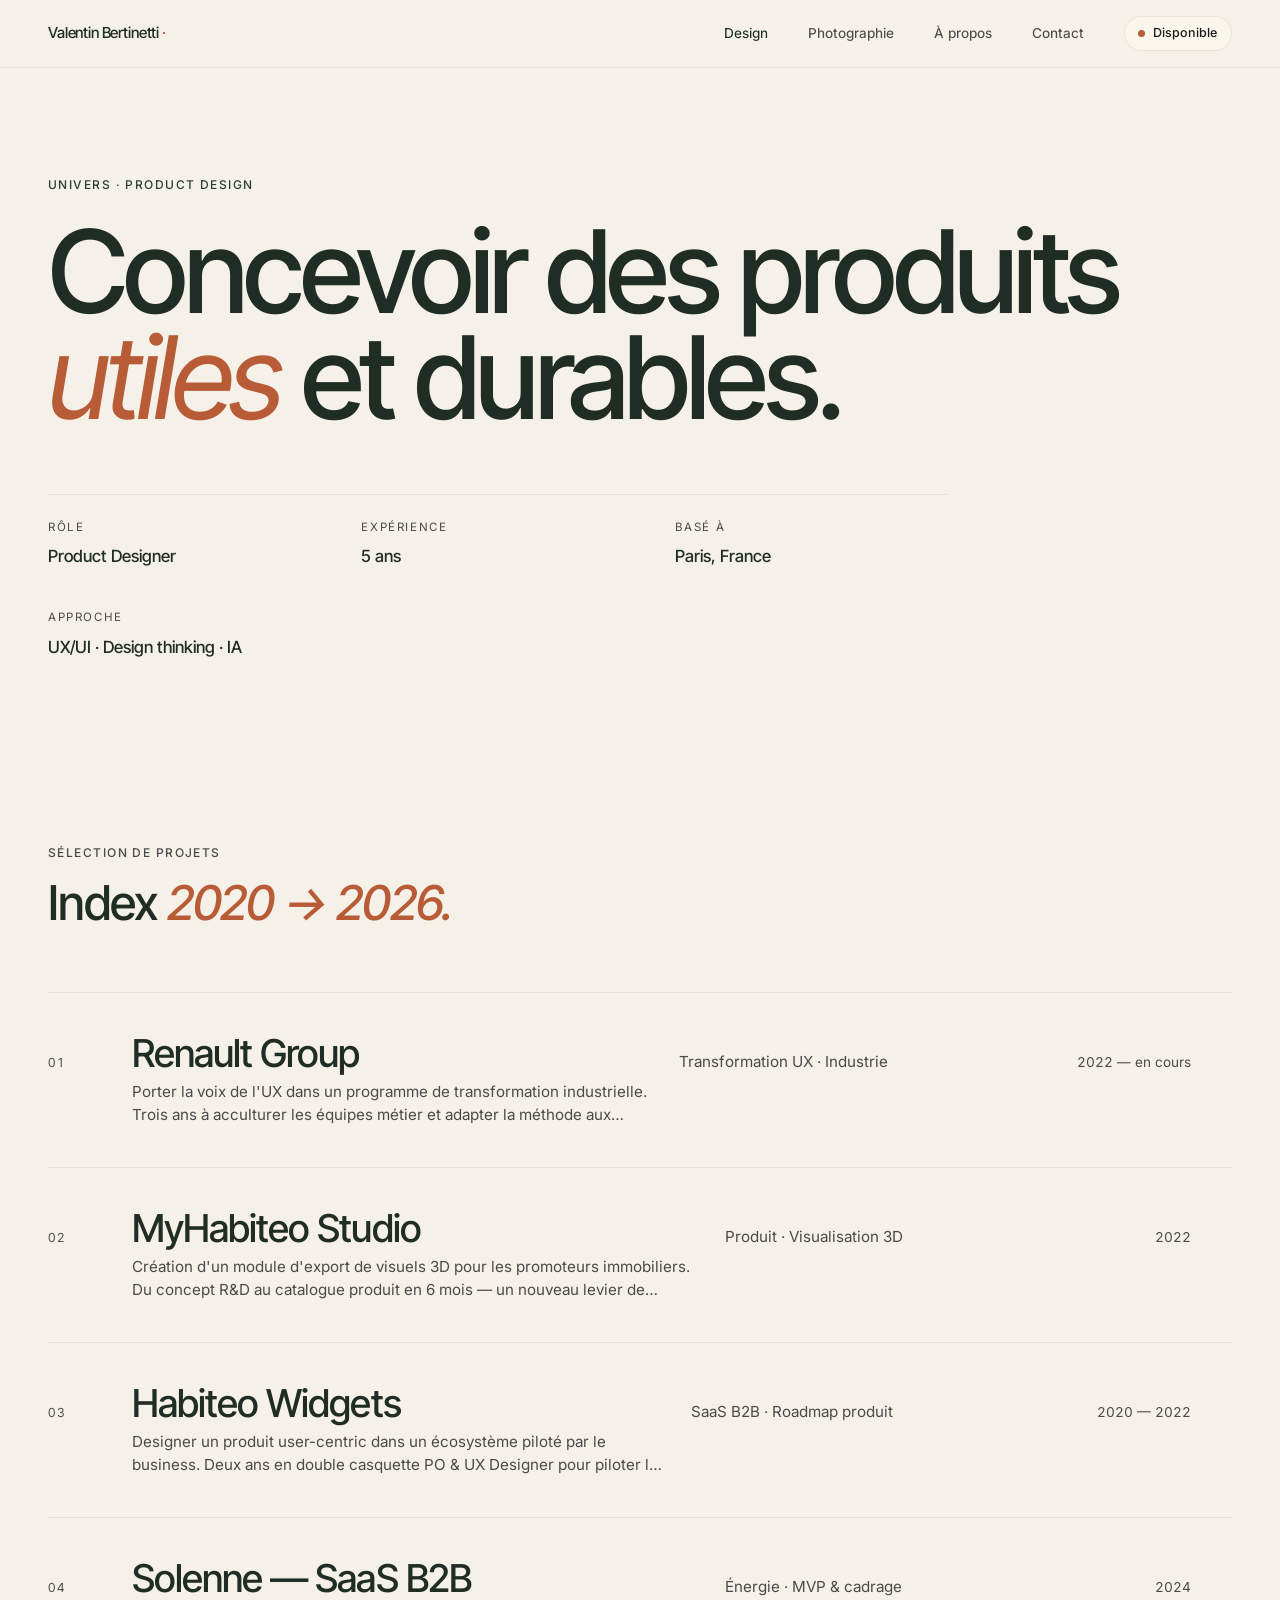
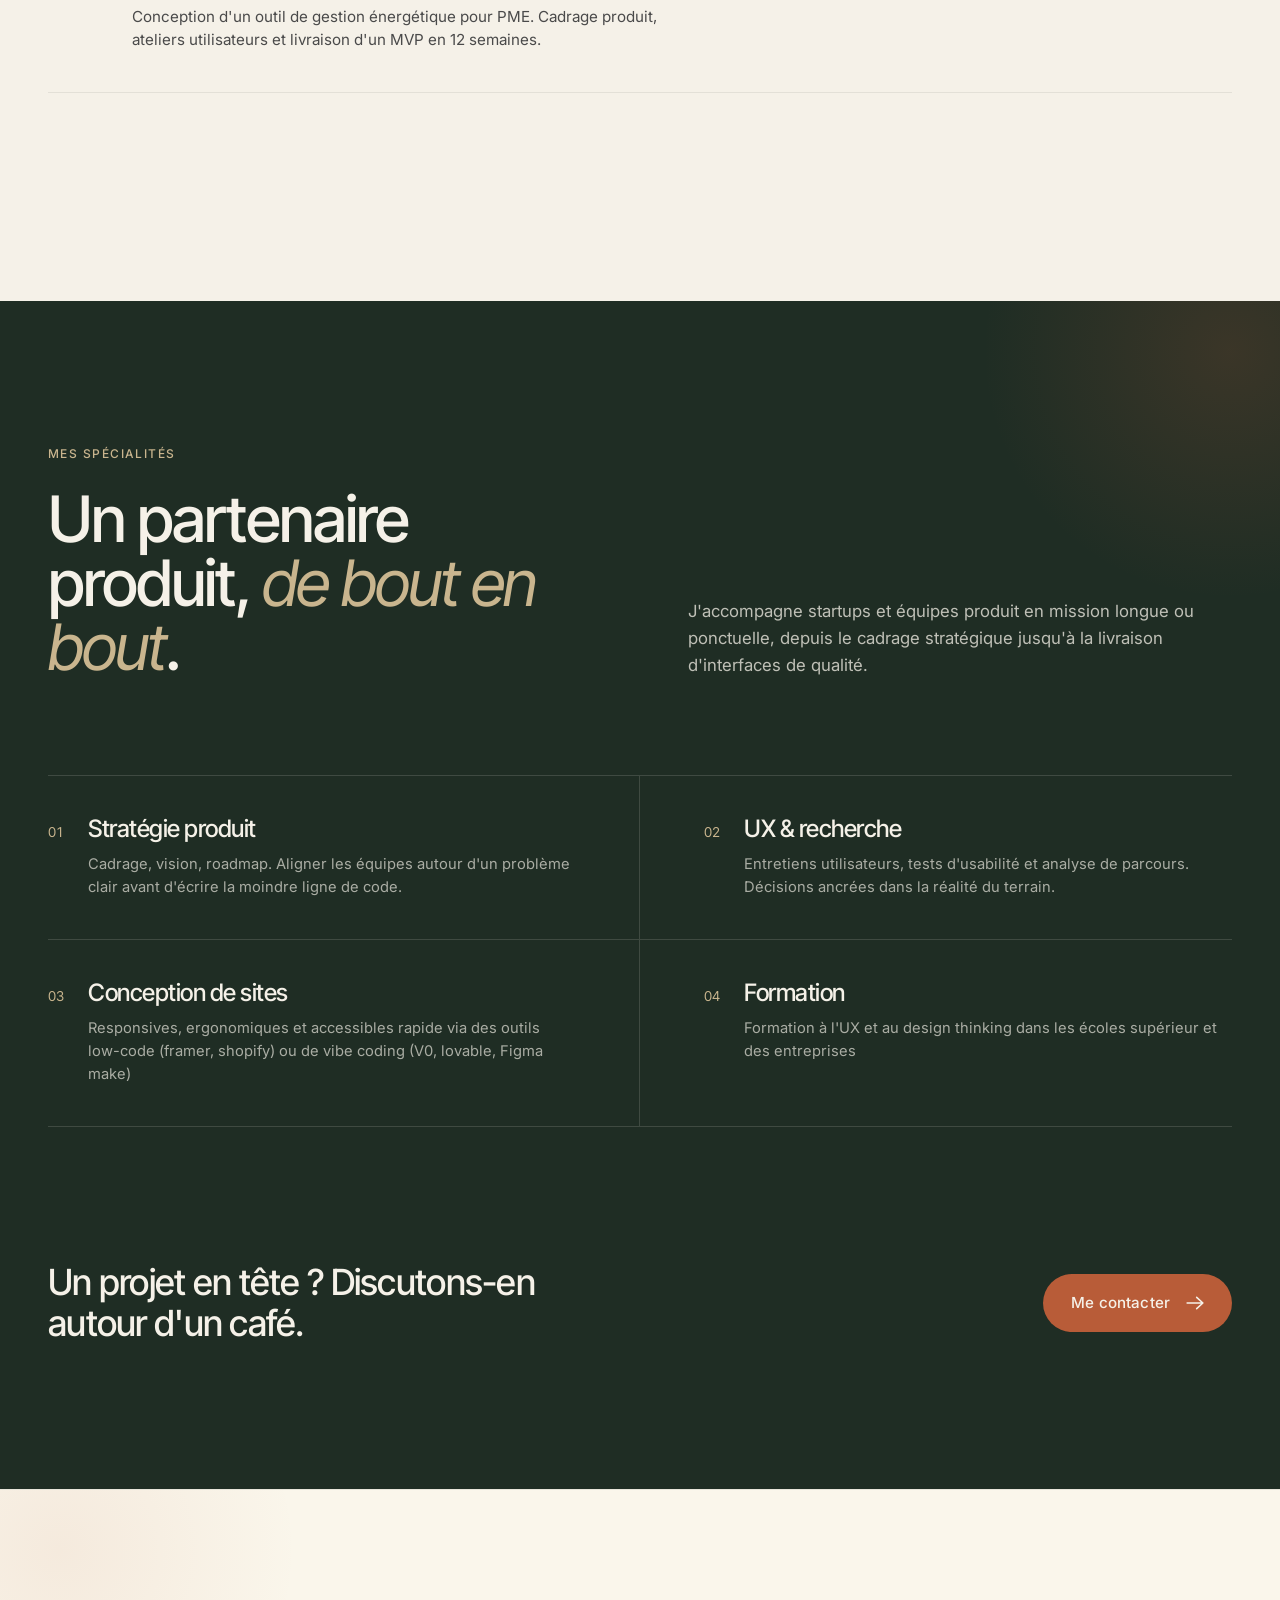
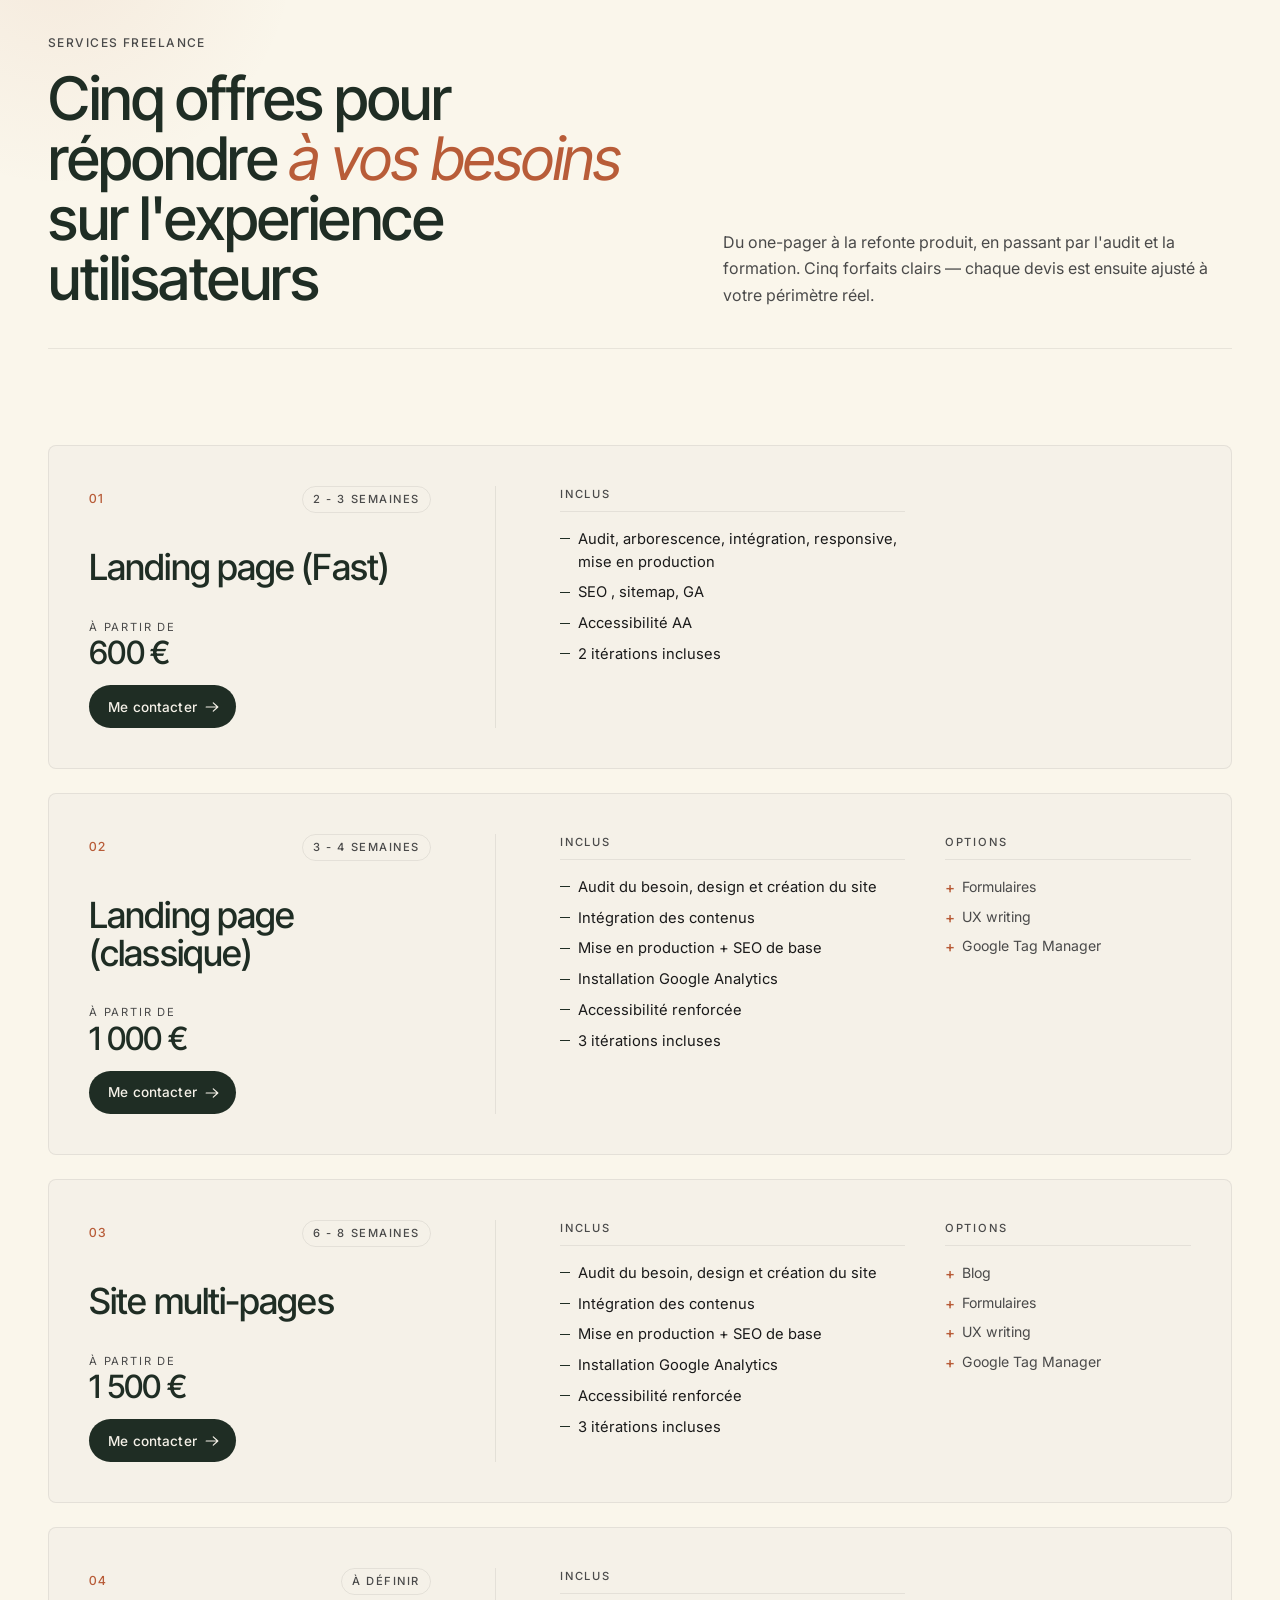
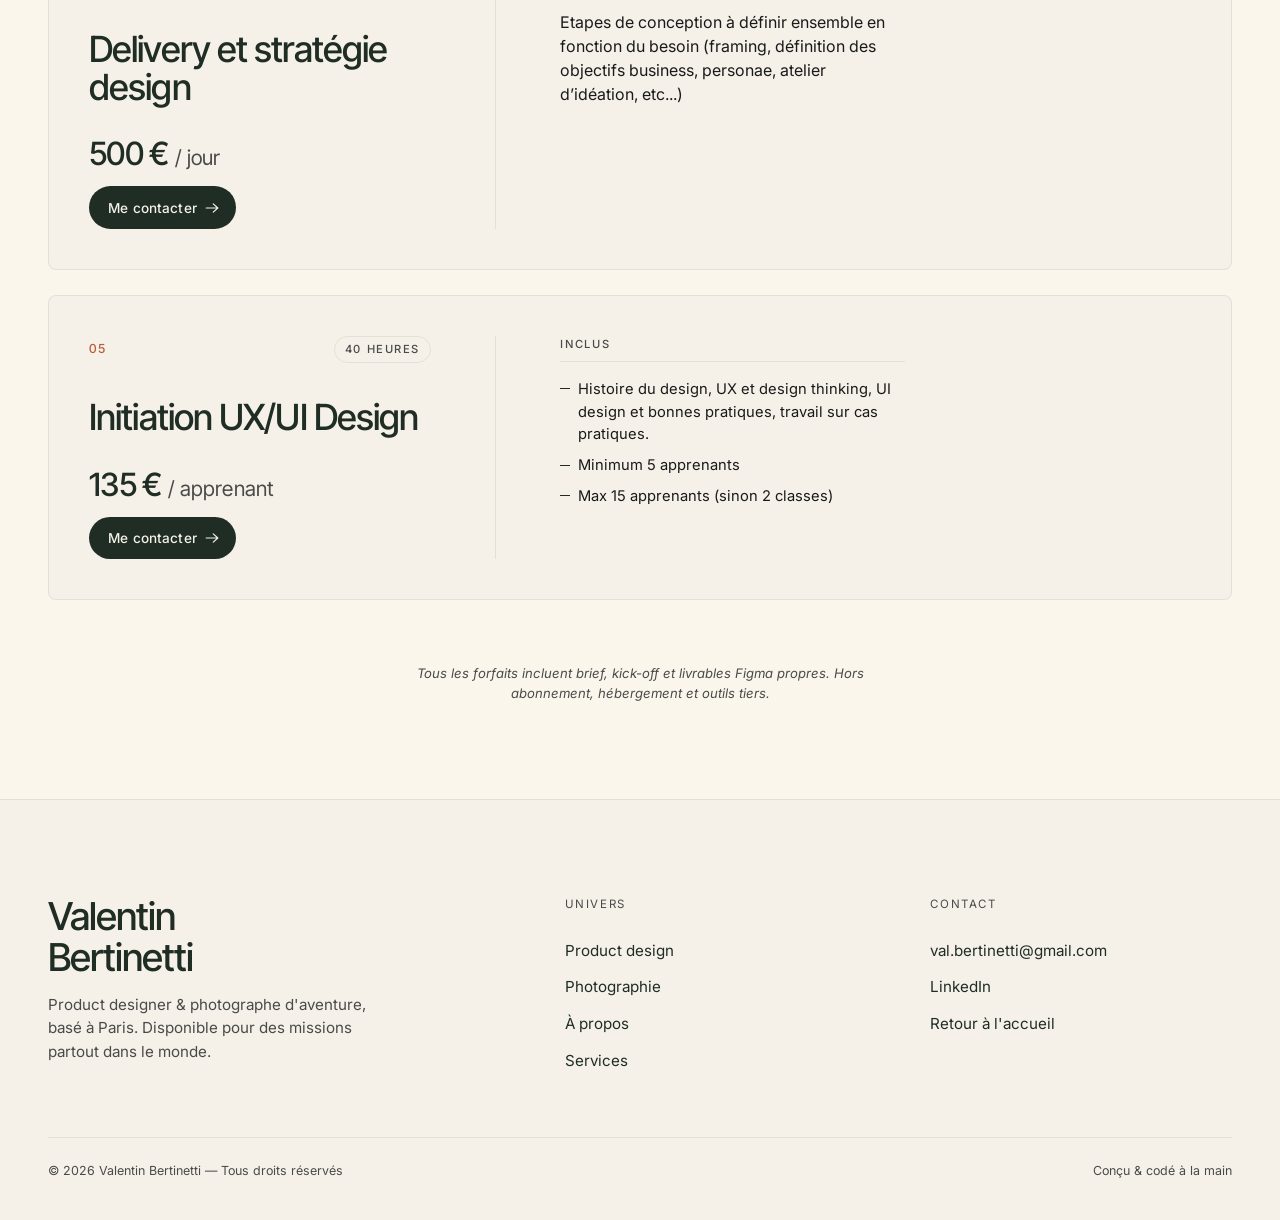
==== design.html @ d08aafba "V1" ====
<!DOCTYPE html>
<html lang="fr">
<head>
    <meta name="robots" content="noindex">
    <meta charset="UTF-8">
    <meta name="viewport" content="width=device-width, initial-scale=1.0">
    <title>Valentin Bertinetti - Product Design</title>
    <meta name="description" content="Univers product design de Valentin Bertinetti. Projets, services freelance et approche.">

    <link rel="preconnect" href="https://fonts.googleapis.com">
    <link rel="preconnect" href="https://fonts.gstatic.com" crossorigin>
    <link href="https://fonts.googleapis.com/css2?family=Inter+Tight:ital,wght@0,400;0,500;0,600;1,400&family=Inter:wght@400;450;500&display=swap" rel="stylesheet">

    <link rel="stylesheet" href="assets/css/styles.css">
</head>
<body class="page">

    <header class="site-header">
        <div class="site-header__inner">
            <a href="index.html" class="site-header__brand">
                Valentin Bertinetti<span class="site-header__brand-mark"> ·</span>
            </a>
            <nav class="site-header__nav" aria-label="Navigation principale">
                <a href="design.html" class="site-header__link is-active">Design</a>
                <a href="photography.html" class="site-header__link site-header__link--secondary">Photographie</a>
                <a href="a-propos.html" class="site-header__link site-header__link--secondary">À propos</a>
                <a href="#contact" class="site-header__link site-header__link--secondary">Contact</a>
                <a href="#contact" class="site-header__status">
                    <span class="site-header__status-dot"></span>
                    <span>Disponible</span>
                </a>
                <button class="site-header__burger" aria-label="Ouvrir le menu" aria-expanded="false" aria-controls="site-nav-overlay" type="button">
                    <span class="site-header__burger-line"></span>
                    <span class="site-header__burger-line"></span>
                </button>
            </nav>
        </div>

        <!-- Overlay menu mobile -->
        <div class="site-header__overlay" id="site-nav-overlay" aria-hidden="true">
            <nav class="site-header__overlay-nav" aria-label="Menu mobile">
                <ul class="site-header__overlay-list">
                    <li><a href="design.html" class="site-header__overlay-link is-active"><span class="site-header__overlay-list-num">01</span>Design</a></li>
                    <li><a href="photography.html" class="site-header__overlay-link "><span class="site-header__overlay-list-num">02</span>Photographie</a></li>
                    <li><a href="a-propos.html" class="site-header__overlay-link "><span class="site-header__overlay-list-num">03</span>À propos</a></li>
                    <li><a href="#contact" class="site-header__overlay-link"><span class="site-header__overlay-list-num">04</span>Contact</a></li>
                </ul>
            </nav>
            <div class="site-header__overlay-footer">
                <a href="mailto:val.bertinetti@gmail.com">val.bertinetti@gmail.com</a>
                <a href="https://www.linkedin.com/in/valentin-bertinetti/" target="_blank" rel="noopener noreferrer">LinkedIn</a>
            </div>
        </div>
    </header>

    <main>

        <!-- Hero -->
        <section class="design-hero">
            <div class="design-hero__eyebrow eyebrow reveal">Univers · Product Design</div>
            <h1 class="design-hero__title reveal reveal-delay-1">
                Concevoir des produits <em>utiles</em> et durables.
            </h1>

            <div class="design-hero__meta reveal reveal-delay-2">
                <div class="design-hero__meta-item">
                    <span class="design-hero__meta-label">Rôle</span>
                    <span class="design-hero__meta-value">Product Designer</span>
                </div>
                <div class="design-hero__meta-item">
                    <span class="design-hero__meta-label">Expérience</span>
                    <span class="design-hero__meta-value">5 ans </span>
                </div>
                <div class="design-hero__meta-item">
                    <span class="design-hero__meta-label">Basé à</span>
                    <span class="design-hero__meta-value">Paris, France</span>
                </div>
                <div class="design-hero__meta-item">
                    <span class="design-hero__meta-label">Approche</span>
                    <span class="design-hero__meta-value">UX/UI · Design thinking · IA</span>
                </div>
            </div>
        </section>

        <!-- Projets — Index éditorial -->
        <section class="projects-alt projects-alt--index" id="projects">
            <header class="palt-header reveal">
                <span class="eyebrow">Sélection de projets</span>
                <h2 class="palt-header__title">Index <em>2020 → 2026.</em></h2>
            </header>

            <ul class="pindex__list">

                <li class="pindex__item reveal">
                    <a href="projects/renault-group.html" class="pindex__link">
                        <span class="pindex__num">01</span>
                        <div class="pindex__main">
                            <span class="pindex__title">Renault Group</span>
                            <p class="pindex__desc">Porter la voix de l'UX dans un programme de transformation industrielle. Trois ans à acculturer les équipes métier et adapter la méthode aux contraintes du terrain.</p>
                        </div>
                        <span class="pindex__cat">Transformation UX · Industrie</span>
                        <span class="pindex__year">2022 — en cours</span>
                        <span class="pindex__arrow">→</span>
                    </a>
                    <div class="pindex__preview" aria-hidden="true">
                        <img src="/Users/bertinettivalentin/Portefolio/assets/images/RG.jpg" alt="" loading="lazy" />
                    </div>
                </li>

                <li class="pindex__item reveal">
                    <a href="projects/myhabiteo-studio.html" class="pindex__link">
                        <span class="pindex__num">02</span>
                        <div class="pindex__main">
                            <span class="pindex__title">MyHabiteo Studio</span>
                            <p class="pindex__desc">Création d'un module d'export de visuels 3D pour les promoteurs immobiliers. Du concept R&amp;D au catalogue produit en 6 mois — un nouveau levier de revenus récurrents pour Habiteo.</p>
                        </div>
                        <span class="pindex__cat">Produit · Visualisation 3D</span>
                        <span class="pindex__year">2022</span>
                        <span class="pindex__arrow">→</span>
                    </a>
                    <div class="pindex__preview" aria-hidden="true">
                        <img src="/Users/bertinettivalentin/Portefolio/assets/images/studio-steps.png" alt="" loading="lazy" />
                    </div>
                </li>

                <li class="pindex__item reveal">
                    <a href="projects/habiteo-widgets.html" class="pindex__link">
                        <span class="pindex__num">03</span>
                        <div class="pindex__main">
                            <span class="pindex__title">Habiteo Widgets</span>
                            <p class="pindex__desc">Designer un produit user-centric dans un écosystème piloté par le business. Deux ans en double casquette PO &amp; UX Designer pour piloter la roadmap des widgets 3D.</p>
                        </div>
                        <span class="pindex__cat">SaaS B2B · Roadmap produit</span>
                        <span class="pindex__year">2020 — 2022</span>
                        <span class="pindex__arrow">→</span>
                    </a>
                    <div class="pindex__preview" aria-hidden="true">
                        <img src="/Users/bertinettivalentin/Portefolio/assets/images/studio-maquettes3.png" alt="" loading="lazy" />
                    </div>
                </li>

                <li class="pindex__item reveal">
                    <a href="#" class="pindex__link">
                        <span class="pindex__num">04</span>
                        <div class="pindex__main">
                            <span class="pindex__title">Solenne — SaaS B2B</span>
                            <p class="pindex__desc">Conception d'un outil de gestion énergétique pour PME. Cadrage produit, ateliers utilisateurs et livraison d'un MVP en 12 semaines.</p>
                        </div>
                        <span class="pindex__cat">Énergie · MVP &amp; cadrage</span>
                        <span class="pindex__year">2024</span>
                        <span class="pindex__arrow">→</span>
                    </a>
                    <div class="pindex__preview" aria-hidden="true">
                        <img src="https://picsum.photos/seed/solenne-saas-teaser/800/600" alt="" loading="lazy" />
                    </div>
                </li>

            </ul>
        </section>

        <!-- Services freelance -->
        <section class="services" id="services">
            <div class="services__inner">

                <div class="services__header reveal">
                    <div>
                        <div class="eyebrow services__eyebrow">Mes spécialités</div>
                        <h2 class="services__title">Un partenaire produit, <em>de bout en bout</em>.</h2>
                    </div>
                    <p class="services__intro">
                        J'accompagne startups et équipes produit en mission longue ou ponctuelle, depuis le cadrage stratégique jusqu'à la livraison d'interfaces de qualité.
                    </p>
                </div>

                <div class="services__list">

                    <div class="services__item reveal">
                        <span class="services__num">01</span>
                        <div>
                            <h3 class="services__name">Stratégie produit</h3>
                            <p class="services__desc">Cadrage, vision, roadmap. Aligner les équipes autour d'un problème clair avant d'écrire la moindre ligne de code.</p>
                        </div>
                    </div>

                    <div class="services__item reveal">
                        <span class="services__num">02</span>
                        <div>
                            <h3 class="services__name">UX & recherche</h3>
                            <p class="services__desc">Entretiens utilisateurs, tests d'usabilité et analyse de parcours. Décisions ancrées dans la réalité du terrain.</p>
                        </div>
                    </div>

                    <div class="services__item reveal">
                        <span class="services__num">03</span>
                        <div>
                            <h3 class="services__name">Conception de sites</h3>
                            <p class="services__desc">Responsives, ergonomiques et accessibles rapide via des outils low-code (framer, shopify) ou de vibe coding (V0, lovable, Figma make)</p>
                        </div>
                    </div>

                    <div class="services__item reveal">
                        <span class="services__num">04</span>
                        <div>
                            <h3 class="services__name">Formation</h3>
                            <p class="services__desc">Formation à l'UX et au design thinking dans les écoles supérieur et des entreprises</p>
                        </div>
                    </div>

                </div>

                <div class="services__cta-block reveal" id="contact">
                    <p class="services__cta-text">
                        Un projet en tête ? Discutons-en autour d'un café.
                    </p>
                    <a href="mailto:val.bertinetti@gmail.com" class="cta-button">
                        Me contacter
                        <svg class="cta-button__arrow" width="18" height="14" viewBox="0 0 16 12" fill="none" xmlns="http://www.w3.org/2000/svg" aria-hidden="true">
                            <path d="M9.5 1L15 6M15 6L9.5 11M15 6H1" stroke="currentColor" stroke-width="1.4" stroke-linecap="round" stroke-linejoin="round"/>
                        </svg>
                    </a>
                </div>

            </div>
        </section>

        <!-- Services freelance — Forfaits -->
        <section class="offers" id="forfaits">
            <div class="offers__inner">

                <div class="offers__header reveal">
                    <div>
                        <div class="eyebrow offers__eyebrow">Services freelance</div>
                        <h2 class="offers__title">Cinq offres pour répondre <em>à vos besoins</em> sur l'experience utilisateurs</h2>
                    </div>
                    <p class="offers__intro">
                        Du one-pager à la refonte produit, en passant par l'audit et la formation. Cinq forfaits clairs — chaque devis est ensuite ajusté à votre périmètre réel.
                    </p>
                </div>

                <ol class="offers__list">

                    <!-- 01 — landing page (fast) -->
                    <li class="offer reveal">
                        <div class="offer__head">
                            <div class="offer__head-top">
                                <span class="offer__num">01</span>
                                <span class="offer__duration">2 - 3 semaines</span>
                            </div>
                            <h3 class="offer__name">Landing page (Fast)</h3>
                            <div class="offer__price">
                                <span class="offer__price-label">À partir de</span>
                                <span class="offer__price-value">600 €</span>
                            </div>
                            <a href="mailto:val.bertinetti@gmail.com?subject=Projet%20%E2%80%94%20Site%20vitrine" class="offer__cta">
                                Me contacter
                                <svg class="offer__cta-arrow" width="14" height="10" viewBox="0 0 16 12" fill="none" xmlns="http://www.w3.org/2000/svg" aria-hidden="true">
                                    <path d="M9.5 1L15 6M15 6L9.5 11M15 6H1" stroke="currentColor" stroke-width="1.4" stroke-linecap="round" stroke-linejoin="round"/>
                                </svg>
                            </a>
                        </div>
                        <div class="offer__body">
                            <div class="offer__block">
                                <span class="offer__block-label">Inclus</span>
                                <ul class="offer__includes">
                                    <li>Audit, arborescence, intégration, responsive, mise en production</li>
                                    <!-- <li>Audit rapide  + génération du site + intégration des contenus + responsive + mise en production du site </li> -->
                                    <!-- <li>CMS léger pour édition autonome</li> -->
                                    <li>SEO , sitemap, GA</li>
                                    <li>Accessibilité AA</li>
                                    <li>2 itérations incluses</li>
                                </ul>
                            </div>
                            <!-- <div class="offer__block">
                                <span class="offer__block-label">Options</span>
                                <ul class="offer__options">
                                    <li>Blog éditorial</li>
                                    <li>Versions multilingues</li>
                                    <li>Intégrations tierces (CRM, Calendly…)</li>
                                </ul>
                            </div> -->
                        </div>
                    </li>

                    <!-- 02 — Landing page -->
                    <li class="offer reveal">
                        <div class="offer__head">
                            <div class="offer__head-top">
                                <span class="offer__num">02</span>
                                <span class="offer__duration">3 - 4 semaines</span>
                            </div>
                            <h3 class="offer__name">Landing page (classique)</h3>
                            <div class="offer__price">
                                <span class="offer__price-label">À partir de</span>
                                <span class="offer__price-value">1 000 €</span>
                            </div>
                            <a href="mailto:val.bertinetti@gmail.com?subject=Projet%20%E2%80%94%20Landing%20page" class="offer__cta">
                                Me contacter
                                <svg class="offer__cta-arrow" width="14" height="10" viewBox="0 0 16 12" fill="none" xmlns="http://www.w3.org/2000/svg" aria-hidden="true">
                                    <path d="M9.5 1L15 6M15 6L9.5 11M15 6H1" stroke="currentColor" stroke-width="1.4" stroke-linecap="round" stroke-linejoin="round"/>
                                </svg>
                            </a>
                        </div>
                        <div class="offer__body">
                            <div class="offer__block">
                                <span class="offer__block-label">Inclus</span>
                                <ul class="offer__includes">
                                    <li>Audit du besoin, design et création du site</li>
                                    <li>Intégration des contenus</li>
                                    <li>Mise en production + SEO de base</li>
                                    <li>Installation Google Analytics</li>
                                    <li>Accessibilité renforcée</li>
                                    <li>3 itérations incluses</li>
                                </ul>
                            </div>
                            <div class="offer__block">
                                <span class="offer__block-label">Options</span>
                                <ul class="offer__options">
                                    <li>Formulaires</li>
                                    <li>UX writing</li>
                                    <li>Google Tag Manager</li>
                                </ul>
                            </div>
                        </div>
                    </li>

                    <!-- 03 — Audit UX express -->
                    <li class="offer reveal">
                        <div class="offer__head">
                            <div class="offer__head-top">
                                <span class="offer__num">03</span>
                                <span class="offer__duration">6 - 8 semaines</span>
                            </div>
                            <h3 class="offer__name">Site multi-pages</h3>
                            <div class="offer__price">
                                <span class="offer__price-label">À partir de</span>
                                <span class="offer__price-value">1 500 €</span>
                            </div>
                            <a href="mailto:val.bertinetti@gmail.com?subject=Projet%20%E2%80%94%20Audit%20UX" class="offer__cta">
                                Me contacter
                                <svg class="offer__cta-arrow" width="14" height="10" viewBox="0 0 16 12" fill="none" xmlns="http://www.w3.org/2000/svg" aria-hidden="true">
                                    <path d="M9.5 1L15 6M15 6L9.5 11M15 6H1" stroke="currentColor" stroke-width="1.4" stroke-linecap="round" stroke-linejoin="round"/>
                                </svg>
                            </a>
                        </div>
                        <div class="offer__body">
                            <div class="offer__block">
                                <span class="offer__block-label">Inclus</span>
                                <ul class="offer__includes">
                                    <li>Audit du besoin, design et création du site</li>
                                    <li>Intégration des contenus</li>
                                    <li>Mise en production + SEO de base</li>
                                    <li>Installation Google Analytics</li>
                                    <li>Accessibilité renforcée</li>
                                    <li>3 itérations incluses</li>
                                </ul>
                            </div>
                            <div class="offer__block">
                                <span class="offer__block-label">Options</span>
                                <ul class="offer__options">
                                    <li>Blog</li>
                                    <li>Formulaires</li>
                                    <li>UX writing</li>
                                    <li>Google Tag Manager</li>
                                </ul>
                            </div>
                        </div>
                    </li>

                    <!-- 04 — Refonte produit / SaaS -->
                    <li class="offer reveal">
                        <div class="offer__head">
                            <div class="offer__head-top">
                                <span class="offer__num">04</span>
                                <span class="offer__duration">À définir</span>
                            </div>
                            <h3 class="offer__name">Delivery et stratégie design</h3>
                            <div class="offer__price">
                                <!-- <span class="offer__price-label">/ jour</span> -->
                                <span class="offer__price-value">500 € <span class="offer__price-unit">/ jour</span></span>
                            </div>
                            <a href="mailto:val.bertinetti@gmail.com?subject=Projet%20%E2%80%94%20Refonte%20produit" class="offer__cta">
                                Me contacter
                                <svg class="offer__cta-arrow" width="14" height="10" viewBox="0 0 16 12" fill="none" xmlns="http://www.w3.org/2000/svg" aria-hidden="true">
                                    <path d="M9.5 1L15 6M15 6L9.5 11M15 6H1" stroke="currentColor" stroke-width="1.4" stroke-linecap="round" stroke-linejoin="round"/>
                                </svg>
                            </a>
                        </div>
                        <div class="offer__body">
                            <div class="offer__block">
                                <span class="offer__block-label">Inclus</span>
                                <p>Etapes de conception à définir ensemble en fonction du besoin (framing, définition des objectifs business, personae, atelier d’idéation, etc...)</p>
                                <!-- <ul class="offer__includes">
                                    <li>Etapes de conception à définir ensemble en fonction du besoin (framing, définition des objectifs business, personae, atelier d’idéation, etc...)</li>
                                    <li>Refonte des parcours clés</li>
                                    <li>Design system documenté (Figma)</li>
                                    <li>Spécifications dev &amp; accompagnement sprints</li>
                                    <li>Tracking et KPIs UX</li>
                                </ul>
                            </div>
                            <div class="offer__block">
                                <span class="offer__block-label">Options</span>
                                <ul class="offer__options">
                                    <li>Prototype haute-fidélité testable</li>
                                    <li>Tests utilisateurs sur prototype</li>
                                    <li>Suivi post-livraison (3 mois)</li>
                                </ul>
                            </div> -->
                        </div>
                    </li>

                    <!-- 05 — Workshop & formation -->
                    <li class="offer reveal">
                        <div class="offer__head">
                            <div class="offer__head-top">
                                <span class="offer__num">05</span>
                                <span class="offer__duration">40 heures</span>
                            </div>
                            <h3 class="offer__name">Initiation UX/UI Design</h3>
                            <div class="offer__price">
                                <!-- <span class="offer__price-label">/ apprenant</span> -->
                                <span class="offer__price-value">135 € <span class="offer__price-unit">/ apprenant</span></span>
                            </div>
                            <a href="mailto:val.bertinetti@gmail.com?subject=Projet%20%E2%80%94%20Workshop%20%2F%20Formation" class="offer__cta">
                                Me contacter
                                <svg class="offer__cta-arrow" width="14" height="10" viewBox="0 0 16 12" fill="none" xmlns="http://www.w3.org/2000/svg" aria-hidden="true">
                                    <path d="M9.5 1L15 6M15 6L9.5 11M15 6H1" stroke="currentColor" stroke-width="1.4" stroke-linecap="round" stroke-linejoin="round"/>
                                </svg>
                            </a>
                        </div>
                        <div class="offer__body">
                            <div class="offer__block">
                                <span class="offer__block-label">Inclus</span>
                                <ul class="offer__includes">
                                    <li>Histoire du design, UX et design thinking, UI design et bonnes pratiques, travail sur cas pratiques.</li>
                                    <li>Minimum 5 apprenants</li>
                                    <li>Max 15 apprenants (sinon 2 classes)</li>
                                    <!-- <li>Supports et ressources fournis</li> -->
                                </ul>
                            </div>
                            <!-- <div class="offer__block">
                                <span class="offer__block-label">Options</span>
                                <ul class="offer__options">
                                    <li>Programme étalé sur plusieurs sessions</li>
                                    <li>Suivi post-formation (Q&amp;R sur un mois)</li>
                                    <li>Atelier sur projet réel</li>
                                </ul>
                            </div> -->
                        </div>
                    </li>

                </ol>

                <p class="offers__note reveal">
                    Tous les forfaits incluent brief, kick-off et livrables Figma propres. Hors abonnement, hébergement et outils tiers.
                </p>

            </div>
        </section>

    </main>

    <footer class="site-footer">
        <div class="site-footer__inner">
            <div>
                <div class="site-footer__brand-name">Valentin<br>Bertinetti</div>
                <p class="site-footer__tagline">Product designer & photographe d'aventure, basé à Paris. Disponible pour des missions partout dans le monde.</p>
            </div>
            <div>
                <div class="site-footer__col-title">Univers</div>
                <ul class="site-footer__list">
                    <li><a href="design.html">Product design</a></li>
                    <li><a href="photography.html">Photographie</a></li>
                    <li><a href="a-propos.html">À propos</a></li>
                    <li><a href="#contact">Services</a></li>
                </ul>
            </div>
            <div>
                <div class="site-footer__col-title">Contact</div>
                <ul class="site-footer__list">
                    <li><a href="mailto:val.bertinetti@gmail.com">val.bertinetti@gmail.com</a></li>
                    <li><a href="https://www.linkedin.com/in/valentin-bertinetti/" target="_blank" rel="noopener noreferrer">LinkedIn</a></li>
                    <li><a href="index.html">Retour à l'accueil</a></li>
                </ul>
            </div>
        </div>
        <div class="site-footer__bottom">
            <span>© 2026 Valentin Bertinetti — Tous droits réservés</span>
            <span>Conçu &amp; codé à la main</span>
        </div>
    </footer>

    <script src="assets/js/main.js" defer></script>
</body>
</html>
---- assets/css/styles.css ----
/* ============================================
   Valentin Bertinetti — Portfolio
   Design tokens & shared styles
   ============================================ */

:root {
    /* Couleurs */
    --color-ivory: #F5F1E8;
    --color-ivory-soft: #FAF6EB;
    --color-forest: #2D3F32;
    --color-forest-deep: #1F2D24;
    --color-sand: #C9B58E;
    --color-sand-soft: #E3D6B5;
    --color-ink: #1A1A1A;
    --color-ink-soft: #4A4A4A;
    --color-ember: #B85C38;
    --color-line: rgba(26, 26, 26, 0.08);

    /* Typographie */
    --font-display: 'Inter Tight', -apple-system, BlinkMacSystemFont, system-ui, sans-serif;
    --font-body: 'Inter', -apple-system, BlinkMacSystemFont, system-ui, sans-serif;

    /* Espacements */
    --space-3xs: 0.25rem;
    --space-2xs: 0.5rem;
    --space-xs: 0.75rem;
    --space-sm: 1rem;
    --space-md: 1.5rem;
    --space-lg: 2.5rem;
    --space-xl: 4rem;
    --space-2xl: 6rem;
    --space-3xl: 9rem;

    /* Layout */
    --max-width: 1440px;
    --gutter: clamp(1.25rem, 4vw, 3rem);
    --radius-sm: 4px;
    --radius-md: 8px;
    --radius-lg: 16px;

    /* Animations */
    --ease-out: cubic-bezier(0.22, 1, 0.36, 1);
    --ease-in-out: cubic-bezier(0.65, 0, 0.35, 1);
    --duration-fast: 200ms;
    --duration-base: 400ms;
    --duration-slow: 800ms;
}

/* ============================================
   Reset & base
   ============================================ */
*,
*::before,
*::after {
    margin: 0;
    padding: 0;
    box-sizing: border-box;
}

html {
    scroll-behavior: smooth;
    -webkit-font-smoothing: antialiased;
    -moz-osx-font-smoothing: grayscale;
    text-rendering: optimizeLegibility;
}

body {
    font-family: var(--font-body);
    font-size: 16px;
    line-height: 1.5;
    color: var(--color-ink);
    background: var(--color-ivory);
    overflow-x: hidden;
}

img {
    max-width: 100%;
    display: block;
}

a {
    color: inherit;
    text-decoration: none;
}

button {
    font-family: inherit;
    cursor: pointer;
    border: none;
    background: none;
    color: inherit;
}

::selection {
    background: var(--color-forest);
    color: var(--color-ivory);
}

/* ============================================
   Typographie
   ============================================ */
h1, h2, h3, h4, h5 {
    font-family: var(--font-display);
    font-weight: 500;
    letter-spacing: -0.02em;
    line-height: 1.05;
    color: var(--color-forest-deep);
}

.eyebrow {
    font-size: 0.75rem;
    font-weight: 500;
    letter-spacing: 0.12em;
    text-transform: uppercase;
    color: var(--color-ink-soft);
}

/* ============================================
   Layout helpers
   ============================================ */
.container {
    max-width: var(--max-width);
    margin: 0 auto;
    padding: 0 var(--gutter);
}

/* ============================================
   HOMEPAGE — Split 50/50
   ============================================ */
.home {
    height: 100vh;
    height: 100dvh;
    overflow: hidden;
    position: relative;
}

.home__brand {
    position: fixed;
    top: var(--space-md);
    left: var(--gutter);
    z-index: 10;
    font-family: var(--font-display);
    font-weight: 500;
    font-size: 0.95rem;
    letter-spacing: -0.01em;
    color: var(--color-ivory);
    mix-blend-mode: difference;
}

.home__status {
    position: fixed;
    top: var(--space-md);
    right: var(--gutter);
    z-index: 10;
    display: flex;
    align-items: center;
    gap: var(--space-2xs);
    padding: 0.5rem 0.85rem;
    background: var(--color-ivory);
    border: 1px solid var(--color-line);
    border-radius: 100px;
    font-size: 0.78rem;
    font-weight: 500;
    color: var(--color-ink);
    transition: transform var(--duration-base) var(--ease-out);
}

.home__status:hover {
    transform: translateY(-2px);
}

.home__status-dot {
    width: 7px;
    height: 7px;
    background: var(--color-ember);
    border-radius: 50%;
    box-shadow: 0 0 0 0 rgba(184, 92, 56, 0.6);
    animation: pulse 2.4s var(--ease-out) infinite;
}

@keyframes pulse {
    0%, 100% { box-shadow: 0 0 0 0 rgba(184, 92, 56, 0.6); }
    50% { box-shadow: 0 0 0 6px rgba(184, 92, 56, 0); }
}

.split {
    display: flex;
    height: 100vh;
    height: 100dvh;
    width: 100%;
    position: relative;
}

.split__half {
    flex: 1;
    position: relative;
    overflow: hidden;
    display: flex;
    align-items: flex-end;
    transition: flex var(--duration-slow) var(--ease-out);
    cursor: pointer;
}

.split__half::before {
    content: '';
    position: absolute;
    inset: 0;
    background: linear-gradient(180deg, rgba(31, 45, 36, 0.25) 0%, rgba(31, 45, 36, 0.85) 100%);
    z-index: 2;
    transition: background var(--duration-base) var(--ease-out);
}

.split__media {
    position: absolute;
    inset: 0;
    z-index: 1;
    background-size: cover;
    background-position: center;
    transition: transform var(--duration-slow) var(--ease-out);
    will-change: transform;
}

.split__half--design .split__media {
    background-image: linear-gradient(135deg, #2D3F32 0%, #4A6B52 100%),
                      url("/Users/bertinettivalentin/Portefolio/assets/images/threepercent.png");
    background-blend-mode: multiply;
    background-image: url("/Users/bertinettivalentin/Portefolio/assets/images/threepercent.png");
}

.split__half--photo .split__media {
    background-image: url('/Users/bertinettivalentin/Portefolio/assets/images/salkantay.jpg');
}

.split__half:hover {
    flex: 1.4;
}

.split__half:hover .split__media {
    transform: scale(1.04);
}

.split__half:hover::before {
    background: linear-gradient(180deg, rgba(31, 45, 36, 0.15) 0%, rgba(31, 45, 36, 0.7) 100%);
}

.split__content {
    position: relative;
    z-index: 3;
    padding: var(--gutter);
    padding-bottom: var(--space-xl);
    width: 100%;
    color: var(--color-ivory);
}

.split__eyebrow {
    font-size: 0.72rem;
    font-weight: 500;
    letter-spacing: 0.16em;
    text-transform: uppercase;
    color: var(--color-sand-soft);
    margin-bottom: var(--space-sm);
    opacity: 0.85;
}

.split__title {
    font-family: var(--font-display);
    font-weight: 500;
    font-size: clamp(2.5rem, 6vw, 5rem);
    letter-spacing: -0.025em;
    line-height: 0.95;
    color: var(--color-ivory);
    margin-bottom: var(--space-md);
    transition: transform var(--duration-base) var(--ease-out);
}

.split__half:hover .split__title {
    transform: translateY(-4px);
}

.split__desc {
    max-width: 32ch;
    font-size: 0.95rem;
    line-height: 1.55;
    color: rgba(245, 241, 232, 0.78);
    margin-bottom: var(--space-md);
}

.split__cta {
    display: inline-flex;
    align-items: center;
    gap: var(--space-2xs);
    font-size: 0.85rem;
    font-weight: 500;
    letter-spacing: 0.04em;
    color: var(--color-ivory);
    border-bottom: 1px solid rgba(245, 241, 232, 0.4);
    padding-bottom: 4px;
    transition: border-color var(--duration-base) var(--ease-out),
                gap var(--duration-base) var(--ease-out);
}

.split__half:hover .split__cta {
    border-color: var(--color-ivory);
    gap: var(--space-sm);
}

.split__divider {
    position: absolute;
    top: 0;
    left: 50%;
    transform: translateX(-50%);
    width: 1px;
    height: 100%;
    background: rgba(245, 241, 232, 0.15);
    z-index: 4;
    pointer-events: none;
    transition: opacity var(--duration-base) var(--ease-out);
}

.split:hover .split__divider {
    opacity: 0;
}

.home__intro {
    position: fixed;
    top: 50%;
    left: 50%;
    transform: translate(-50%, -50%);
    z-index: 5;
    text-align: center;
    pointer-events: none;
    color: var(--color-ivory);
    mix-blend-mode: difference;
    transition: opacity var(--duration-base) var(--ease-out);
}

.home__intro-name {
    font-family: var(--font-display);
    font-size: clamp(1rem, 1.4vw, 1.15rem);
    font-weight: 500;
    letter-spacing: 0.02em;
    margin-bottom: 0.4rem;
}

.home__intro-tagline {
    font-size: 0.78rem;
    letter-spacing: 0.14em;
    text-transform: uppercase;
    opacity: 0.7;
}

.split:hover ~ .home__intro {
    opacity: 0;
}

.home__footer {
    position: fixed;
    bottom: var(--space-md);
    left: 0;
    right: 0;
    z-index: 6;
    display: flex;
    justify-content: space-between;
    align-items: center;
    padding: 0 var(--gutter);
    color: var(--color-ivory);
    mix-blend-mode: difference;
    font-size: 0.78rem;
    pointer-events: none;
}

.home__footer a {
    pointer-events: auto;
    border-bottom: 1px solid transparent;
    padding-bottom: 2px;
    transition: border-color var(--duration-base) var(--ease-out);
}

.home__footer a:hover {
    border-color: currentColor;
}

.home__footer-left,
.home__footer-right {
    display: flex;
    gap: var(--space-md);
}

/* ============================================
   PAGE — Product Design
   ============================================ */
.page {
    min-height: 100vh;
    background: var(--color-ivory);
}

/* Header */
.site-header {
    position: fixed;
    top: 0;
    left: 0;
    right: 0;
    z-index: 50;
    padding: var(--space-sm) var(--gutter);
    background: rgba(245, 241, 232, 0.85);
    backdrop-filter: blur(12px);
    -webkit-backdrop-filter: blur(12px);
    border-bottom: 1px solid var(--color-line);
    transition: transform var(--duration-base) var(--ease-out);
}

.site-header__inner {
    display: flex;
    justify-content: space-between;
    align-items: center;
    max-width: var(--max-width);
    margin: 0 auto;
}

.site-header__brand {
    font-family: var(--font-display);
    font-weight: 500;
    font-size: 0.95rem;
    letter-spacing: -0.01em;
    color: var(--color-forest-deep);
}

.site-header__brand-mark {
    color: var(--color-ember);
}

.site-header__nav {
    display: flex;
    gap: var(--space-lg);
    align-items: center;
}

.site-header__link {
    font-size: 0.85rem;
    font-weight: 450;
    color: var(--color-ink-soft);
    transition: color var(--duration-fast) var(--ease-out);
}

.site-header__link:hover,
.site-header__link.is-active {
    color: var(--color-forest-deep);
}

.site-header__status {
    display: inline-flex;
    align-items: center;
    gap: var(--space-2xs);
    padding: 0.45rem 0.85rem;
    border: 1px solid var(--color-line);
    border-radius: 100px;
    font-size: 0.78rem;
    font-weight: 500;
    color: var(--color-ink);
    background: var(--color-ivory-soft);
    transition: transform var(--duration-base) var(--ease-out),
                border-color var(--duration-base) var(--ease-out);
}

.site-header__status:hover {
    transform: translateY(-1px);
    border-color: var(--color-forest);
}

.site-header__status-dot {
    width: 7px;
    height: 7px;
    background: var(--color-ember);
    border-radius: 50%;
    box-shadow: 0 0 0 0 rgba(184, 92, 56, 0.6);
    animation: pulse 2.4s var(--ease-out) infinite;
}

/* Hero design */
.design-hero {
    padding: calc(var(--space-3xl) + 2rem) var(--gutter) var(--space-3xl);
    max-width: var(--max-width);
    margin: 0 auto;
    position: relative;
}

.design-hero__eyebrow {
    margin-bottom: var(--space-md);
    color: var(--color-forest);
}

.design-hero__title {
    font-size: clamp(3rem, 9vw, 8.5rem);
    font-weight: 500;
    line-height: 0.92;
    letter-spacing: -0.04em;
    color: var(--color-forest-deep);
    max-width: 18ch;
    margin-bottom: var(--space-xl);
}

.design-hero__title em {
    font-style: italic;
    font-weight: 400;
    color: var(--color-ember);
}

.design-hero__meta {
    display: grid;
    grid-template-columns: repeat(auto-fit, minmax(200px, 1fr));
    gap: var(--space-lg);
    padding-top: var(--space-md);
    border-top: 1px solid var(--color-line);
    max-width: 900px;
}

.design-hero__meta-item {
    display: flex;
    flex-direction: column;
    gap: var(--space-2xs);
}

.design-hero__meta-label {
    font-size: 0.72rem;
    letter-spacing: 0.14em;
    text-transform: uppercase;
    color: var(--color-ink-soft);
}

.design-hero__meta-value {
    font-family: var(--font-display);
    font-size: 1.05rem;
    font-weight: 500;
    color: var(--color-forest-deep);
}

/* Section header */
.section-header {
    display: flex;
    justify-content: space-between;
    align-items: end;
    gap: var(--space-lg);
    padding: 0 var(--gutter);
    max-width: var(--max-width);
    margin: 0 auto var(--space-xl);
    flex-wrap: wrap;
}

.section-header__title {
    font-size: clamp(1.75rem, 3.5vw, 2.75rem);
    font-weight: 500;
    letter-spacing: -0.025em;
    color: var(--color-forest-deep);
}

.section-header__count {
    font-family: var(--font-display);
    font-size: 0.85rem;
    color: var(--color-ink-soft);
    letter-spacing: 0.04em;
}

/* Projects grid — asymmetric editorial */
.projects {
    padding: var(--space-2xl) 0;
}

.projects__grid {
    display: grid;
    grid-template-columns: repeat(12, 1fr);
    gap: var(--space-2xl) var(--space-md);
    padding: 0 var(--gutter);
    max-width: var(--max-width);
    margin: 0 auto;
}

.project {
    display: flex;
    flex-direction: column;
    gap: var(--space-md);
    cursor: pointer;
    text-decoration: none;
    color: inherit;
}

.project:nth-child(1) {
    grid-column: 1 / span 7;
}

.project:nth-child(2) {
    grid-column: 9 / span 4;
    margin-top: var(--space-2xl);
}

.project:nth-child(3) {
    grid-column: 1 / span 5;
}

.project:nth-child(4) {
    grid-column: 7 / span 6;
    margin-top: var(--space-xl);
}

.project__media {
    position: relative;
    aspect-ratio: 4 / 3;
    overflow: hidden;
    border-radius: var(--radius-md);
    background: var(--color-sand-soft);
}

.project:nth-child(2) .project__media,
.project:nth-child(3) .project__media {
    aspect-ratio: 3 / 4;
}

.project__image {
    position: absolute;
    inset: 0;
    width: 100%;
    height: 100%;
    object-fit: cover;
    transition: transform var(--duration-slow) var(--ease-out);
    will-change: transform;
}

.project:hover .project__image {
    transform: scale(1.04);
}

.project__media::after {
    content: '';
    position: absolute;
    inset: 0;
    background: linear-gradient(180deg, transparent 50%, rgba(26, 26, 26, 0.18) 100%);
    opacity: 0;
    transition: opacity var(--duration-base) var(--ease-out);
}

.project:hover .project__media::after {
    opacity: 1;
}

/* Variantes de placeholders colorés intentionnels */
.project__placeholder {
    position: absolute;
    inset: 0;
    display: flex;
    align-items: center;
    justify-content: center;
    font-family: var(--font-display);
    font-size: 4rem;
    font-weight: 500;
    color: var(--color-ivory);
    letter-spacing: -0.04em;
}

.project--green .project__placeholder { background: linear-gradient(135deg, #2D3F32 0%, #4A6B52 100%); }
.project--sand .project__placeholder { background: linear-gradient(135deg, #C9B58E 0%, #B89F70 100%); color: var(--color-forest-deep); }
.project--ember .project__placeholder { background: linear-gradient(135deg, #B85C38 0%, #8A4426 100%); }
.project--ink .project__placeholder { background: linear-gradient(135deg, #2A2A2A 0%, #4A4A4A 100%); }

.project__meta {
    display: flex;
    justify-content: space-between;
    align-items: baseline;
    gap: var(--space-md);
}

.project__title {
    font-family: var(--font-display);
    font-size: clamp(1.25rem, 2vw, 1.6rem);
    font-weight: 500;
    letter-spacing: -0.02em;
    color: var(--color-forest-deep);
}

.project__year {
    font-size: 0.85rem;
    color: var(--color-ink-soft);
    font-feature-settings: "tnum";
}

.project__context {
    font-size: 0.95rem;
    line-height: 1.55;
    color: var(--color-ink-soft);
    max-width: 52ch;
}

/* ============================================================
   Index éditorial — section projets (page design)
   ============================================================ */
.palt-header {
    padding: 0 var(--gutter);
    max-width: var(--max-width);
    margin: 0 auto var(--space-xl);
}
.palt-header .eyebrow {
    display: block;
    margin-bottom: var(--space-sm);
}
.palt-header__title {
    font-family: var(--font-display);
    font-size: clamp(1.8rem, 4vw, 3rem);
    font-weight: 500;
    letter-spacing: -0.025em;
    color: var(--color-forest-deep);
    line-height: 1.05;
    max-width: 22ch;
}
.palt-header__title em {
    font-style: italic;
    font-weight: 500;
    color: var(--color-ember);
}

.projects-alt {
    padding: var(--space-2xl) 0;
}

.projects-alt--index {
    background: var(--color-ivory);
    padding: var(--space-lg) 0 var(--space-xl);
}
.pindex__list {
    list-style: none;
    padding: 0 var(--gutter);
    margin: 0 auto;
    max-width: var(--max-width);
}
.pindex__item {
    position: relative;
    border-top: 1px solid var(--color-line);
}
.pindex__item:last-child {
    border-bottom: 1px solid var(--color-line);
}
.pindex__link {
    display: grid;
    grid-template-columns: 60px 1.4fr 1fr auto auto;
    align-items: baseline;
    gap: var(--space-md);
    padding: var(--space-lg) 0;
    text-decoration: none;
    color: var(--color-forest-deep);
    transition: padding var(--duration-base) var(--ease-out), color var(--duration-base) var(--ease-out);
}
.pindex__item:hover .pindex__link {
    padding-left: var(--space-md);
    color: var(--color-ember);
}
.pindex__num {
    font-family: var(--font-display);
    font-size: 0.78rem;
    letter-spacing: 0.18em;
    color: var(--color-ink-soft);
    text-transform: uppercase;
    font-feature-settings: "tnum";
}
.pindex__main {
    display: flex;
    flex-direction: column;
    gap: var(--space-2xs);
    min-width: 0;
}
.pindex__title {
    font-family: var(--font-display);
    font-size: clamp(1.5rem, 3vw, 2.4rem);
    font-weight: 500;
    letter-spacing: -0.025em;
    line-height: 1.05;
}
.pindex__desc {
    font-size: 0.95rem;
    line-height: 1.5;
    color: var(--color-ink-soft);
    max-width: 56ch;
    margin: 0;
    display: -webkit-box;
    -webkit-line-clamp: 2;
    -webkit-box-orient: vertical;
    overflow: hidden;
    text-overflow: ellipsis;
}
.pindex__cat {
    font-size: 0.95rem;
    color: var(--color-ink-soft);
}
.pindex__year {
    font-size: 0.85rem;
    color: var(--color-ink-soft);
    font-feature-settings: "tnum";
    white-space: nowrap;
}
.pindex__arrow {
    font-family: var(--font-display);
    font-size: 1.2rem;
    opacity: 0;
    transform: translateX(-10px);
    transition: opacity var(--duration-base) var(--ease-out), transform var(--duration-base) var(--ease-out);
}
.pindex__item:hover .pindex__arrow {
    opacity: 1;
    transform: translateX(0);
}
.pindex__preview {
    position: absolute;
    top: 50%;
    right: var(--gutter);
    width: 260px;
    aspect-ratio: 4 / 3;
    transform: translate(20px, -50%) scale(0.92);
    opacity: 0;
    pointer-events: none;
    border-radius: var(--radius-md);
    overflow: hidden;
    transition: opacity var(--duration-base) var(--ease-out), transform var(--duration-base) var(--ease-out);
    z-index: 2;
    box-shadow: 0 24px 60px rgba(26, 26, 26, 0.18);
    background: var(--color-sand-soft);
}
.pindex__preview img {
    width: 100%;
    height: 100%;
    object-fit: cover;
}
.pindex__item:hover .pindex__preview {
    opacity: 1;
    transform: translate(0, -50%) scale(1);
}
@media (max-width: 900px) {
    .pindex__link {
        grid-template-columns: 40px 1fr auto;
        grid-template-rows: auto auto;
        align-items: start;
        gap: var(--space-2xs) var(--space-md);
        padding: var(--space-md) 0;
    }
    .pindex__num {
        grid-column: 1;
        grid-row: 1;
        padding-top: 0.4rem;
    }
    .pindex__main {
        grid-column: 2;
        grid-row: 1;
    }
    .pindex__year {
        grid-column: 3;
        grid-row: 1;
        padding-top: 0.4rem;
    }
    .pindex__cat {
        grid-column: 2 / -1;
        grid-row: 2;
    }
    .pindex__arrow { display: none; }
    .pindex__desc {
        -webkit-line-clamp: unset;
        display: block;
        overflow: visible;
        max-width: none;
    }
    .pindex__preview {
        position: static;
        opacity: 1;
        transform: none;
        width: 100%;
        aspect-ratio: 16 / 10;
        margin: 0 0 var(--space-md);
        box-shadow: none;
    }
}

/* Services */
.services {
    background: var(--color-forest-deep);
    color: var(--color-ivory);
    padding: var(--space-3xl) var(--gutter);
    margin-top: var(--space-3xl);
    position: relative;
    overflow: hidden;
}

.services::before {
    content: '';
    position: absolute;
    top: -200px;
    right: -200px;
    width: 500px;
    height: 500px;
    background: radial-gradient(circle, rgba(184, 92, 56, 0.18) 0%, transparent 70%);
    pointer-events: none;
}

.services__inner {
    max-width: var(--max-width);
    margin: 0 auto;
    position: relative;
    z-index: 1;
}

.services__header {
    display: grid;
    grid-template-columns: 1fr 1fr;
    gap: var(--space-2xl);
    margin-bottom: var(--space-2xl);
    align-items: end;
}

.services__eyebrow {
    color: var(--color-sand);
    margin-bottom: var(--space-md);
}

.services__title {
    font-size: clamp(2.25rem, 5vw, 4rem);
    font-weight: 500;
    line-height: 1;
    letter-spacing: -0.03em;
    color: var(--color-ivory);
}

.services__title em {
    font-style: italic;
    font-weight: 400;
    color: var(--color-sand);
}

.services__intro {
    font-size: 1.05rem;
    line-height: 1.6;
    color: rgba(245, 241, 232, 0.75);
    max-width: 50ch;
}

.services__list {
    display: grid;
    grid-template-columns: repeat(2, 1fr);
    gap: 0;
    border-top: 1px solid rgba(245, 241, 232, 0.15);
    margin-bottom: var(--space-2xl);
}

.services__item {
    padding: var(--space-lg) 0;
    border-bottom: 1px solid rgba(245, 241, 232, 0.15);
    display: flex;
    gap: var(--space-md);
    align-items: baseline;
}

.services__item:nth-child(odd) {
    padding-right: var(--space-xl);
    border-right: 1px solid rgba(245, 241, 232, 0.15);
}

.services__item:nth-child(even) {
    padding-left: var(--space-xl);
}

.services__num {
    font-family: var(--font-display);
    font-size: 0.85rem;
    color: var(--color-sand);
    font-feature-settings: "tnum";
    flex-shrink: 0;
}

.services__name {
    font-family: var(--font-display);
    font-size: clamp(1.25rem, 2vw, 1.5rem);
    font-weight: 500;
    letter-spacing: -0.02em;
    color: var(--color-ivory);
    margin-bottom: var(--space-xs);
}

.services__desc {
    font-size: 0.92rem;
    line-height: 1.55;
    color: rgba(245, 241, 232, 0.65);
}

.services__cta-block {
    display: flex;
    justify-content: space-between;
    align-items: center;
    gap: var(--space-lg);
    padding-top: var(--space-lg);
    flex-wrap: wrap;
}

.services__cta-text {
    font-family: var(--font-display);
    font-size: clamp(1.5rem, 3vw, 2.25rem);
    font-weight: 500;
    line-height: 1.15;
    letter-spacing: -0.02em;
    color: var(--color-ivory);
    max-width: 24ch;
}

.cta-button {
    display: inline-flex;
    align-items: center;
    gap: var(--space-sm);
    padding: 1.1rem 1.75rem;
    background: var(--color-ember);
    color: var(--color-ivory);
    border-radius: 100px;
    font-size: 0.95rem;
    font-weight: 500;
    letter-spacing: 0.01em;
    transition: transform var(--duration-base) var(--ease-out),
                background var(--duration-base) var(--ease-out);
}

.cta-button:hover {
    transform: translateY(-2px);
    background: #CF6A40;
}

.cta-button__arrow {
    transition: transform var(--duration-base) var(--ease-out);
}

.cta-button:hover .cta-button__arrow {
    transform: translateX(4px);
}

/* Footer */
.site-footer {
    padding: var(--space-2xl) var(--gutter) var(--space-lg);
    background: var(--color-ivory);
    border-top: 1px solid var(--color-line);
}

.site-footer__inner {
    max-width: var(--max-width);
    margin: 0 auto;
    display: grid;
    grid-template-columns: 1.5fr 1fr 1fr;
    gap: var(--space-xl);
    margin-bottom: var(--space-xl);
}

.site-footer__brand-name {
    font-family: var(--font-display);
    font-size: clamp(1.75rem, 3vw, 2.5rem);
    font-weight: 500;
    letter-spacing: -0.025em;
    color: var(--color-forest-deep);
    line-height: 1.05;
    margin-bottom: var(--space-sm);
}

.site-footer__tagline {
    font-size: 0.95rem;
    color: var(--color-ink-soft);
    max-width: 32ch;
    line-height: 1.55;
}

.site-footer__col-title {
    font-size: 0.72rem;
    letter-spacing: 0.14em;
    text-transform: uppercase;
    color: var(--color-ink-soft);
    margin-bottom: var(--space-md);
}

.site-footer__list {
    list-style: none;
    display: flex;
    flex-direction: column;
    gap: var(--space-xs);
}

.site-footer__list a {
    font-size: 0.95rem;
    color: var(--color-forest-deep);
    border-bottom: 1px solid transparent;
    padding-bottom: 2px;
    transition: border-color var(--duration-fast) var(--ease-out);
}

.site-footer__list a:hover {
    border-color: var(--color-forest-deep);
}

.site-footer__bottom {
    max-width: var(--max-width);
    margin: 0 auto;
    padding-top: var(--space-md);
    border-top: 1px solid var(--color-line);
    display: flex;
    justify-content: space-between;
    align-items: center;
    flex-wrap: wrap;
    gap: var(--space-sm);
    font-size: 0.78rem;
    color: var(--color-ink-soft);
}

/* ============================================
   Animations au scroll
   ============================================ */
.reveal {
    opacity: 0;
    transform: translateY(24px);
    transition: opacity 1s var(--ease-out),
                transform 1s var(--ease-out);
    will-change: opacity, transform;
}

.reveal.is-visible {
    opacity: 1;
    transform: translateY(0);
}

.reveal-delay-1 { transition-delay: 80ms; }
.reveal-delay-2 { transition-delay: 160ms; }
.reveal-delay-3 { transition-delay: 240ms; }

@media (prefers-reduced-motion: reduce) {
    .reveal,
    .split__half,
    .split__media,
    .project__image,
    .home__status-dot,
    .site-header__status-dot {
        transition: none !important;
        animation: none !important;
        opacity: 1 !important;
        transform: none !important;
    }
}

/* ============================================
   Responsive
   ============================================ */
@media (max-width: 960px) {
    .design-hero__title {
        font-size: clamp(2.5rem, 11vw, 5rem);
    }

    .projects__grid {
        gap: var(--space-xl) var(--space-md);
    }

    .project:nth-child(1),
    .project:nth-child(2),
    .project:nth-child(3),
    .project:nth-child(4) {
        grid-column: 1 / -1;
        margin-top: 0;
    }

    .services__header {
        grid-template-columns: 1fr;
        gap: var(--space-md);
    }

    .services__list {
        grid-template-columns: 1fr;
    }

    .services__item:nth-child(odd) {
        padding-right: 0;
        border-right: none;
    }

    .services__item:nth-child(even) {
        padding-left: 0;
    }

    .site-footer__inner {
        grid-template-columns: 1fr 1fr;
    }
}

@media (max-width: 720px) {
    .split {
        flex-direction: column;
    }

    .split__half {
        height: 50vh;
    }

    .split__half:hover {
        flex: 1;
    }

    .split__divider {
        width: 100%;
        height: 1px;
        top: 50%;
        left: 0;
        transform: none;
    }

    .home__intro {
        top: 50%;
    }

    .site-header__nav {
        gap: var(--space-md);
    }

    .site-header__link--secondary {
        display: none;
    }

    .site-footer__inner {
        grid-template-columns: 1fr;
        gap: var(--space-lg);
    }
}

@media (max-width: 480px) {
    .home__brand,
    .home__status,
    .home__footer {
        font-size: 0.72rem;
    }

    .home__footer-left,
    .home__footer-right {
        gap: var(--space-sm);
    }
}

/* ============================================
   CASE STUDY — Page projet
   ============================================ */
.case {
    background: var(--color-ivory);
    overflow-x: hidden;
}

/* Hero text-first */
.case-hero {
    padding: calc(var(--space-3xl) + 1rem) var(--gutter) var(--space-xl);
    max-width: var(--max-width);
    margin: 0 auto;
}

.case-hero__back {
    display: inline-flex;
    align-items: center;
    gap: var(--space-2xs);
    font-size: 0.85rem;
    color: var(--color-ink-soft);
    margin-bottom: var(--space-xl);
    transition: color var(--duration-fast) var(--ease-out),
                gap var(--duration-base) var(--ease-out);
}

.case-hero__back:hover {
    color: var(--color-forest);
    gap: var(--space-xs);
}

.case-hero__back svg {
    transform: rotate(180deg);
}

.case-hero__eyebrow {
    margin-bottom: var(--space-md);
    color: var(--color-forest);
}

.case-hero__title {
    font-size: clamp(2.75rem, 8vw, 6.5rem);
    font-weight: 500;
    line-height: 0.95;
    letter-spacing: -0.04em;
    color: var(--color-forest-deep);
    margin-bottom: var(--space-md);
    max-width: 16ch;
}

.case-hero__subtitle {
    font-family: var(--font-display);
    font-size: clamp(1.25rem, 2.4vw, 1.85rem);
    font-weight: 400;
    line-height: 1.25;
    letter-spacing: -0.015em;
    color: var(--color-ink-soft);
    max-width: 38ch;
    margin-bottom: var(--space-xl);
}

.case-hero__meta {
    display: grid;
    grid-template-columns: repeat(auto-fit, minmax(160px, 1fr));
    gap: var(--space-md) var(--space-lg);
    padding-top: var(--space-md);
    border-top: 1px solid var(--color-line);
}

.case-hero__meta-item {
    display: flex;
    flex-direction: column;
    gap: 4px;
}

.case-hero__meta-label {
    font-size: 0.72rem;
    letter-spacing: 0.14em;
    text-transform: uppercase;
    color: var(--color-ink-soft);
}

.case-hero__meta-value {
    font-family: var(--font-display);
    font-size: 1rem;
    font-weight: 500;
    color: var(--color-forest-deep);
}

/* Cover image */
.case-cover {
    width: 100%;
    aspect-ratio: 16 / 9;
    overflow: hidden;
    position: relative;
    background: linear-gradient(135deg, #2D3F32 0%, #4A6B52 60%, #5A7E64 100%);
    margin-bottom: var(--space-xl);
}

.case-cover__image {
    width: 100%;
    height: 100%;
    object-fit: cover;
    display: block;
    position: relative;
    z-index: 1;
}

.case-cover__placeholder {
    position: absolute;
    inset: 0;
    display: flex;
    align-items: flex-end;
    justify-content: space-between;
    padding: clamp(1.25rem, 3vw, 2.5rem);
    color: var(--color-ivory);
}

.case-cover__placeholder::before {
    content: '';
    position: absolute;
    top: 50%;
    left: 50%;
    transform: translate(-50%, -50%);
    width: 60%;
    height: 60%;
    border: 1px solid rgba(245, 241, 232, 0.18);
    border-radius: var(--radius-md);
}

.case-cover__placeholder::after {
    content: '';
    position: absolute;
    top: 50%;
    left: 50%;
    transform: translate(-50%, -50%);
    width: 35%;
    height: 35%;
    background: rgba(245, 241, 232, 0.05);
    border: 1px solid rgba(245, 241, 232, 0.25);
    border-radius: var(--radius-sm);
}

.case-cover__tag {
    font-size: 0.72rem;
    letter-spacing: 0.16em;
    text-transform: uppercase;
    opacity: 0.75;
    position: relative;
    z-index: 1;
}

.case-cover__caption {
    font-family: var(--font-display);
    font-size: 0.95rem;
    letter-spacing: -0.01em;
    opacity: 0.85;
    position: relative;
    z-index: 1;
    text-align: right;
}

/* TOC compact */
.case-toc {
    position: sticky;
    top: 64px;
    z-index: 20;
    background: rgba(245, 241, 232, 0.92);
    backdrop-filter: blur(10px);
    -webkit-backdrop-filter: blur(10px);
    border-bottom: 1px solid var(--color-line);
    padding: var(--space-sm) var(--gutter);
    margin-bottom: var(--space-xl);
    transition: top var(--duration-base) var(--ease-out);
}

body.header-hidden .case-toc {
    top: 0;
}

.case-toc__inner {
    max-width: var(--max-width);
    margin: 0 auto;
    display: flex;
    align-items: center;
    gap: var(--space-md);
    overflow-x: auto;
    scrollbar-width: none;
}

.case-toc__inner::-webkit-scrollbar { display: none; }

.case-toc__label {
    font-size: 0.72rem;
    letter-spacing: 0.14em;
    text-transform: uppercase;
    color: var(--color-ink-soft);
    white-space: nowrap;
    flex-shrink: 0;
}

.case-toc__list {
    display: flex;
    gap: var(--space-md);
    list-style: none;
}

.case-toc__link {
    font-size: 0.85rem;
    color: var(--color-ink-soft);
    white-space: nowrap;
    border-bottom: 1px solid transparent;
    padding-bottom: 2px;
    transition: color var(--duration-fast) var(--ease-out),
                border-color var(--duration-fast) var(--ease-out);
}

.case-toc__link:hover,
.case-toc__link.is-active {
    color: var(--color-forest-deep);
    border-color: var(--color-forest-deep);
}

/* Sections */
.case-section {
    padding: var(--space-xl) var(--gutter);
    max-width: var(--max-width);
    margin: 0 auto;
}

.case-section__num {
    font-family: var(--font-display);
    font-size: 0.85rem;
    color: var(--color-ember);
    letter-spacing: 0.04em;
    margin-bottom: var(--space-sm);
    font-feature-settings: "tnum";
}

.case-section__title {
    font-size: clamp(2rem, 4vw, 3rem);
    font-weight: 500;
    line-height: 1.05;
    letter-spacing: -0.03em;
    color: var(--color-forest-deep);
    margin-bottom: var(--space-lg);
    max-width: 22ch;
}

/* Long-form prose */
.case-prose {
    max-width: 65ch;
    margin: 0 auto 0 0;
    font-size: clamp(1rem, 1.05vw, 1.0625rem);
    line-height: 1.7;
    color: var(--color-ink);
}

.case-prose p {
    margin-bottom: var(--space-md);
}

.case-prose p:last-child {
    margin-bottom: 0;
}

.case-prose strong {
    font-weight: 500;
    color: var(--color-forest-deep);
}

.case-prose em {
    font-style: italic;
    color: var(--color-forest-deep);
}

.case-prose h3 {
    font-family: var(--font-display);
    font-size: clamp(1.25rem, 1.8vw, 1.5rem);
    font-weight: 500;
    letter-spacing: -0.02em;
    color: var(--color-forest-deep);
    margin-top: var(--space-lg);
    margin-bottom: var(--space-2xs);
}

.case-prose h3:first-child {
    margin-top: 0;
}

/* Pull quote */
.case-quote {
    padding: var(--space-xl) var(--gutter);
    max-width: var(--max-width);
    margin: 0 auto;
}

.case-quote__text {
    font-family: var(--font-display);
    font-size: clamp(1.75rem, 4vw, 3rem);
    font-weight: 400;
    font-style: italic;
    line-height: 1.15;
    letter-spacing: -0.03em;
    color: var(--color-forest-deep);
    max-width: 24ch;
    position: relative;
    padding-left: clamp(1rem, 2vw, var(--space-lg));
}

.case-quote__text::before {
    content: '';
    position: absolute;
    top: 0.35em;
    left: 0;
    width: 3px;
    height: 1.2em;
    background: var(--color-ember);
}

/* Callout (À retenir, Réponse à…) — plus discret que le pull quote */
.case-callout {
    padding: 0 var(--gutter);
    max-width: var(--max-width);
    margin: var(--space-xl) auto;
}

.case-callout__inner {
    background: var(--color-sand-soft);
    border-left: 3px solid var(--color-ember);
    padding: var(--space-lg) var(--space-lg) var(--space-lg) calc(var(--space-lg) + 6px);
    border-radius: 0 var(--radius-md) var(--radius-md) 0;
    max-width: 70ch;
}

.case-callout__label {
    font-size: 0.72rem;
    letter-spacing: 0.14em;
    text-transform: uppercase;
    color: var(--color-ember);
    margin-bottom: var(--space-2xs);
    font-weight: 500;
}

.case-callout__text {
    font-family: var(--font-display);
    font-size: clamp(1.05rem, 1.4vw, 1.2rem);
    font-weight: 400;
    line-height: 1.5;
    color: var(--color-forest-deep);
    letter-spacing: -0.005em;
}

.case-callout__text strong {
    font-weight: 500;
}

.case-callout__text em {
    font-style: italic;
}

/* Stats */
.case-stats {
    background: var(--color-forest-deep);
    color: var(--color-ivory);
    padding: var(--space-2xl) var(--gutter);
    margin: var(--space-xl) 0;
    position: relative;
    overflow: hidden;
}

.case-stats::before {
    content: '';
    position: absolute;
    top: -150px;
    right: -150px;
    width: 400px;
    height: 400px;
    background: radial-gradient(circle, rgba(184, 92, 56, 0.18) 0%, transparent 70%);
    pointer-events: none;
}

.case-stats__inner {
    max-width: var(--max-width);
    margin: 0 auto;
    position: relative;
    z-index: 1;
}

.case-stats__header {
    margin-bottom: var(--space-lg);
}

.case-stats__eyebrow {
    color: var(--color-sand);
    margin-bottom: var(--space-sm);
}

.case-stats__title {
    font-size: clamp(1.75rem, 3vw, 2.5rem);
    font-weight: 500;
    letter-spacing: -0.025em;
    color: var(--color-ivory);
    max-width: 22ch;
    line-height: 1.05;
}

.case-stats__grid {
    display: grid;
    grid-template-columns: repeat(3, 1fr);
    gap: var(--space-lg);
    border-top: 1px solid rgba(245, 241, 232, 0.15);
    padding-top: var(--space-lg);
}

.case-stat {
    display: flex;
    flex-direction: column;
}

.case-stat__num {
    font-family: var(--font-display);
    font-size: clamp(3.25rem, 6vw, 5.5rem);
    font-weight: 400;
    line-height: 1;
    letter-spacing: -0.04em;
    color: var(--color-sand);
    margin-bottom: var(--space-sm);
    font-feature-settings: "tnum";
}

.case-stat__label {
    font-size: 0.72rem;
    letter-spacing: 0.14em;
    text-transform: uppercase;
    color: var(--color-ivory);
    margin-bottom: var(--space-xs);
}

.case-stat__desc {
    font-size: 0.92rem;
    line-height: 1.55;
    color: rgba(245, 241, 232, 0.65);
}

.case-stats__footer {
    margin-top: var(--space-lg);
    padding-top: var(--space-md);
    border-top: 1px solid rgba(245, 241, 232, 0.15);
    display: grid;
    grid-template-columns: 1fr 2fr;
    gap: var(--space-lg);
}

.case-stats__footer-label {
    font-size: 0.72rem;
    letter-spacing: 0.14em;
    text-transform: uppercase;
    color: var(--color-sand);
}

.case-stats__footer-text {
    font-size: 1rem;
    line-height: 1.65;
    color: rgba(245, 241, 232, 0.78);
    max-width: 60ch;
}

.case-stats__footer-text p {
    margin-bottom: var(--space-sm);
}

.case-stats__footer-text p:last-child {
    margin-bottom: 0;
}

.case-stats__footer-text strong {
    color: var(--color-ivory);
    font-weight: 500;
}

/* Image figures */
.case-figure {
    margin: var(--space-xl) auto;
    cursor: zoom-in;
}

.case-figure__image {
    width: 100%;
    height: 100%;
    object-fit: cover;
    display: block;
    position: relative;
    z-index: 1;
    transition: transform var(--duration-slow) var(--ease-out);
}

.case-figure:hover .case-figure__image {
    transform: scale(1.02);
}

.case-figure--full {
    max-width: 100%;
    padding: 0;
}

.case-figure--wide {
    max-width: var(--max-width);
    margin-left: auto;
    margin-right: auto;
    padding: 0 var(--gutter);
}

.case-figure__media {
    aspect-ratio: 16 / 10;
    background: var(--color-sand-soft);
    border-radius: var(--radius-md);
    overflow: hidden;
    position: relative;
    display: flex;
    align-items: center;
    justify-content: center;
}

.case-figure--full .case-figure__media {
    border-radius: 0;
}

.case-figure--portrait .case-figure__media {
    aspect-ratio: 4 / 5;
}

.case-figure--square .case-figure__media {
    aspect-ratio: 1 / 1;
}

.case-figure__placeholder {
    font-family: var(--font-display);
    font-size: clamp(1rem, 1.5vw, 1.25rem);
    font-weight: 500;
    color: var(--color-ivory);
    text-align: center;
    padding: var(--space-md);
    letter-spacing: -0.01em;
    position: relative;
    z-index: 1;
}

.case-figure__media::before {
    content: '';
    position: absolute;
    top: 50%;
    left: 50%;
    transform: translate(-50%, -50%);
    width: 50%;
    height: 50%;
    border: 1px solid rgba(245, 241, 232, 0.2);
    border-radius: var(--radius-sm);
}

.case-figure--green .case-figure__media { background: linear-gradient(135deg, #2D3F32 0%, #4A6B52 100%); }
.case-figure--sand .case-figure__media { background: linear-gradient(135deg, #C9B58E 0%, #B89F70 100%); }
.case-figure--sand .case-figure__placeholder { color: var(--color-forest-deep); }
.case-figure--sand .case-figure__media::before { border-color: rgba(45, 63, 50, 0.25); }
.case-figure--ember .case-figure__media { background: linear-gradient(135deg, #B85C38 0%, #8A4426 100%); }
.case-figure--ink .case-figure__media { background: linear-gradient(135deg, #2A2A2A 0%, #4A4A4A 100%); }
.case-figure--ivory .case-figure__media { background: linear-gradient(135deg, #FAF6EB 0%, #E3D6B5 100%); }
.case-figure--ivory .case-figure__placeholder { color: var(--color-forest-deep); }
.case-figure--ivory .case-figure__media::before { border-color: rgba(45, 63, 50, 0.18); }

.case-figure__caption {
    font-size: 0.85rem;
    color: var(--color-ink-soft);
    margin-top: var(--space-sm);
    line-height: 1.5;
    max-width: 56ch;
    padding: 0 var(--gutter);
}

.case-figure--full .case-figure__caption {
    padding: 0 var(--gutter);
    max-width: var(--max-width);
    margin-left: auto;
    margin-right: auto;
}

/* Image grid (2 col) */
.case-grid {
    display: grid;
    grid-template-columns: 1fr 1fr;
    gap: var(--space-md);
    max-width: var(--max-width);
    margin: var(--space-xl) auto;
    padding: 0 var(--gutter);
}

.case-grid .case-figure {
    margin: 0;
}

.case-grid .case-figure__media {
    aspect-ratio: 4 / 5;
}

/* Skills tags */
.case-skills {
    padding: var(--space-xl) var(--gutter);
    max-width: var(--max-width);
    margin: 0 auto;
    border-top: 1px solid var(--color-line);
}

.case-skills__label {
    font-size: 0.72rem;
    letter-spacing: 0.14em;
    text-transform: uppercase;
    color: var(--color-ink-soft);
    margin-bottom: var(--space-md);
}

.case-skills__list {
    display: flex;
    flex-wrap: wrap;
    gap: var(--space-2xs);
    list-style: none;
}

.case-skills__tag {
    padding: 0.55rem 0.95rem;
    border: 1px solid var(--color-line);
    border-radius: 100px;
    font-size: 0.85rem;
    color: var(--color-forest-deep);
    background: var(--color-ivory-soft);
    transition: border-color var(--duration-fast) var(--ease-out),
                transform var(--duration-base) var(--ease-out);
}

.case-skills__tag:hover {
    border-color: var(--color-forest);
    transform: translateY(-1px);
}

/* Next project CTA */
.case-next {
    background: var(--color-forest-deep);
    color: var(--color-ivory);
    padding: var(--space-2xl) var(--gutter);
    position: relative;
    overflow: hidden;
}

.case-next__inner {
    max-width: var(--max-width);
    margin: 0 auto;
    display: grid;
    grid-template-columns: 1fr auto;
    gap: var(--space-xl);
    align-items: center;
}

.case-next__label {
    font-size: 0.72rem;
    letter-spacing: 0.14em;
    text-transform: uppercase;
    color: var(--color-sand);
    margin-bottom: var(--space-md);
}

.case-next__link {
    display: block;
    color: inherit;
}

.case-next__title {
    font-family: var(--font-display);
    font-size: clamp(2rem, 5vw, 4.25rem);
    font-weight: 500;
    line-height: 1;
    letter-spacing: -0.03em;
    color: var(--color-ivory);
    margin-bottom: var(--space-xs);
    transition: color var(--duration-base) var(--ease-out);
}

.case-next__link:hover .case-next__title {
    color: var(--color-sand);
}

.case-next__subtitle {
    font-size: 0.95rem;
    color: rgba(245, 241, 232, 0.65);
    max-width: 40ch;
    margin-bottom: var(--space-md);
}

.case-next__arrow {
    display: inline-flex;
    align-items: center;
    gap: var(--space-2xs);
    font-size: 0.9rem;
    color: var(--color-sand);
    border-bottom: 1px solid rgba(201, 181, 142, 0.3);
    padding-bottom: 2px;
    transition: gap var(--duration-base) var(--ease-out),
                border-color var(--duration-base) var(--ease-out);
}

.case-next__link:hover .case-next__arrow {
    gap: var(--space-sm);
    border-color: var(--color-sand);
}

.case-next__preview {
    width: clamp(180px, 22vw, 280px);
    aspect-ratio: 4 / 5;
    border-radius: var(--radius-md);
    overflow: hidden;
    position: relative;
    transition: transform var(--duration-slow) var(--ease-out);
    background: linear-gradient(135deg, #C9B58E 0%, #B89F70 100%);
}

.case-next__preview-img {
    width: 100%;
    height: 100%;
    object-fit: cover;
    display: block;
}

.case-next__preview-label {
    position: absolute;
    bottom: var(--space-md);
    left: var(--space-md);
    z-index: 1;
    color: var(--color-ivory);
    font-family: var(--font-display);
    font-size: 0.85rem;
    font-weight: 500;
    letter-spacing: -0.01em;
    text-shadow: 0 1px 8px rgba(0, 0, 0, 0.4);
}

.case-next__link:hover .case-next__preview {
    transform: scale(1.04);
}

/* Lightbox */
.lightbox {
    position: fixed;
    inset: 0;
    background: rgba(26, 26, 26, 0.92);
    backdrop-filter: blur(16px);
    -webkit-backdrop-filter: blur(16px);
    z-index: 100;
    display: flex;
    align-items: center;
    justify-content: center;
    padding: var(--space-lg);
    opacity: 0;
    pointer-events: none;
    transition: opacity 300ms var(--ease-out);
}

.lightbox.is-open {
    opacity: 1;
    pointer-events: auto;
}

.lightbox__figure {
    display: flex;
    flex-direction: column;
    align-items: center;
    gap: var(--space-md);
    max-width: min(1200px, 100%);
    max-height: 100%;
}

.lightbox__image {
    max-width: 100%;
    max-height: 85vh;
    object-fit: contain;
    border-radius: var(--radius-md);
    transform: scale(0.96);
    opacity: 0;
    transition: transform 400ms var(--ease-out),
                opacity 300ms var(--ease-out);
    box-shadow: 0 24px 60px rgba(0, 0, 0, 0.4);
}

.lightbox.is-open .lightbox__image {
    transform: scale(1);
    opacity: 1;
    transition-delay: 80ms;
}

.lightbox__caption {
    font-size: 0.85rem;
    color: rgba(245, 241, 232, 0.7);
    text-align: center;
    max-width: 56ch;
    line-height: 1.5;
}

.lightbox__caption:empty {
    display: none;
}

.lightbox__close {
    position: absolute;
    top: var(--space-md);
    right: var(--space-md);
    width: 44px;
    height: 44px;
    border-radius: 50%;
    background: rgba(245, 241, 232, 0.08);
    border: 1px solid rgba(245, 241, 232, 0.2);
    color: var(--color-ivory);
    display: flex;
    align-items: center;
    justify-content: center;
    cursor: pointer;
    transition: background var(--duration-fast) var(--ease-out),
                transform var(--duration-base) var(--ease-out),
                border-color var(--duration-fast) var(--ease-out);
}

.lightbox__close:hover {
    background: rgba(245, 241, 232, 0.18);
    border-color: rgba(245, 241, 232, 0.4);
    transform: scale(1.05);
}

.lightbox__hint {
    position: absolute;
    bottom: var(--space-md);
    left: 50%;
    transform: translateX(-50%);
    font-size: 0.72rem;
    letter-spacing: 0.14em;
    text-transform: uppercase;
    color: rgba(245, 241, 232, 0.45);
}

/* Responsive case study */
@media (max-width: 960px) {
    .case-stats__grid {
        grid-template-columns: 1fr;
        gap: var(--space-xl);
    }

    .case-stats__footer {
        grid-template-columns: 1fr;
        gap: var(--space-sm);
    }

    .case-grid {
        grid-template-columns: 1fr;
    }

    .case-next__inner {
        grid-template-columns: 1fr;
    }

    .case-next__preview {
        width: 100%;
        aspect-ratio: 16 / 9;
    }
}

@media (max-width: 720px) {
    .case-toc {
        top: 60px;
    }

    body.header-hidden .case-toc {
        top: 0;
    }

    .case-cover {
        aspect-ratio: 4 / 5;
    }
}

/* ============================================
   PAGE — Photographie
   ============================================ */

/* Hero plein écran image-first */
.photo-hero {
    position: relative;
    height: 100vh;
    height: 100dvh;
    min-height: 640px;
    width: 100%;
    overflow: hidden;
    color: var(--color-ivory);
}

.photo-hero__media {
    position: absolute;
    inset: 0;
    z-index: 0;
}

.photo-hero__image {
    width: 100%;
    height: 100%;
    object-fit: cover;
    display: block;
    transform: scale(1.02);
    animation: photoHeroZoom 18s var(--ease-out) forwards;
}

@keyframes photoHeroZoom {
    from { transform: scale(1.02); }
    to { transform: scale(1.08); }
}

.photo-hero__overlay {
    position: absolute;
    inset: 0;
    background:
        linear-gradient(180deg, rgba(31, 45, 36, 0.45) 0%, rgba(31, 45, 36, 0.05) 35%, rgba(31, 45, 36, 0.85) 100%);
    z-index: 1;
}

.photo-hero__content {
    position: absolute;
    left: 0;
    right: 0;
    bottom: 0;
    z-index: 2;
    padding: var(--space-2xl) var(--gutter) var(--space-xl);
    max-width: var(--max-width);
    margin: 0 auto;
}

.photo-hero__eyebrow {
    color: rgba(245, 241, 232, 0.85);
    margin-bottom: var(--space-md);
}

.photo-hero__title {
    font-family: var(--font-display);
    font-size: clamp(2.25rem, 6vw, 5.25rem);
    font-weight: 500;
    line-height: 1;
    letter-spacing: -0.035em;
    color: var(--color-ivory);
    max-width: 22ch;
    margin-bottom: var(--space-xl);
}

.photo-hero__title em {
    font-style: italic;
    font-weight: 400;
    color: var(--color-sand);
}

.photo-hero__meta {
    display: grid;
    grid-template-columns: repeat(auto-fit, minmax(180px, 1fr));
    gap: var(--space-lg);
    padding-top: var(--space-md);
    border-top: 1px solid rgba(245, 241, 232, 0.22);
    max-width: 960px;
}

.photo-hero__meta-item {
    display: flex;
    flex-direction: column;
    gap: var(--space-2xs);
}

.photo-hero__meta-label {
    font-size: 0.72rem;
    letter-spacing: 0.14em;
    text-transform: uppercase;
    color: rgba(245, 241, 232, 0.6);
}

.photo-hero__meta-value {
    font-family: var(--font-display);
    font-size: 1.05rem;
    font-weight: 500;
    color: var(--color-ivory);
}

/* À propos */
.photo-about {
    padding: var(--space-2xl) var(--gutter);
    background: var(--color-ivory-soft);
    border-top: 1px solid var(--color-line);
    border-bottom: 1px solid var(--color-line);
}

.photo-about__inner {
    max-width: var(--max-width);
    margin: 0 auto;
    display: grid;
    grid-template-columns: 5fr 6fr;
    gap: var(--space-2xl);
    align-items: start;
}

.photo-about__portrait {
    border-radius: var(--radius-md);
    overflow: hidden;
    aspect-ratio: 4 / 5;
    background: var(--color-sand-soft);
}

.photo-about__portrait img {
    width: 100%;
    height: 100%;
    object-fit: cover;
    display: block;
}

.photo-about__text {
    padding-top: var(--space-md);
}

.photo-about__eyebrow {
    color: var(--color-forest);
    margin-bottom: var(--space-md);
}

.photo-about__title {
    font-size: clamp(2rem, 4.5vw, 3.5rem);
    font-weight: 500;
    line-height: 1;
    letter-spacing: -0.035em;
    color: var(--color-forest-deep);
    margin-bottom: var(--space-lg);
    max-width: 18ch;
}

.photo-about__title em {
    font-style: italic;
    font-weight: 400;
    color: var(--color-ember);
}

.photo-about__lead {
    font-family: var(--font-display);
    font-size: clamp(1.1rem, 1.6vw, 1.3rem);
    font-weight: 400;
    line-height: 1.45;
    letter-spacing: -0.01em;
    color: var(--color-forest-deep);
    margin-bottom: var(--space-md);
    max-width: 42ch;
}

.photo-about__body {
    font-size: 1rem;
    line-height: 1.65;
    color: var(--color-ink-soft);
    max-width: 52ch;
}

.photo-about__stats {
    grid-column: 1 / -1;
    display: grid;
    grid-template-columns: repeat(4, 1fr);
    gap: var(--space-md);
    padding-top: var(--space-xl);
    margin-top: var(--space-xl);
    border-top: 1px solid var(--color-line);
}

.photo-stat {
    display: flex;
    flex-direction: column;
    gap: var(--space-2xs);
}

.photo-stat__num {
    font-family: var(--font-display);
    font-size: clamp(2.5rem, 5vw, 4rem);
    font-weight: 400;
    line-height: 1;
    letter-spacing: -0.04em;
    color: var(--color-forest-deep);
    font-feature-settings: "tnum";
}

.photo-stat__label {
    font-size: 0.78rem;
    letter-spacing: 0.1em;
    text-transform: uppercase;
    color: var(--color-ink-soft);
}

/* Matériel */
.photo-gear {
    padding: var(--space-2xl) var(--gutter);
}

.photo-gear__inner {
    max-width: var(--max-width);
    margin: 0 auto;
}

.photo-gear__header {
    display: grid;
    grid-template-columns: 1fr 1fr;
    gap: var(--space-2xl);
    margin-bottom: var(--space-xl);
    align-items: end;
}

.photo-gear__eyebrow {
    color: var(--color-forest);
    margin-bottom: var(--space-md);
}

.photo-gear__title {
    font-size: clamp(1.85rem, 4vw, 3rem);
    font-weight: 500;
    line-height: 1.05;
    letter-spacing: -0.03em;
    color: var(--color-forest-deep);
}

.photo-gear__title em {
    font-style: italic;
    font-weight: 400;
    color: var(--color-ember);
}

.photo-gear__intro {
    font-size: 1rem;
    line-height: 1.6;
    color: var(--color-ink-soft);
    max-width: 44ch;
}

.photo-gear__list {
    display: grid;
    grid-template-columns: repeat(3, 1fr);
    gap: 0;
    border-top: 1px solid var(--color-line);
}

.photo-gear__item {
    padding: var(--space-lg) var(--space-md) var(--space-lg) 0;
    border-bottom: 1px solid var(--color-line);
    display: flex;
    gap: var(--space-md);
    align-items: baseline;
}

.photo-gear__item:not(:last-child) {
    border-right: 1px solid var(--color-line);
    padding-right: var(--space-lg);
}

.photo-gear__item:nth-child(n+2) {
    padding-left: var(--space-lg);
}

.photo-gear__num {
    font-family: var(--font-display);
    font-size: 0.85rem;
    color: var(--color-ember);
    font-feature-settings: "tnum";
    flex-shrink: 0;
}

.photo-gear__name {
    font-family: var(--font-display);
    font-size: clamp(1.1rem, 1.6vw, 1.3rem);
    font-weight: 500;
    letter-spacing: -0.02em;
    color: var(--color-forest-deep);
    margin-bottom: var(--space-xs);
}

.photo-gear__sep {
    color: var(--color-sand);
    margin: 0 0.15em;
    font-weight: 400;
}

.photo-gear__desc {
    font-size: 0.9rem;
    line-height: 1.55;
    color: var(--color-ink-soft);
}

/* Services teaser — pointe vers une future page */
.photo-services-teaser {
    background: var(--color-forest-deep);
    color: var(--color-ivory);
    padding: var(--space-2xl) var(--gutter);
    position: relative;
    overflow: hidden;
}

.photo-services-teaser::before {
    content: '';
    position: absolute;
    top: -200px;
    left: -200px;
    width: 500px;
    height: 500px;
    background: radial-gradient(circle, rgba(184, 92, 56, 0.18) 0%, transparent 70%);
    pointer-events: none;
}

.photo-services-teaser__inner {
    max-width: var(--max-width);
    margin: 0 auto;
    display: grid;
    grid-template-columns: 1.4fr 1fr;
    gap: var(--space-2xl);
    align-items: center;
    position: relative;
    z-index: 1;
}

.photo-services-teaser__eyebrow {
    color: var(--color-sand);
    margin-bottom: var(--space-md);
}

.photo-services-teaser__title {
    font-size: clamp(1.85rem, 4vw, 3rem);
    font-weight: 500;
    line-height: 1.05;
    letter-spacing: -0.03em;
    color: var(--color-ivory);
    margin-bottom: var(--space-md);
    max-width: 22ch;
}

.photo-services-teaser__title em {
    font-style: italic;
    font-weight: 400;
    color: var(--color-sand);
}

.photo-services-teaser__desc {
    font-size: 1rem;
    line-height: 1.65;
    color: rgba(245, 241, 232, 0.75);
    max-width: 52ch;
}

.photo-services-teaser__cta {
    display: flex;
    align-items: center;
    gap: var(--space-md);
    padding: var(--space-md) var(--space-lg);
    border: 1px solid rgba(245, 241, 232, 0.2);
    border-radius: var(--radius-md);
    color: var(--color-ivory);
    transition: border-color var(--duration-base) var(--ease-out),
                background var(--duration-base) var(--ease-out),
                transform var(--duration-base) var(--ease-out);
    justify-self: end;
}

.photo-services-teaser__cta:hover {
    border-color: var(--color-sand);
    background: rgba(245, 241, 232, 0.04);
    transform: translateY(-2px);
}

.photo-services-teaser__cta-label {
    font-family: var(--font-display);
    font-size: 0.7rem;
    letter-spacing: 0.16em;
    text-transform: uppercase;
    color: var(--color-sand);
    padding: 0.3rem 0.6rem;
    border: 1px solid var(--color-sand);
    border-radius: 100px;
}

.photo-services-teaser__cta-text {
    font-family: var(--font-display);
    font-size: 1rem;
    font-weight: 500;
    letter-spacing: -0.01em;
    flex: 1;
}

.photo-services-teaser__cta-arrow {
    transition: transform var(--duration-base) var(--ease-out);
    flex-shrink: 0;
}

.photo-services-teaser__cta:hover .photo-services-teaser__cta-arrow {
    transform: translateX(4px);
}

/* Contact final */
.photo-contact {
    padding: var(--space-2xl) var(--gutter);
}

.photo-contact__inner {
    max-width: var(--max-width);
    margin: 0 auto;
    display: flex;
    justify-content: space-between;
    align-items: center;
    gap: var(--space-lg);
    padding-top: var(--space-lg);
    border-top: 1px solid var(--color-line);
    flex-wrap: wrap;
}

.photo-contact__text {
    font-family: var(--font-display);
    font-size: clamp(1.5rem, 3vw, 2.25rem);
    font-weight: 500;
    line-height: 1.15;
    letter-spacing: -0.02em;
    color: var(--color-forest-deep);
    max-width: 24ch;
}

/* Responsive — Photographie */
@media (max-width: 960px) {
    .photo-hero {
        min-height: 560px;
    }

    .photo-hero__content {
        padding: var(--space-xl) var(--gutter) var(--space-xl);
    }

    .photo-about__inner {
        grid-template-columns: 1fr;
        gap: var(--space-xl);
    }

    .photo-about__portrait {
        max-width: 420px;
        aspect-ratio: 4 / 5;
    }

    .photo-about__stats {
        grid-template-columns: repeat(2, 1fr);
        gap: var(--space-lg);
    }

    .photo-gear__header {
        grid-template-columns: 1fr;
        gap: var(--space-md);
    }

    .photo-gear__list {
        grid-template-columns: 1fr;
    }

    .photo-gear__item:not(:last-child) {
        border-right: none;
        padding-right: 0;
    }

    .photo-gear__item:nth-child(n+2) {
        padding-left: 0;
    }

    .photo-services-teaser__inner {
        grid-template-columns: 1fr;
        gap: var(--space-lg);
    }

    .photo-services-teaser__cta {
        justify-self: stretch;
    }
}

@media (max-width: 720px) {
    .photo-hero__title {
        font-size: clamp(2rem, 9vw, 3.25rem);
    }

    .photo-about__stats {
        grid-template-columns: 1fr 1fr;
    }

    .photo-contact__inner {
        flex-direction: column;
        align-items: flex-start;
    }
}

/* ============================================
   Case study — Variante carnet de voyage
   (carte itinéraire, chapitres, galerie mosaïque)
   ============================================ */

/* --- Section carte (Leaflet) --- */
.case-map {
    max-width: var(--max-width);
    margin: 0 auto;
    padding: var(--space-3xl) var(--gutter) var(--space-2xl);
}

.case-map__frame {
    margin-top: var(--space-xl);
    display: grid;
    grid-template-columns: minmax(0, 1fr) 320px;
    gap: var(--space-lg);
    align-items: stretch;
}

.case-map__canvas {
    height: clamp(440px, 60vh, 640px);
    border-radius: var(--radius-md);
    border: 1px solid var(--color-line);
    background: var(--color-ivory-soft);
    overflow: hidden;
    position: relative;
}

.case-map__canvas .leaflet-container {
    font-family: var(--font-body);
    background: var(--color-ivory-soft);
}

.case-map__canvas .leaflet-control-attribution {
    background: rgba(245, 241, 232, 0.85);
    font-size: 11px;
    color: var(--color-ink-soft);
}

.case-map__canvas .leaflet-control-attribution a {
    color: var(--color-forest-deep);
}

.case-map__canvas .leaflet-bar {
    border: 1px solid var(--color-line);
    box-shadow: 0 2px 8px rgba(0, 0, 0, 0.06);
}

.case-map__canvas .leaflet-bar a {
    background: var(--color-ivory-soft);
    color: var(--color-forest-deep);
    border-bottom-color: var(--color-line);
    transition: background var(--duration-fast) var(--ease-out);
}

.case-map__canvas .leaflet-bar a:hover {
    background: var(--color-ivory);
}

.case-map__canvas .leaflet-popup-content-wrapper {
    background: var(--color-forest-deep);
    color: var(--color-ivory);
    border-radius: var(--radius-sm);
    box-shadow: 0 4px 16px rgba(0, 0, 0, 0.18);
}

.case-map__canvas .leaflet-popup-content {
    margin: 8px 14px;
    font-family: var(--font-display);
    font-size: 13px;
    letter-spacing: -0.01em;
}

.case-map__canvas .leaflet-popup-tip {
    background: var(--color-forest-deep);
}

/* Marqueur custom (utilisé via L.divIcon) */
.case-map__marker-wrap {
    background: transparent;
    border: none;
}

.case-map__marker {
    width: 32px;
    height: 32px;
    background: var(--color-forest);
    color: var(--color-ivory);
    border-radius: 50%;
    display: flex;
    align-items: center;
    justify-content: center;
    font-family: var(--font-display);
    font-weight: 600;
    font-size: 12px;
    border: 2px solid var(--color-ivory);
    box-shadow: 0 2px 8px rgba(0, 0, 0, 0.22);
    letter-spacing: 0;
}

/* Légende des étapes */
.case-map__legend {
    list-style: none;
    border: 1px solid var(--color-line);
    border-radius: var(--radius-md);
    padding: var(--space-md);
    background: var(--color-ivory-soft);
    display: flex;
    flex-direction: column;
    gap: var(--space-md);
    align-self: stretch;
}

.case-map__legend li {
    display: flex;
    gap: var(--space-sm);
    align-items: flex-start;
}

.case-map__bullet {
    width: 28px;
    height: 28px;
    border-radius: 50%;
    background: var(--color-forest);
    color: var(--color-ivory);
    display: flex;
    align-items: center;
    justify-content: center;
    font-family: var(--font-display);
    font-size: 11px;
    font-weight: 600;
    flex-shrink: 0;
    margin-top: 2px;
}

.case-map__legend strong {
    display: block;
    font-family: var(--font-display);
    color: var(--color-forest-deep);
    font-weight: 500;
    font-size: 0.95rem;
    letter-spacing: -0.01em;
    margin-bottom: 2px;
}

.case-map__legend span {
    display: block;
    font-size: 0.82rem;
    color: var(--color-ink-soft);
    line-height: 1.4;
}

.case-map__hint {
    margin-top: var(--space-sm);
    font-size: 0.78rem;
    color: var(--color-ink-soft);
    letter-spacing: 0.04em;
    font-style: italic;
}

/* --- Récit en chapitres --- */
.case-chapters {
    max-width: var(--max-width);
    margin: 0 auto;
    padding: var(--space-3xl) var(--gutter) var(--space-2xl);
}

.case-chapters__list {
    display: flex;
    flex-direction: column;
    gap: var(--space-3xl);
    margin-top: var(--space-xl);
}

.case-chapter {
    display: grid;
    grid-template-columns: minmax(0, 1fr) minmax(0, 1.05fr);
    gap: var(--space-xl);
    align-items: center;
}

.case-chapter:nth-child(even) {
    grid-template-columns: minmax(0, 1.05fr) minmax(0, 1fr);
}

.case-chapter:nth-child(even) .case-chapter__col {
    order: 2;
}

.case-chapter__col {
    display: flex;
    flex-direction: column;
    gap: var(--space-md);
}

.case-chapter__head {
    display: flex;
    flex-direction: column;
    gap: var(--space-2xs);
}

.case-chapter__step {
    font-family: var(--font-display);
    font-size: 0.72rem;
    text-transform: uppercase;
    letter-spacing: 0.18em;
    color: var(--color-ember);
    font-weight: 500;
}

.case-chapter__title {
    font-family: var(--font-display);
    font-size: clamp(1.6rem, 3.4vw, 2.25rem);
    font-weight: 500;
    color: var(--color-forest-deep);
    letter-spacing: -0.025em;
    line-height: 1.1;
    margin-top: var(--space-2xs);
}

.case-chapter__loc {
    font-size: 0.88rem;
    color: var(--color-ink-soft);
    font-style: italic;
    margin-top: var(--space-2xs);
}

.case-chapter__text {
    font-size: 1rem;
    line-height: 1.7;
    color: var(--color-ink);
    max-width: 56ch;
}

.case-chapter__text p {
    margin-bottom: 1em;
}

.case-chapter__text p:last-child {
    margin-bottom: 0;
}

.case-chapter__text strong {
    color: var(--color-forest-deep);
    font-weight: 500;
}

.case-chapter__text em {
    font-style: italic;
    color: var(--color-forest-deep);
}

.case-chapter__photo {
    margin: 0;
    cursor: zoom-in;
    overflow: hidden;
}

.case-chapter__photo img {
    width: 100%;
    height: auto;
    aspect-ratio: 4 / 5;
    object-fit: cover;
    border-radius: var(--radius-sm);
    transition: transform 700ms var(--ease-out);
}

.case-chapter__photo:hover img {
    transform: scale(1.015);
}

.case-chapter__photo figcaption {
    margin-top: var(--space-sm);
    font-size: 0.82rem;
    color: var(--color-ink-soft);
    line-height: 1.5;
    font-style: italic;
}

/* --- Galerie mosaïque --- */
.case-gallery {
    max-width: var(--max-width);
    margin: 0 auto;
    padding: var(--space-3xl) var(--gutter) var(--space-2xl);
}

.case-gallery__grid {
    margin-top: var(--space-xl);
    display: grid;
    grid-template-columns: repeat(12, 1fr);
    gap: var(--space-sm);
}

.case-gallery__item {
    position: relative;
    overflow: hidden;
    border-radius: var(--radius-sm);
    cursor: zoom-in;
    margin: 0;
    background: var(--color-ivory-soft);
}

.case-gallery__item img {
    width: 100%;
    height: 100%;
    object-fit: cover;
    transition: transform 800ms var(--ease-out);
}

.case-gallery__item::after {
    content: '';
    position: absolute;
    inset: 0;
    background: linear-gradient(180deg, transparent 60%, rgba(26, 26, 26, 0.18) 100%);
    opacity: 0;
    transition: opacity var(--duration-base) var(--ease-out);
    pointer-events: none;
}

.case-gallery__item:hover img {
    transform: scale(1.03);
}

.case-gallery__item:hover::after {
    opacity: 1;
}

.case-gallery__item--a { grid-column: span 7; aspect-ratio: 16 / 10; }
.case-gallery__item--b { grid-column: span 5; aspect-ratio: 4 / 5; }
.case-gallery__item--c { grid-column: span 4; aspect-ratio: 4 / 5; }
.case-gallery__item--d { grid-column: span 8; aspect-ratio: 16 / 10; }
.case-gallery__item--e { grid-column: span 5; aspect-ratio: 1 / 1; }
.case-gallery__item--f { grid-column: span 7; aspect-ratio: 16 / 9; }

/* Responsive — variantes carnet */
@media (max-width: 960px) {
    .case-map__frame {
        grid-template-columns: 1fr;
    }

    .case-map__canvas {
        height: clamp(360px, 55vh, 520px);
    }

    .case-chapter,
    .case-chapter:nth-child(even) {
        grid-template-columns: 1fr;
        gap: var(--space-lg);
    }

    .case-chapter:nth-child(even) .case-chapter__col {
        order: 0;
    }

    .case-chapter__photo img {
        aspect-ratio: 4 / 3;
    }

    .case-gallery__grid {
        grid-template-columns: repeat(6, 1fr);
    }

    .case-gallery__item--a,
    .case-gallery__item--d,
    .case-gallery__item--f {
        grid-column: span 6;
        aspect-ratio: 16 / 10;
    }

    .case-gallery__item--b,
    .case-gallery__item--c,
    .case-gallery__item--e {
        grid-column: span 3;
        aspect-ratio: 4 / 5;
    }
}

@media (max-width: 600px) {
    .case-gallery__grid {
        grid-template-columns: 1fr;
        gap: var(--space-xs);
    }

    .case-gallery__item--a,
    .case-gallery__item--b,
    .case-gallery__item--c,
    .case-gallery__item--d,
    .case-gallery__item--e,
    .case-gallery__item--f {
        grid-column: span 1;
        aspect-ratio: 4 / 3;
    }
}

/* ============================================
   Design — Section Forfaits (services freelance)
   ============================================ */
.offers {
    background: var(--color-ivory-soft);
    border-top: 1px solid var(--color-line);
    padding: var(--space-3xl) 0 var(--space-2xl);
    position: relative;
    overflow: hidden;
}

.offers::before {
    content: '';
    position: absolute;
    top: -180px;
    left: -180px;
    width: 480px;
    height: 480px;
    background: radial-gradient(circle, rgba(184, 92, 56, 0.08) 0%, transparent 70%);
    pointer-events: none;
}

.offers__inner {
    max-width: var(--max-width);
    margin: 0 auto;
    padding: 0 var(--gutter);
    position: relative;
    z-index: 1;
}

.offers__header {
    display: grid;
    grid-template-columns: minmax(0, 1.2fr) minmax(0, 1fr);
    gap: var(--space-xl);
    align-items: end;
    margin-bottom: var(--space-2xl);
    padding-bottom: var(--space-lg);
    border-bottom: 1px solid var(--color-line);
}

.offers__eyebrow {
    margin-bottom: var(--space-sm);
}

.offers__title {
    font-family: var(--font-display);
    font-size: clamp(2.25rem, 5vw, 3.75rem);
    font-weight: 500;
    letter-spacing: -0.025em;
    line-height: 1;
    color: var(--color-forest-deep);
    max-width: 18ch;
}

.offers__title em {
    font-style: italic;
    color: var(--color-ember);
    font-weight: 400;
}

.offers__intro {
    font-size: 1rem;
    line-height: 1.65;
    color: var(--color-ink-soft);
    max-width: 50ch;
}

.offers__list {
    list-style: none;
    padding: 0;
    margin: 0;
    display: flex;
    flex-direction: column;
    gap: var(--space-md);
}

/* --- Offre individuelle --- */
.offer {
    background: var(--color-ivory);
    border: 1px solid var(--color-line);
    border-radius: var(--radius-md);
    padding: var(--space-lg);
    display: grid;
    grid-template-columns: minmax(0, 1fr) minmax(0, 1.55fr);
    gap: var(--space-xl);
    align-items: stretch;
    transition: border-color var(--duration-base) var(--ease-out),
                transform var(--duration-base) var(--ease-out),
                box-shadow var(--duration-base) var(--ease-out);
}

.offer:hover {
    border-color: var(--color-forest-deep);
    transform: translateY(-2px);
    box-shadow: 0 12px 32px rgba(31, 45, 36, 0.06);
}

.offer__head {
    display: flex;
    flex-direction: column;
    gap: var(--space-sm);
    border-right: 1px solid var(--color-line);
    padding-right: var(--space-xl);
}

.offer__head-top {
    display: flex;
    align-items: center;
    justify-content: space-between;
    gap: var(--space-sm);
    margin-bottom: var(--space-xs);
}

.offer__num {
    font-family: var(--font-display);
    font-size: 0.78rem;
    font-weight: 500;
    color: var(--color-ember);
    letter-spacing: 0.06em;
}

.offer__duration {
    font-size: 0.7rem;
    text-transform: uppercase;
    letter-spacing: 0.14em;
    color: var(--color-ink-soft);
    padding: 4px 10px;
    border: 1px solid var(--color-line);
    border-radius: 100px;
    font-weight: 500;
}

.offer__name {
    font-family: var(--font-display);
    font-size: clamp(1.6rem, 3vw, 2.25rem);
    font-weight: 500;
    color: var(--color-forest-deep);
    letter-spacing: -0.025em;
    line-height: 1.05;
    margin-top: var(--space-2xs);
}

.offer__price {
    display: flex;
    flex-direction: column;
    gap: 2px;
    margin-top: var(--space-sm);
}

.offer__price-label {
    font-size: 0.7rem;
    text-transform: uppercase;
    letter-spacing: 0.16em;
    color: var(--color-ink-soft);
}

.offer__price-value {
    font-family: var(--font-display);
    font-size: clamp(1.5rem, 2.8vw, 2rem);
    font-weight: 500;
    color: var(--color-forest-deep);
    letter-spacing: -0.02em;
    line-height: 1;
}

.offer__price-unit {
    font-size: 0.65em;
    color: var(--color-ink-soft);
    font-weight: 400;
    letter-spacing: 0.01em;
}

.offer__cta {
    display: inline-flex;
    align-items: center;
    gap: var(--space-2xs);
    margin-top: auto;
    padding: 0.7rem 1.1rem 0.7rem 1.2rem;
    background: var(--color-forest-deep);
    color: var(--color-ivory);
    font-size: 0.85rem;
    font-weight: 500;
    letter-spacing: 0.01em;
    border-radius: 100px;
    align-self: flex-start;
    transition: background var(--duration-base) var(--ease-out),
                gap var(--duration-base) var(--ease-out),
                transform var(--duration-base) var(--ease-out);
}

.offer__cta:hover {
    background: var(--color-forest);
    gap: var(--space-sm);
    transform: translateY(-1px);
}

.offer__cta-arrow {
    transition: transform var(--duration-base) var(--ease-out);
}

.offer__cta:hover .offer__cta-arrow {
    transform: translateX(2px);
}

.offer__body {
    display: grid;
    grid-template-columns: minmax(0, 1.4fr) minmax(0, 1fr);
    gap: var(--space-lg);
    align-content: start;
}

.offer__block {
    display: flex;
    flex-direction: column;
    gap: var(--space-sm);
}

.offer__block-label {
    font-size: 0.7rem;
    text-transform: uppercase;
    letter-spacing: 0.16em;
    color: var(--color-ink-soft);
    padding-bottom: var(--space-2xs);
    border-bottom: 1px solid var(--color-line);
    font-weight: 500;
}

.offer__includes,
.offer__options {
    list-style: none;
    padding: 0;
    margin: 0;
    display: flex;
    flex-direction: column;
    gap: var(--space-2xs);
}

.offer__includes li,
.offer__options li {
    font-size: 0.92rem;
    line-height: 1.55;
    color: var(--color-ink);
    position: relative;
    padding-left: 1.1rem;
}

.offer__includes li::before {
    content: '';
    position: absolute;
    left: 0;
    top: 0.7em;
    width: 0.6rem;
    height: 1px;
    background: var(--color-forest-deep);
}

.offer__options li {
    color: var(--color-ink-soft);
    font-size: 0.88rem;
}

.offer__options li::before {
    content: '+';
    position: absolute;
    left: 0;
    top: 0;
    color: var(--color-ember);
    font-weight: 500;
    font-size: 0.95rem;
    line-height: 1.6;
}

.offers__note {
    margin-top: var(--space-xl);
    text-align: center;
    font-size: 0.82rem;
    color: var(--color-ink-soft);
    font-style: italic;
    max-width: 60ch;
    margin-left: auto;
    margin-right: auto;
}

/* Responsive — Forfaits */
@media (max-width: 960px) {
    .offers__header {
        grid-template-columns: 1fr;
        align-items: start;
        gap: var(--space-md);
    }

    .offer {
        grid-template-columns: 1fr;
        gap: var(--space-lg);
        padding: var(--space-md);
    }

    .offer__head {
        border-right: none;
        padding-right: 0;
        padding-bottom: var(--space-md);
        border-bottom: 1px solid var(--color-line);
    }

    .offer__cta {
        margin-top: var(--space-sm);
    }
}

@media (max-width: 600px) {
    .offer__body {
        grid-template-columns: 1fr;
        gap: var(--space-md);
    }

    .offer__head-top {
        flex-wrap: wrap;
    }
}

/* ============================================
   ABOUT — Page À propos
   ============================================ */

/* Hero */
.about-hero {
    padding: calc(var(--space-3xl) + 1rem) var(--gutter) var(--space-2xl);
    max-width: var(--max-width);
    margin: 0 auto;
}

.about-hero__inner {
    display: grid;
    grid-template-columns: 1.55fr 1fr;
    gap: var(--space-2xl);
    align-items: end;
}

.about-hero__eyebrow {
    margin-bottom: var(--space-md);
    color: var(--color-forest);
}

.about-hero__title {
    font-size: clamp(2.75rem, 8vw, 7rem);
    font-weight: 500;
    line-height: 0.95;
    letter-spacing: -0.04em;
    color: var(--color-forest-deep);
    margin-bottom: var(--space-lg);
    max-width: 14ch;
}

.about-hero__title em {
    font-style: italic;
    font-weight: 400;
    color: var(--color-ember);
}

.about-hero__lead {
    font-family: var(--font-display);
    font-size: clamp(1.05rem, 1.6vw, 1.3rem);
    font-weight: 400;
    line-height: 1.45;
    letter-spacing: -0.01em;
    color: var(--color-ink-soft);
    max-width: 48ch;
    margin-bottom: var(--space-xl);
}

.about-hero__meta {
    display: grid;
    grid-template-columns: repeat(auto-fit, minmax(160px, 1fr));
    gap: var(--space-md) var(--space-lg);
    padding-top: var(--space-md);
    border-top: 1px solid var(--color-line);
}

.about-hero__meta-item {
    display: flex;
    flex-direction: column;
    gap: 4px;
}

.about-hero__meta-label {
    font-size: 0.72rem;
    letter-spacing: 0.14em;
    text-transform: uppercase;
    color: var(--color-ink-soft);
}

.about-hero__meta-value {
    font-family: var(--font-display);
    font-size: 1rem;
    font-weight: 500;
    color: var(--color-forest-deep);
}

.about-hero__portrait {
    position: relative;
    border-radius: var(--radius-md);
    overflow: hidden;
    aspect-ratio: 4 / 5;
    background: var(--color-sand-soft);
    box-shadow: 0 24px 60px rgba(31, 45, 36, 0.10);
}

.about-hero__portrait img {
    width: 100%;
    height: 100%;
    object-fit: cover;
    display: block;
}

.about-hero__portrait-caption {
    position: absolute;
    left: 0;
    right: 0;
    bottom: 0;
    display: flex;
    justify-content: space-between;
    padding: var(--space-sm) var(--space-md);
    font-family: var(--font-display);
    font-size: 0.72rem;
    letter-spacing: 0.16em;
    text-transform: uppercase;
    color: var(--color-ivory);
    background: linear-gradient(180deg, transparent 0%, rgba(31, 45, 36, 0.55) 100%);
}

/* Le mot — narratif */
.about-word {
    background: var(--color-ivory-soft);
    border-top: 1px solid var(--color-line);
    border-bottom: 1px solid var(--color-line);
    padding: var(--space-3xl) var(--gutter);
}

.about-word__inner {
    max-width: var(--max-width);
    margin: 0 auto;
    display: grid;
    grid-template-columns: 5fr 7fr;
    gap: var(--space-2xl);
    align-items: start;
}

.about-word__col-aside {
    position: sticky;
    top: 110px;
}

.about-word__eyebrow {
    color: var(--color-forest);
    margin-bottom: var(--space-md);
    display: block;
}

.about-word__title {
    font-size: clamp(1.85rem, 4vw, 3rem);
    font-weight: 500;
    line-height: 1.05;
    letter-spacing: -0.03em;
    color: var(--color-forest-deep);
    max-width: 14ch;
}

.about-word__title em {
    font-style: italic;
    font-weight: 400;
    color: var(--color-ember);
}

.about-word__col-main {
    display: flex;
    flex-direction: column;
    gap: var(--space-md);
}

.about-word__lead {
    font-family: var(--font-display);
    font-size: clamp(1.25rem, 1.9vw, 1.55rem);
    font-weight: 400;
    line-height: 1.4;
    letter-spacing: -0.012em;
    color: var(--color-forest-deep);
    max-width: 38ch;
}

.about-word__body {
    font-size: 1.02rem;
    line-height: 1.7;
    color: var(--color-ink-soft);
    max-width: 56ch;
}

/* Parcours — index éditorial (réutilise pindex) */
.about-cv {
    padding: var(--space-3xl) 0 var(--space-2xl);
}

.pindex__link--static {
    cursor: default;
    pointer-events: none;
    grid-template-columns: 60px 1.4fr 1fr auto;
    color: var(--color-forest-deep);
}

.pindex__link--static:hover {
    padding-left: 0;
    color: var(--color-forest-deep);
}

.about-cv .pindex__item:hover .pindex__link--static {
    padding-left: 0;
    color: var(--color-forest-deep);
}

@media (max-width: 900px) {
    .pindex__link--static {
        grid-template-columns: 40px 1fr auto;
    }
}

/* Formation & distinction */
.about-edu {
    background: var(--color-ivory-soft);
    border-top: 1px solid var(--color-line);
    border-bottom: 1px solid var(--color-line);
    padding: var(--space-2xl) var(--gutter);
}

.about-edu__inner {
    max-width: var(--max-width);
    margin: 0 auto;
    display: grid;
    grid-template-columns: 1fr 1fr;
    gap: var(--space-2xl);
}

.about-edu__eyebrow {
    color: var(--color-forest);
    margin-bottom: var(--space-md);
    display: block;
}

.about-edu__row {
    display: grid;
    grid-template-columns: 1fr auto;
    gap: var(--space-md);
    align-items: baseline;
    padding-top: var(--space-md);
    border-top: 1px solid var(--color-line);
}

.about-edu__title {
    font-family: var(--font-display);
    font-size: clamp(1.2rem, 1.9vw, 1.6rem);
    font-weight: 500;
    letter-spacing: -0.02em;
    color: var(--color-forest-deep);
    margin-bottom: var(--space-2xs);
}

.about-edu__desc {
    font-size: 0.95rem;
    line-height: 1.55;
    color: var(--color-ink-soft);
    max-width: 48ch;
}

.about-edu__year {
    font-family: var(--font-display);
    font-size: 0.85rem;
    color: var(--color-ink-soft);
    font-feature-settings: "tnum";
    letter-spacing: 0.04em;
    white-space: nowrap;
}

/* Compétences & langues */
.about-skills {
    padding: var(--space-3xl) var(--gutter);
}

.about-skills__inner {
    max-width: var(--max-width);
    margin: 0 auto;
    display: grid;
    grid-template-columns: 1.7fr 1fr;
    gap: var(--space-2xl);
    align-items: start;
}

.about-skills__col--aside {
    position: sticky;
    top: 110px;
}

.about-skills__eyebrow {
    color: var(--color-forest);
    margin-bottom: var(--space-md);
    display: block;
}

.about-skills__title {
    font-size: clamp(1.85rem, 4vw, 3rem);
    font-weight: 500;
    line-height: 1.05;
    letter-spacing: -0.03em;
    color: var(--color-forest-deep);
    margin-bottom: var(--space-xl);
    max-width: 18ch;
}

.about-skills__title em {
    font-style: italic;
    font-weight: 400;
    color: var(--color-ember);
}

.about-skills__group {
    margin-bottom: var(--space-lg);
    padding-top: var(--space-md);
    border-top: 1px solid var(--color-line);
}

.about-skills__group-label {
    display: block;
    font-size: 0.72rem;
    letter-spacing: 0.14em;
    text-transform: uppercase;
    color: var(--color-ink-soft);
    margin-bottom: var(--space-md);
    font-weight: 500;
}

.about-skills__chips {
    list-style: none;
    padding: 0;
    margin: 0;
    display: flex;
    flex-wrap: wrap;
    gap: var(--space-2xs) var(--space-xs);
}

.about-skills__chips li {
    font-family: var(--font-display);
    font-size: 0.85rem;
    font-weight: 450;
    color: var(--color-forest-deep);
    padding: 0.4rem 0.85rem;
    border: 1px solid var(--color-line);
    border-radius: 100px;
    background: var(--color-ivory-soft);
    transition: border-color var(--duration-base) var(--ease-out),
                color var(--duration-base) var(--ease-out);
}

.about-skills__chips li:hover {
    border-color: var(--color-forest);
    color: var(--color-forest);
}

.about-langs {
    list-style: none;
    padding: 0;
    margin: 0;
    border-top: 1px solid var(--color-line);
}

.about-langs__item {
    display: flex;
    justify-content: space-between;
    align-items: baseline;
    gap: var(--space-md);
    padding: var(--space-md) 0;
    border-bottom: 1px solid var(--color-line);
}

.about-langs__name {
    font-family: var(--font-display);
    font-size: 1.1rem;
    font-weight: 500;
    color: var(--color-forest-deep);
    letter-spacing: -0.01em;
}

.about-langs__level {
    font-size: 0.82rem;
    color: var(--color-ink-soft);
    text-align: right;
}

/* Hors écran */
.about-offscreen {
    background: var(--color-forest-deep);
    color: var(--color-ivory);
    padding: var(--space-3xl) var(--gutter);
    position: relative;
    overflow: hidden;
}

.about-offscreen::before {
    content: '';
    position: absolute;
    bottom: -200px;
    left: -200px;
    width: 540px;
    height: 540px;
    background: radial-gradient(circle, rgba(184, 92, 56, 0.18) 0%, transparent 70%);
    pointer-events: none;
}

.about-offscreen__inner {
    max-width: var(--max-width);
    margin: 0 auto;
    position: relative;
    z-index: 1;
}

.about-offscreen__header {
    max-width: 60ch;
    margin-bottom: var(--space-2xl);
}

.about-offscreen__eyebrow {
    color: var(--color-sand);
    margin-bottom: var(--space-md);
    display: block;
}

.about-offscreen__title {
    font-size: clamp(2rem, 4.5vw, 3.5rem);
    font-weight: 500;
    line-height: 1;
    letter-spacing: -0.035em;
    color: var(--color-ivory);
    margin-bottom: var(--space-md);
}

.about-offscreen__title em {
    font-style: italic;
    font-weight: 400;
    color: var(--color-sand);
}

.about-offscreen__intro {
    font-size: 1.02rem;
    line-height: 1.6;
    color: rgba(245, 241, 232, 0.7);
    max-width: 50ch;
}

.about-offscreen__list {
    list-style: none;
    padding: 0;
    margin: 0 0 var(--space-3xl);
    display: grid;
    grid-template-columns: repeat(6, 1fr);
    gap: var(--space-md);
}

.about-card {
    grid-column: span 2;
    padding: var(--space-lg);
    border: 1px solid rgba(245, 241, 232, 0.12);
    border-radius: var(--radius-md);
    background: rgba(245, 241, 232, 0.03);
    display: flex;
    gap: var(--space-md);
    align-items: flex-start;
    transition: border-color var(--duration-base) var(--ease-out),
                background var(--duration-base) var(--ease-out),
                transform var(--duration-base) var(--ease-out);
}

.about-card--lg {
    grid-column: span 3;
}

.about-card--link:hover {
    border-color: var(--color-sand);
    background: rgba(201, 181, 142, 0.06);
    transform: translateY(-2px);
}

.about-card__link {
    display: flex;
    gap: var(--space-md);
    align-items: flex-start;
    color: inherit;
    width: 100%;
}

.about-card__num {
    font-family: var(--font-display);
    font-size: 0.78rem;
    color: var(--color-sand);
    letter-spacing: 0.16em;
    font-feature-settings: "tnum";
    flex-shrink: 0;
    padding-top: 0.3rem;
}

.about-card__body {
    flex: 1;
    min-width: 0;
}

.about-card__name {
    font-family: var(--font-display);
    font-size: clamp(1.15rem, 1.8vw, 1.4rem);
    font-weight: 500;
    color: var(--color-ivory);
    letter-spacing: -0.02em;
    margin-bottom: var(--space-xs);
}

.about-card__lead {
    font-family: var(--font-display);
    font-size: 0.95rem;
    line-height: 1.45;
    color: var(--color-sand-soft);
    margin-bottom: var(--space-xs);
}

.about-card__lead em {
    font-style: italic;
}

.about-card__desc {
    font-size: 0.88rem;
    line-height: 1.55;
    color: rgba(245, 241, 232, 0.62);
}

.about-card__arrow {
    color: var(--color-sand);
    margin-left: 4px;
    transition: margin var(--duration-base) var(--ease-out);
}

.about-card--link:hover .about-card__arrow {
    margin-left: 8px;
}

@media (max-width: 960px) {
    .about-offscreen__list {
        grid-template-columns: 1fr;
    }
    .about-card,
    .about-card--lg {
        grid-column: span 1;
    }
}

/* Citation signature */
.about-quote {
    margin: 0;
    padding-top: var(--space-2xl);
    border-top: 1px solid rgba(245, 241, 232, 0.15);
    text-align: center;
}

.about-quote__text {
    font-family: var(--font-display);
    font-size: clamp(1.4rem, 3vw, 2.25rem);
    font-style: italic;
    font-weight: 400;
    line-height: 1.25;
    letter-spacing: -0.02em;
    color: var(--color-ivory);
    max-width: 22ch;
    margin: 0 auto var(--space-md);
}

.about-quote__cite {
    font-size: 0.78rem;
    letter-spacing: 0.16em;
    text-transform: uppercase;
    color: var(--color-sand);
}

/* CTA final */
.about-contact {
    padding: var(--space-3xl) var(--gutter);
    text-align: center;
}

.about-contact__inner {
    max-width: 880px;
    margin: 0 auto;
}

.about-contact__text {
    font-family: var(--font-display);
    font-size: clamp(1.85rem, 4vw, 3rem);
    font-weight: 500;
    line-height: 1.05;
    letter-spacing: -0.03em;
    color: var(--color-forest-deep);
    margin-bottom: var(--space-xl);
    max-width: 22ch;
    margin-left: auto;
    margin-right: auto;
}

.about-contact__actions {
    display: inline-flex;
    align-items: center;
    gap: var(--space-md);
    flex-wrap: wrap;
    justify-content: center;
}

.about-contact__secondary {
    display: inline-flex;
    align-items: center;
    gap: var(--space-2xs);
    padding: 1.1rem 1.5rem;
    border: 1px solid var(--color-line);
    border-radius: 100px;
    font-size: 0.92rem;
    font-weight: 500;
    color: var(--color-forest-deep);
    background: var(--color-ivory);
    transition: border-color var(--duration-base) var(--ease-out),
                transform var(--duration-base) var(--ease-out),
                gap var(--duration-base) var(--ease-out);
}

.about-contact__secondary:hover {
    border-color: var(--color-forest);
    transform: translateY(-2px);
    gap: var(--space-xs);
}

/* Responsive — About */
@media (max-width: 960px) {
    .about-hero__inner {
        grid-template-columns: 1fr;
        gap: var(--space-xl);
    }
    .about-hero__portrait {
        max-width: 320px;
        order: -1;
    }
    .about-word__inner {
        grid-template-columns: 1fr;
        gap: var(--space-lg);
    }
    .about-word__col-aside {
        position: static;
    }
    .about-edu__inner {
        grid-template-columns: 1fr;
        gap: var(--space-xl);
    }
    .about-skills__inner {
        grid-template-columns: 1fr;
        gap: var(--space-xl);
    }
    .about-skills__col--aside {
        position: static;
    }
}

@media (max-width: 600px) {
    .about-hero__title {
        font-size: clamp(2.5rem, 11vw, 4.5rem);
    }
    .about-edu__row {
        grid-template-columns: 1fr;
        gap: var(--space-2xs);
    }
    .about-langs__item {
        flex-direction: column;
        align-items: flex-start;
        gap: 4px;
    }
    .about-langs__level {
        text-align: left;
    }
    .about-contact__actions {
        flex-direction: column;
        width: 100%;
    }
    .about-contact__secondary,
    .about-contact .cta-button {
        width: 100%;
        justify-content: center;
    }
}

/* ============================================
   Mobile navigation — burger + overlay éditorial
   ============================================ */

/* Burger button — hidden on desktop */
.site-header__burger {
    display: none;
    width: 40px;
    height: 40px;
    background: var(--color-ivory-soft);
    border: 1px solid var(--color-line);
    border-radius: 50%;
    position: relative;
    cursor: pointer;
    padding: 0;
    flex-shrink: 0;
    transition: border-color var(--duration-base) var(--ease-out),
                transform var(--duration-base) var(--ease-out);
}

.site-header__burger:hover {
    border-color: var(--color-forest);
}

.site-header__burger-line {
    position: absolute;
    left: 50%;
    width: 16px;
    height: 1.5px;
    background: var(--color-forest-deep);
    border-radius: 2px;
    transform: translateX(-50%);
    transition: top var(--duration-base) var(--ease-out),
                transform var(--duration-base) var(--ease-out);
}

.site-header__burger-line:nth-child(1) { top: 16px; }
.site-header__burger-line:nth-child(2) { top: 22px; }

body.menu-open .site-header__burger-line:nth-child(1) {
    top: 19px;
    transform: translateX(-50%) rotate(45deg);
}
body.menu-open .site-header__burger-line:nth-child(2) {
    top: 19px;
    transform: translateX(-50%) rotate(-45deg);
}

/* Overlay — fond ivoire clair, pleine page */
.site-header__overlay {
    position: fixed;
    inset: 0;
    background: var(--color-ivory);
    z-index: 40; /* sous le header (50), donc le burger reste cliquable au-dessus */
    opacity: 0;
    visibility: hidden;
    pointer-events: none;
    transition: opacity 0.4s var(--ease-out),
                visibility 0.4s var(--ease-out);
    display: flex;
    flex-direction: column;
    justify-content: space-between;
    padding: calc(var(--space-3xl) + 1rem) var(--gutter) var(--space-xl);
}

body.menu-open .site-header__overlay {
    opacity: 1;
    visibility: visible;
    pointer-events: auto;
}

body.menu-open {
    overflow: hidden;
}

/* Quand le menu est ouvert, le header reste au-dessus de l'overlay */
body.menu-open .site-header {
    background: transparent;
    backdrop-filter: none;
    -webkit-backdrop-filter: none;
    border-bottom-color: transparent;
}

.site-header__overlay-nav {
    display: flex;
    flex-direction: column;
    flex: 1;
    justify-content: center;
}

.site-header__overlay-list {
    list-style: none;
    padding: 0;
    margin: 0;
    display: flex;
    flex-direction: column;
    gap: var(--space-sm);
}

.site-header__overlay-list li {
    opacity: 0;
    transform: translateY(14px);
    transition: opacity 0.5s var(--ease-out),
                transform 0.5s var(--ease-out);
}

body.menu-open .site-header__overlay-list li {
    opacity: 1;
    transform: translateY(0);
}

body.menu-open .site-header__overlay-list li:nth-child(1) { transition-delay: 120ms; }
body.menu-open .site-header__overlay-list li:nth-child(2) { transition-delay: 180ms; }
body.menu-open .site-header__overlay-list li:nth-child(3) { transition-delay: 240ms; }
body.menu-open .site-header__overlay-list li:nth-child(4) { transition-delay: 300ms; }

.site-header__overlay-link {
    font-family: var(--font-display);
    font-size: clamp(2.5rem, 12vw, 4.5rem);
    font-weight: 500;
    line-height: 1;
    letter-spacing: -0.04em;
    color: var(--color-forest-deep);
    display: inline-flex;
    align-items: center;
    gap: var(--space-sm);
    padding: 0.2em 0;
    transition: color var(--duration-base) var(--ease-out),
                padding-left var(--duration-base) var(--ease-out);
}

.site-header__overlay-link::before {
    content: '';
    width: 0;
    height: 1px;
    background: var(--color-ember);
    transition: width var(--duration-base) var(--ease-out);
}

.site-header__overlay-link:hover {
    color: var(--color-ember);
    padding-left: 0.4em;
}

.site-header__overlay-link:hover::before {
    width: 0.3em;
}

.site-header__overlay-link.is-active {
    color: var(--color-ember);
    font-style: italic;
    font-weight: 400;
}

.site-header__overlay-list-num {
    font-family: var(--font-body);
    font-size: 0.72rem;
    letter-spacing: 0.16em;
    text-transform: uppercase;
    color: var(--color-ink-soft);
    font-feature-settings: "tnum";
    font-style: normal;
    font-weight: 500;
}

.site-header__overlay-footer {
    display: flex;
    justify-content: space-between;
    align-items: center;
    padding-top: var(--space-md);
    border-top: 1px solid var(--color-line);
    font-size: 0.85rem;
    color: var(--color-ink-soft);
    flex-wrap: wrap;
    gap: var(--space-sm);
    opacity: 0;
    transform: translateY(8px);
    transition: opacity 0.5s var(--ease-out) 360ms,
                transform 0.5s var(--ease-out) 360ms;
}

body.menu-open .site-header__overlay-footer {
    opacity: 1;
    transform: translateY(0);
}

.site-header__overlay-footer a {
    color: inherit;
    border-bottom: 1px solid var(--color-line);
    padding-bottom: 2px;
    transition: border-color var(--duration-base) var(--ease-out);
}

.site-header__overlay-footer a:hover {
    border-color: var(--color-forest);
}

/* Mobile : burger visible, liens nav cachés (déplacés dans l'overlay) */
@media (max-width: 720px) {
    .site-header__burger {
        display: inline-flex;
        align-items: center;
        justify-content: center;
    }

    /* Tous les liens texte de la nav sont cachés — y compris l'actif (déplacés vers l'overlay) */
    .site-header__nav .site-header__link {
        display: none;
    }

    .site-header__nav {
        gap: var(--space-xs);
    }
}

@media (prefers-reduced-motion: reduce) {
    .site-header__overlay,
    .site-header__overlay-list li,
    .site-header__overlay-footer,
    .site-header__burger-line {
        transition: none !important;
    }
}
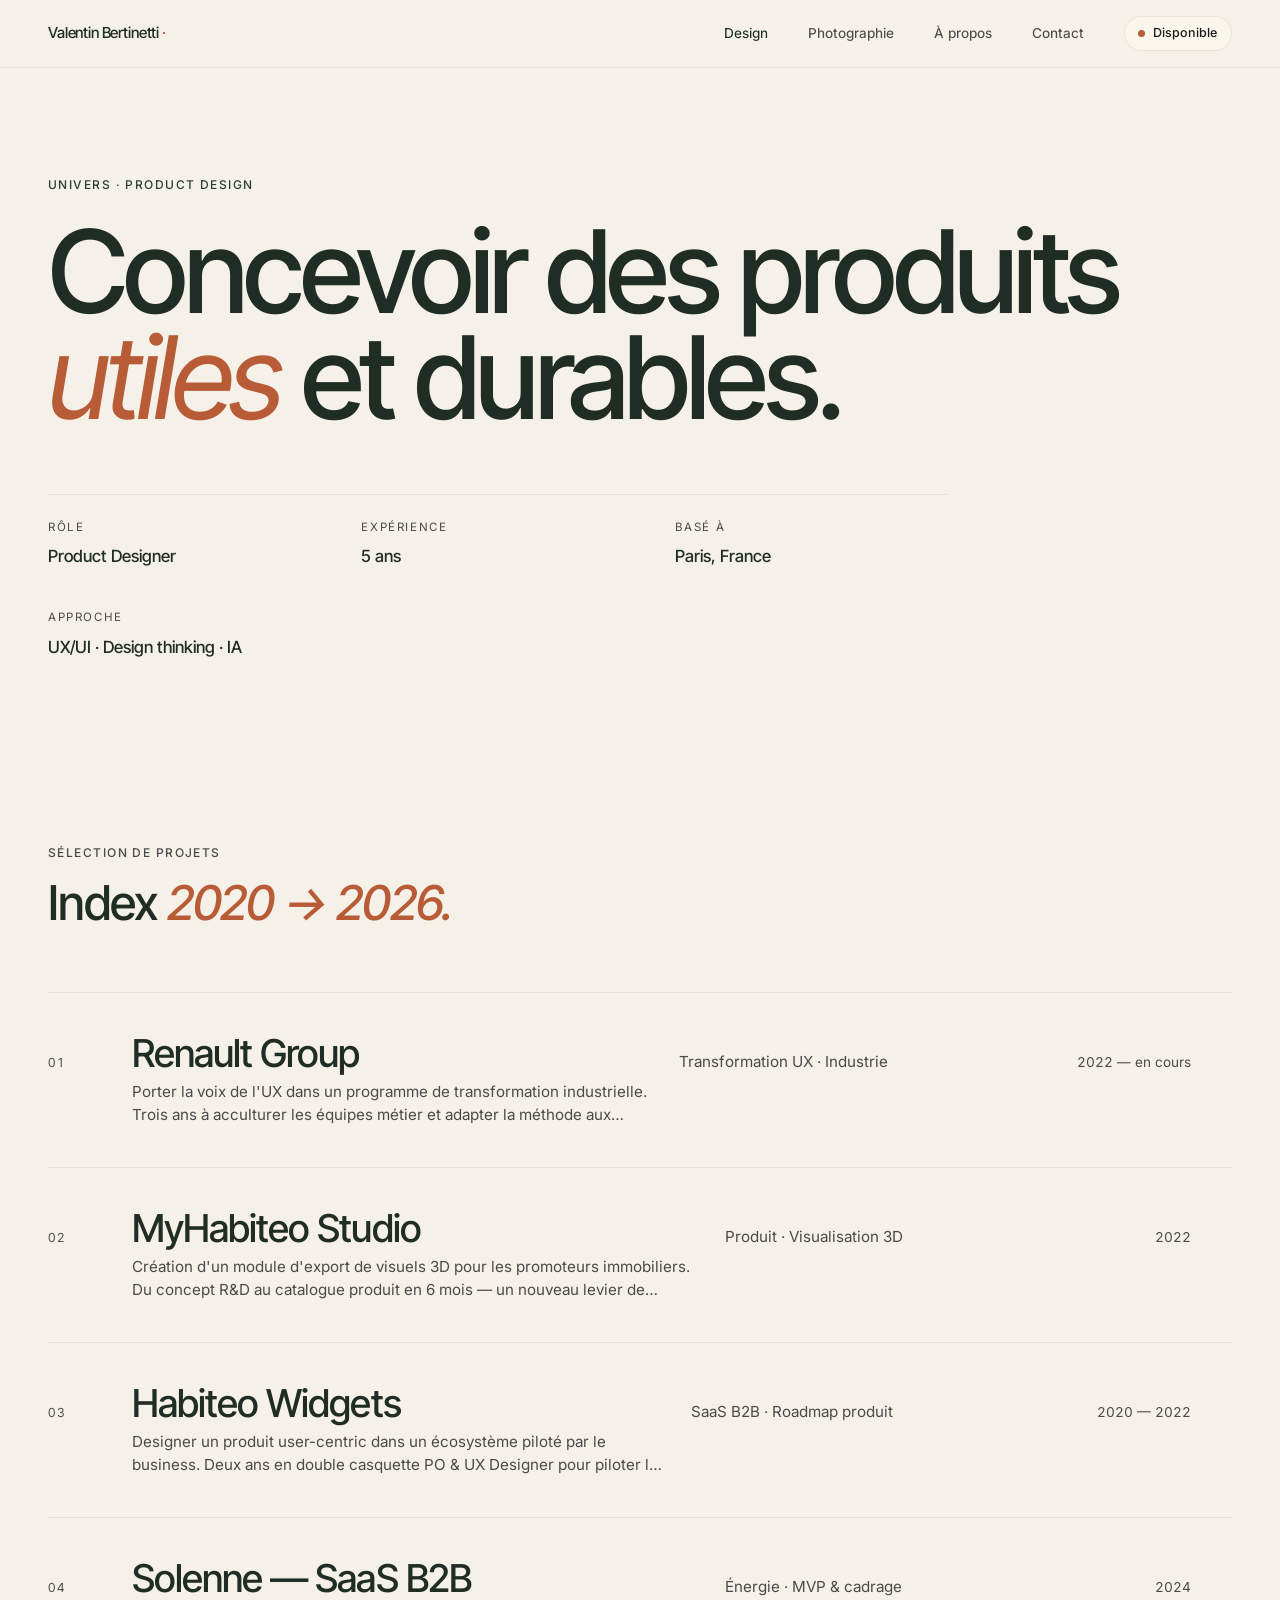
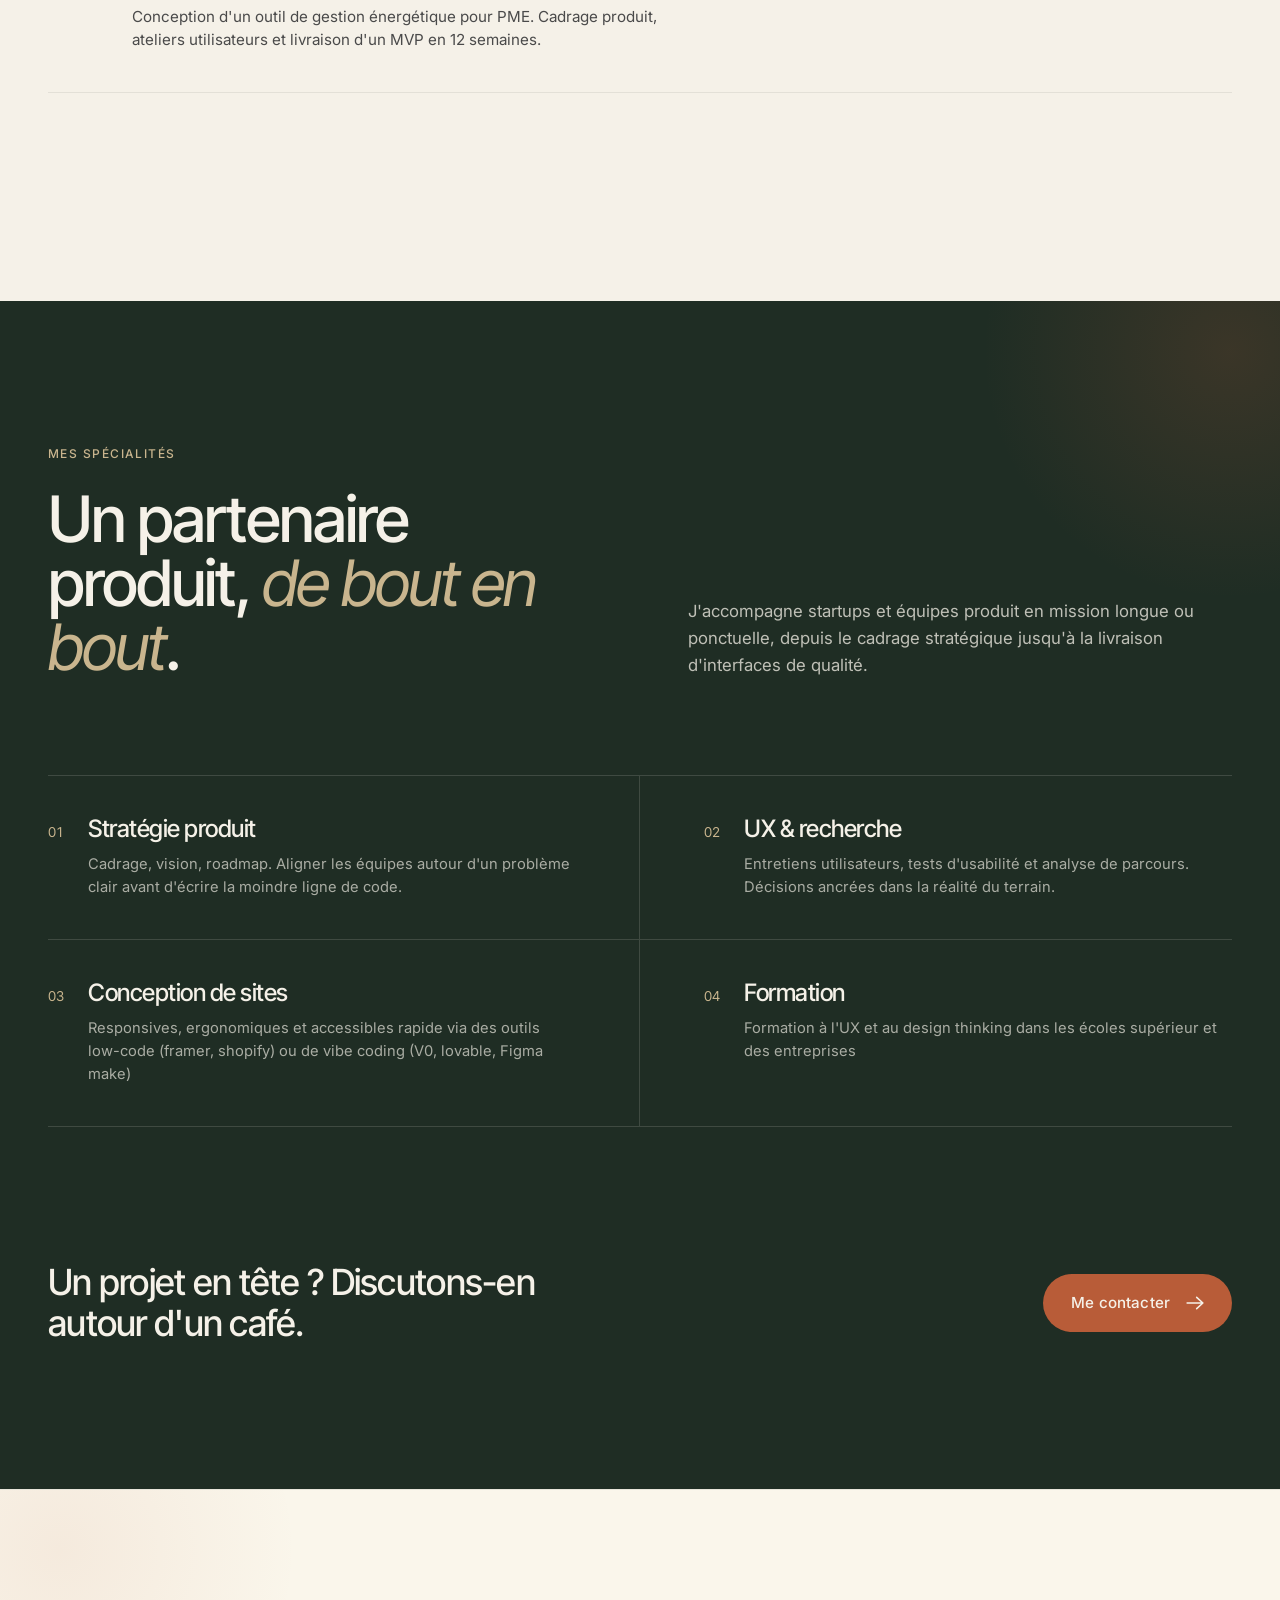
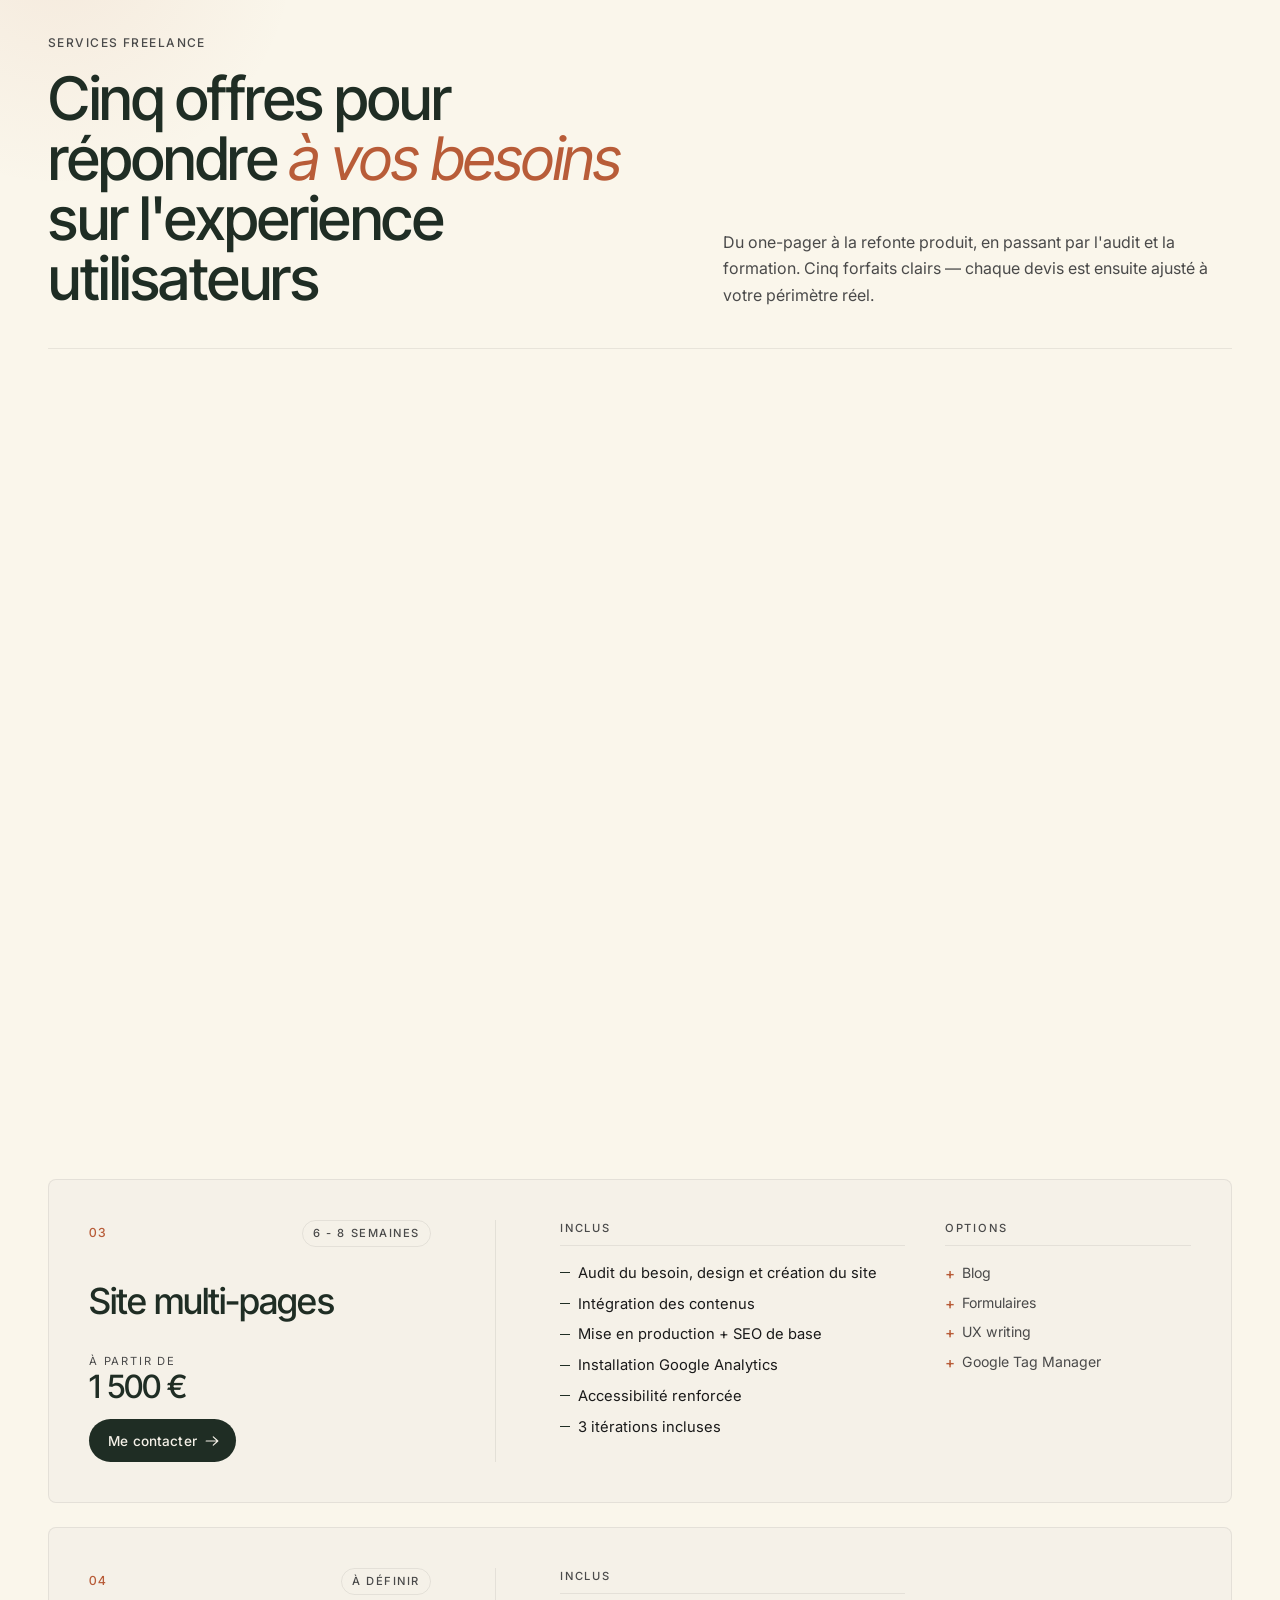
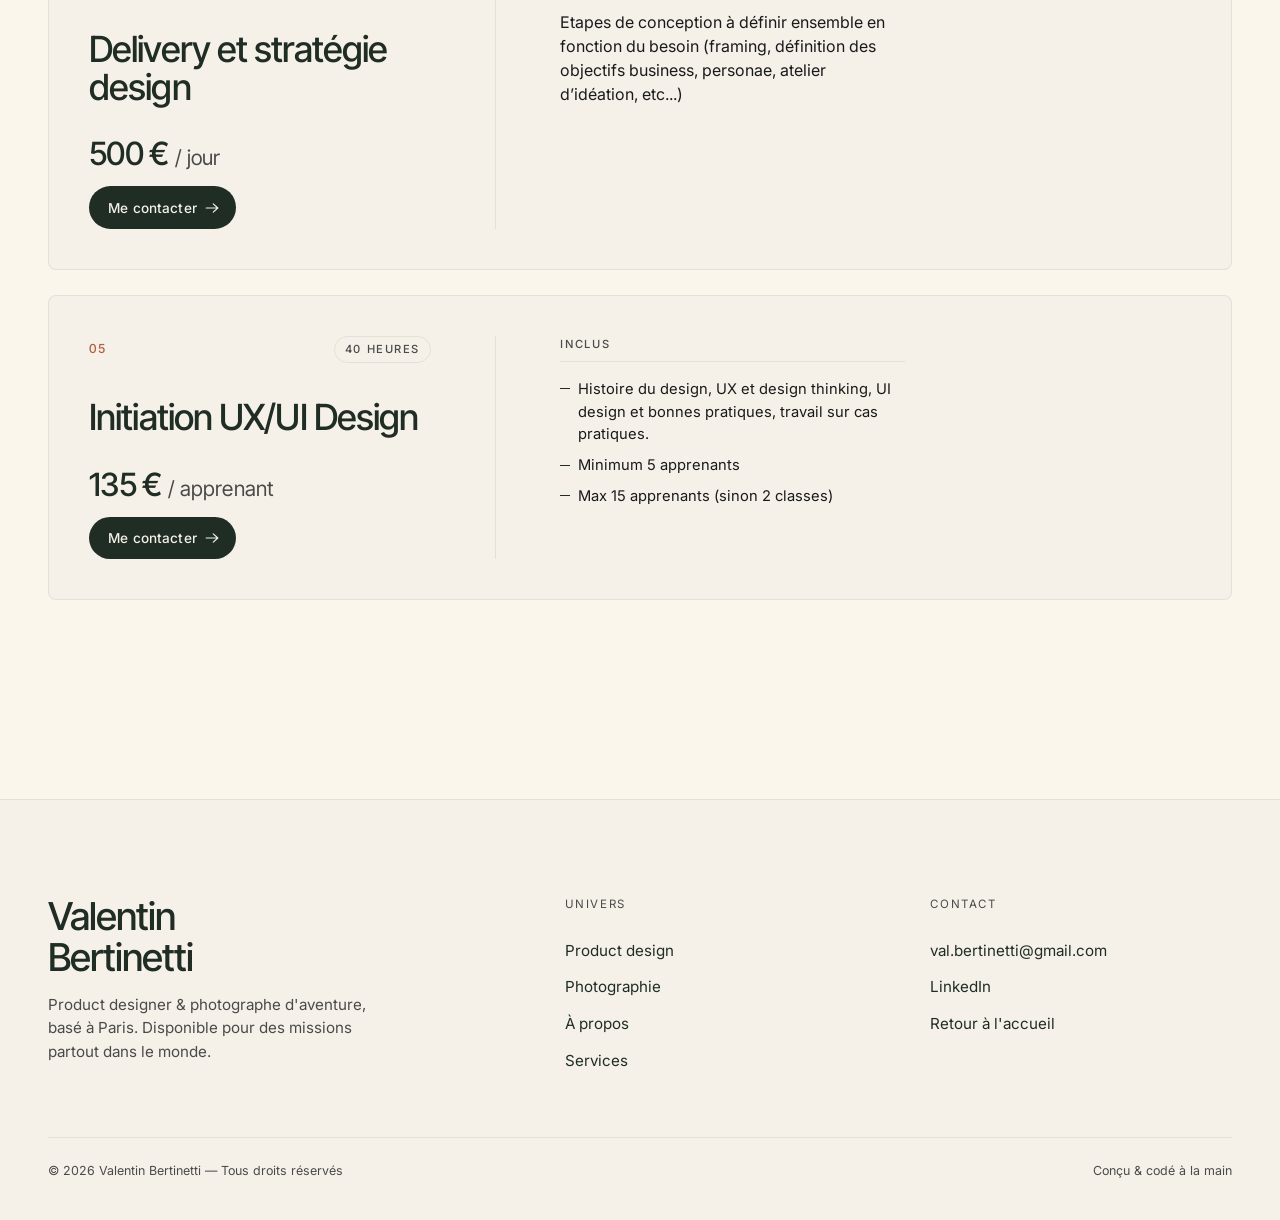
==== commit abc0b459: "Replace absolute local image paths with relative URLs Replace `/Users/bertinettivalentin/Portefolio/" ====
--- a/design.html
+++ b/design.html
@@ -103,7 +103,7 @@
                         <span class="pindex__arrow">→</span>
                     </a>
                     <div class="pindex__preview" aria-hidden="true">
-                        <img src="/Users/bertinettivalentin/Portefolio/assets/images/RG.jpg" alt="" loading="lazy" />
+                        <img src="assets/images/RG.jpg" alt="" loading="lazy" />
                     </div>
                 </li>
 
@@ -119,7 +119,7 @@
                         <span class="pindex__arrow">→</span>
                     </a>
                     <div class="pindex__preview" aria-hidden="true">
-                        <img src="/Users/bertinettivalentin/Portefolio/assets/images/studio-steps.png" alt="" loading="lazy" />
+                        <img src="assets/images/studio-steps.png" alt="" loading="lazy" />
                     </div>
                 </li>
 
@@ -135,7 +135,7 @@
                         <span class="pindex__arrow">→</span>
                     </a>
                     <div class="pindex__preview" aria-hidden="true">
-                        <img src="/Users/bertinettivalentin/Portefolio/assets/images/studio-maquettes3.png" alt="" loading="lazy" />
+                        <img src="assets/images/studio-maquettes3.png" alt="" loading="lazy" />
                     </div>
                 </li>
 
--- a/assets/css/styles.css
+++ b/assets/css/styles.css
@@ -222,13 +222,13 @@
 
 .split__half--design .split__media {
     background-image: linear-gradient(135deg, #2D3F32 0%, #4A6B52 100%),
-                      url("/Users/bertinettivalentin/Portefolio/assets/images/threepercent.png");
+                      url("../images/threepercent.png");
     background-blend-mode: multiply;
-    background-image: url("/Users/bertinettivalentin/Portefolio/assets/images/threepercent.png");
+    background-image: url("../images/threepercent.png");
 }
 
 .split__half--photo .split__media {
-    background-image: url('/Users/bertinettivalentin/Portefolio/assets/images/salkantay.jpg');
+    background-image: url('../images/salkantay.jpg');
 }
 
 .split__half:hover {
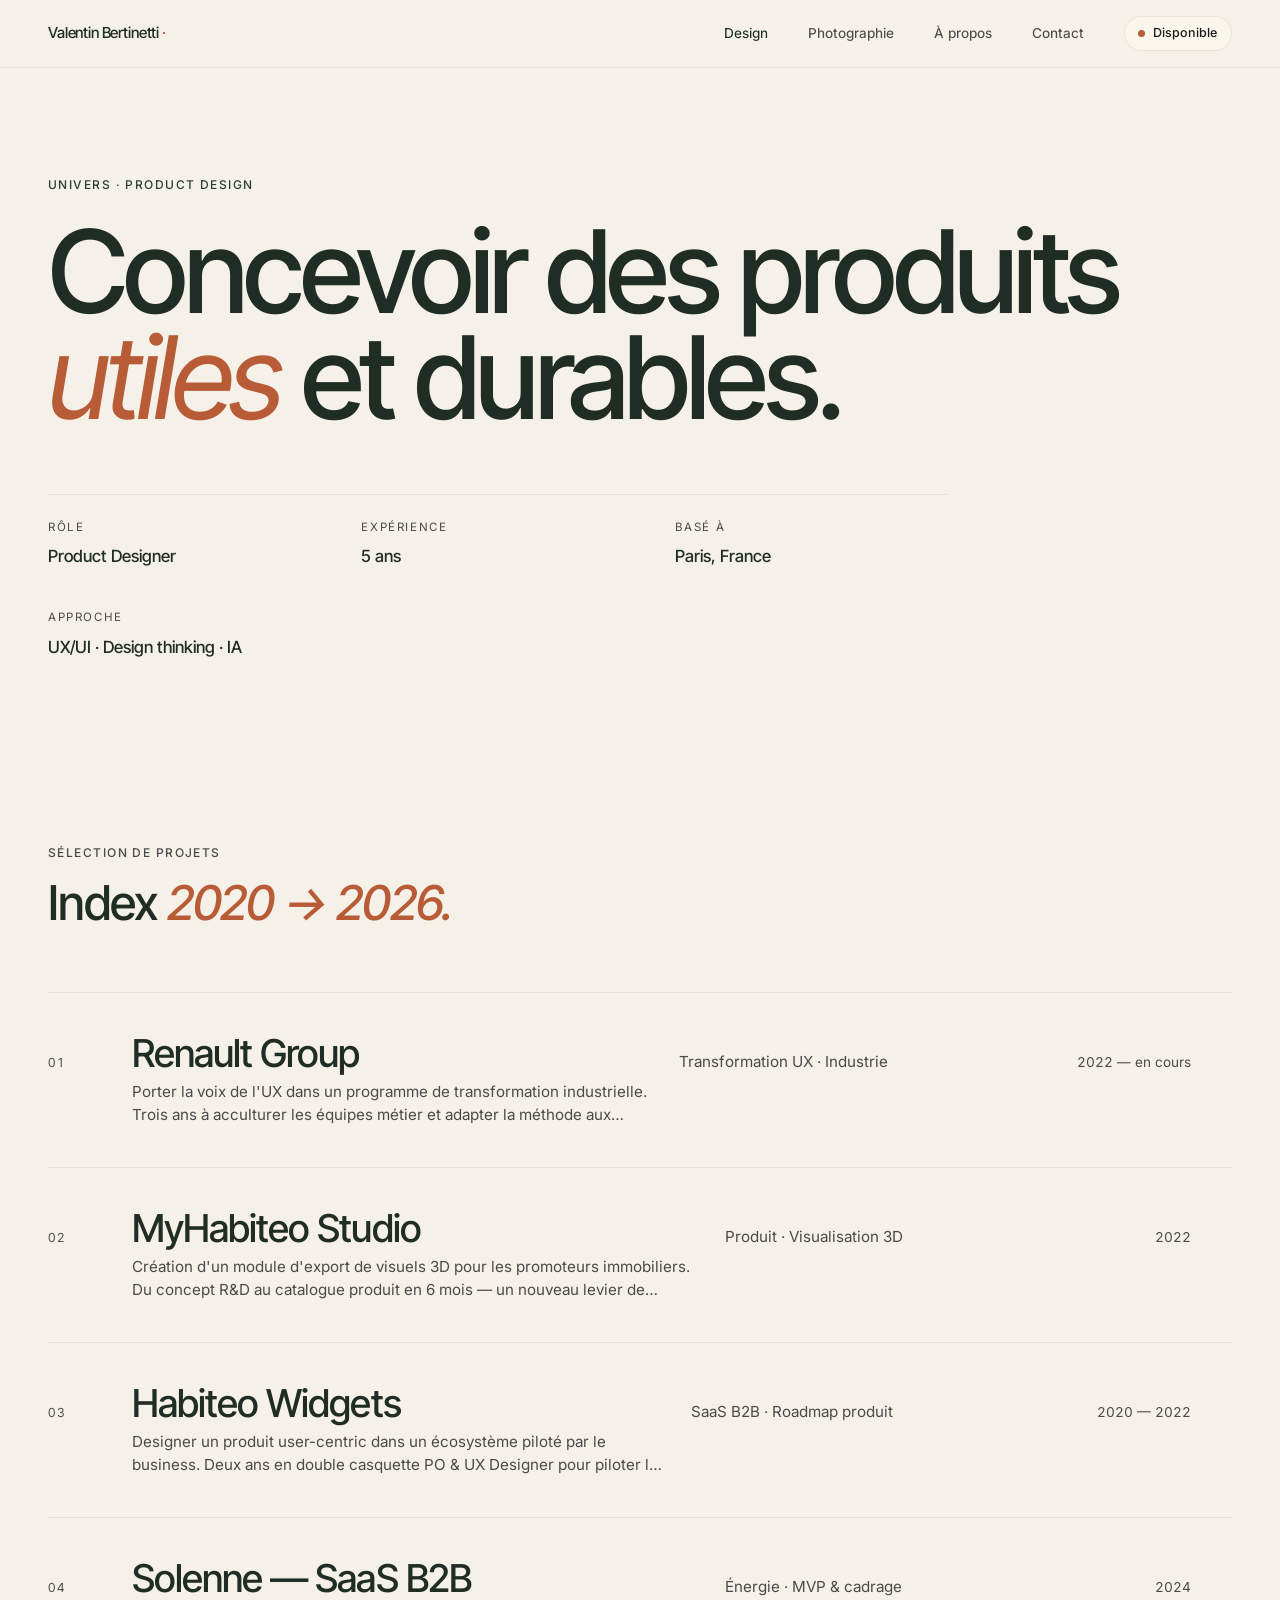
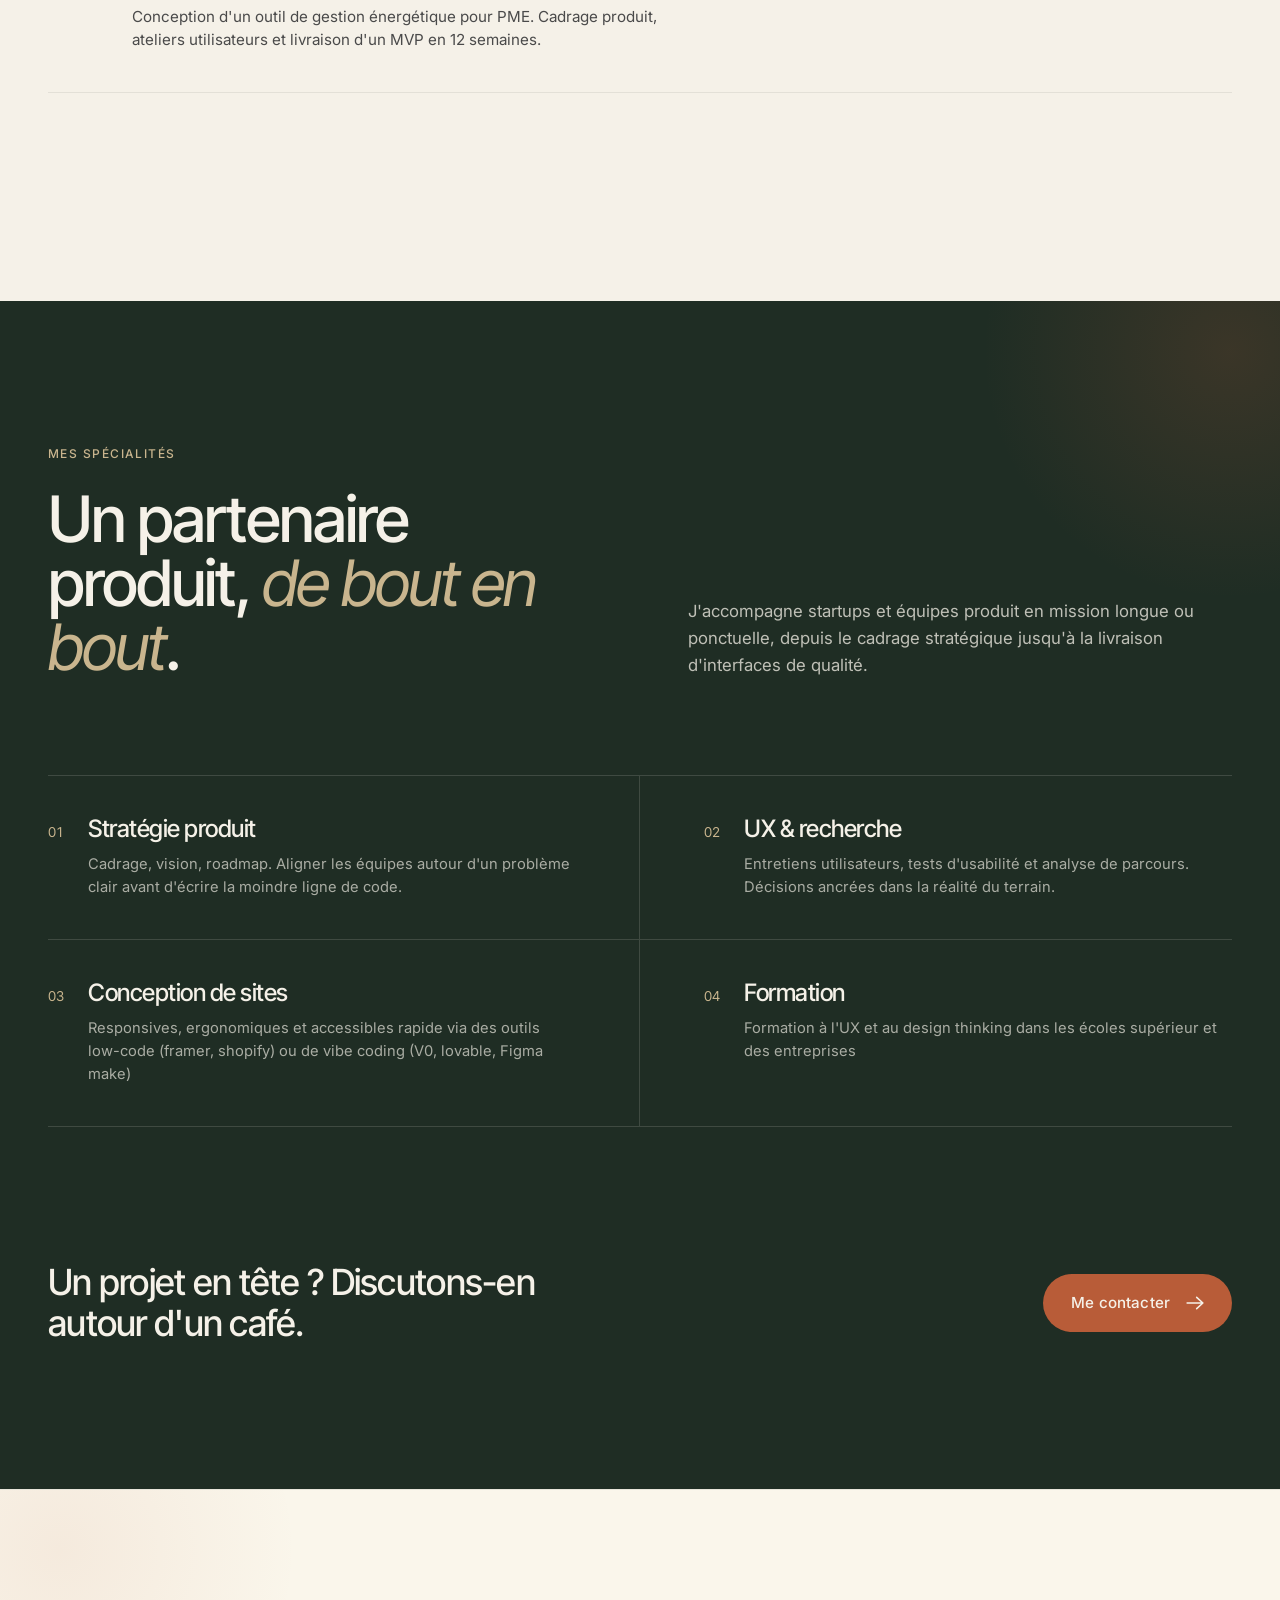
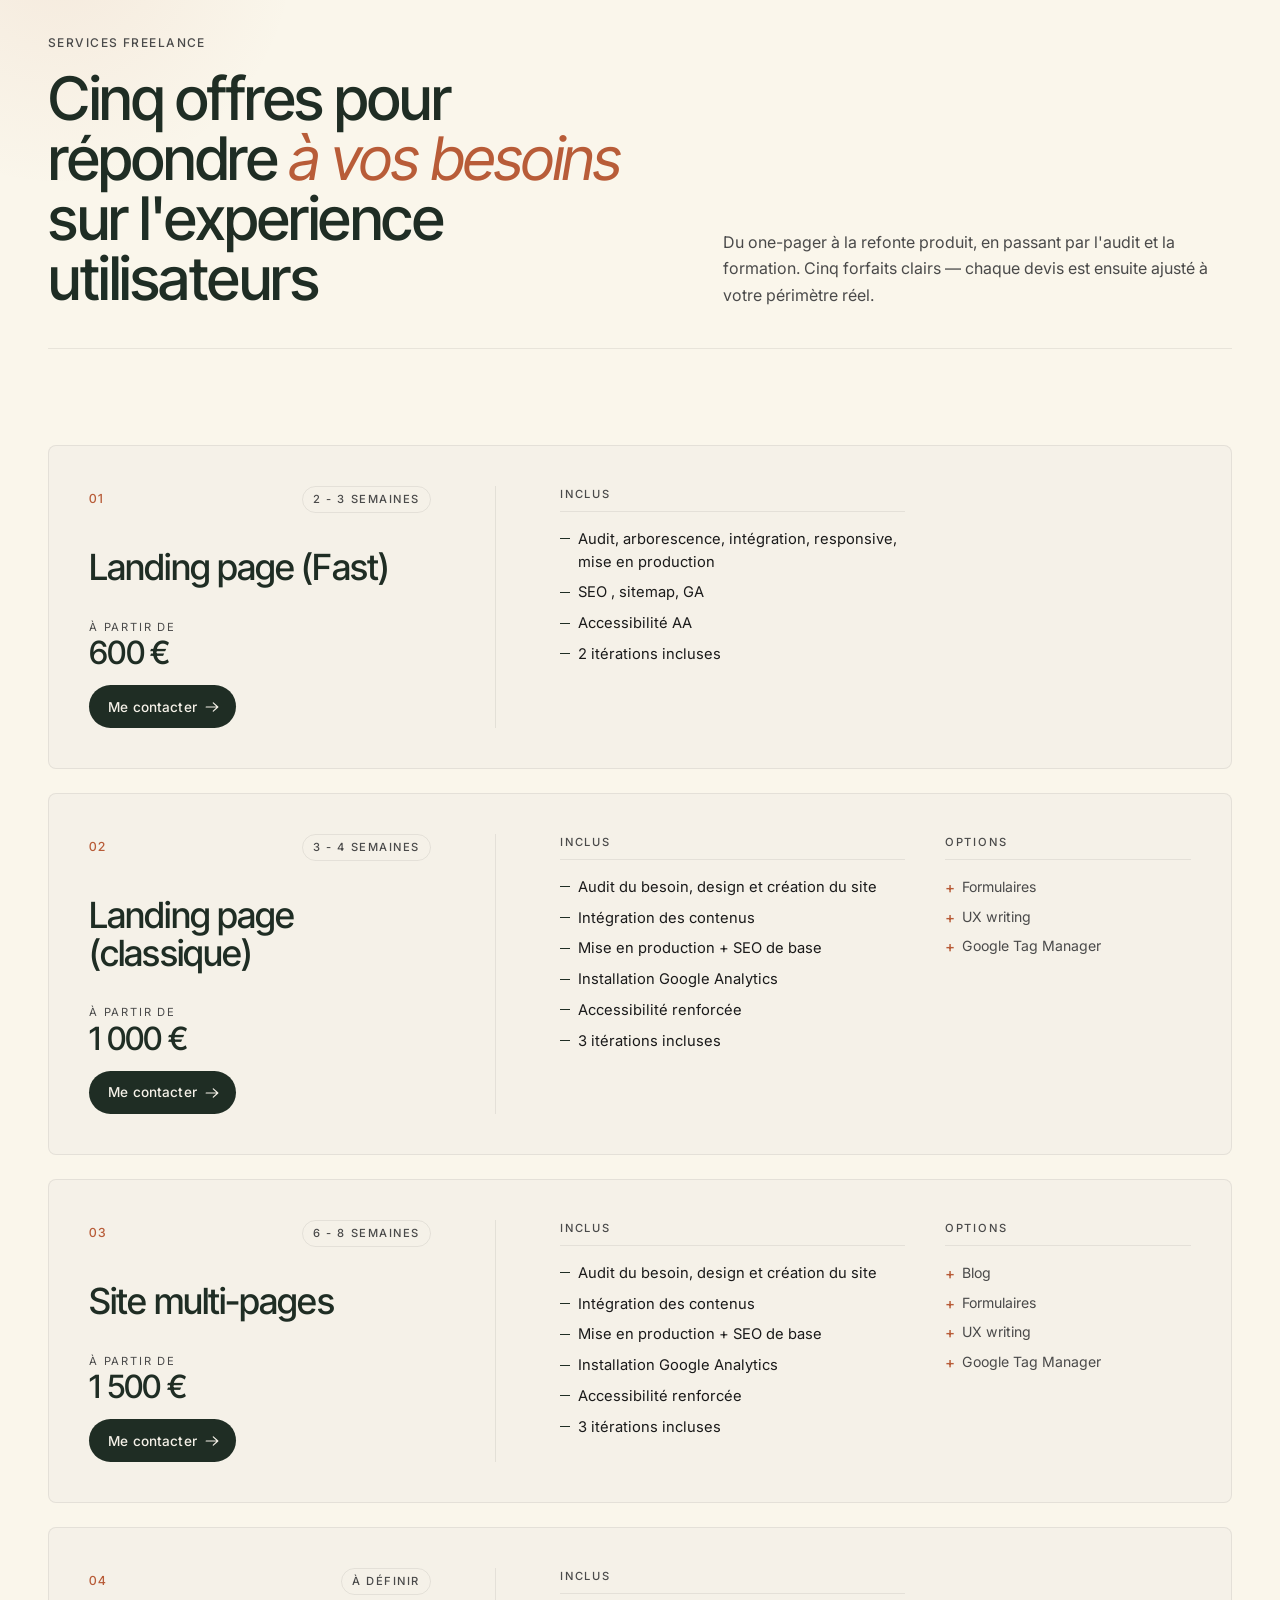
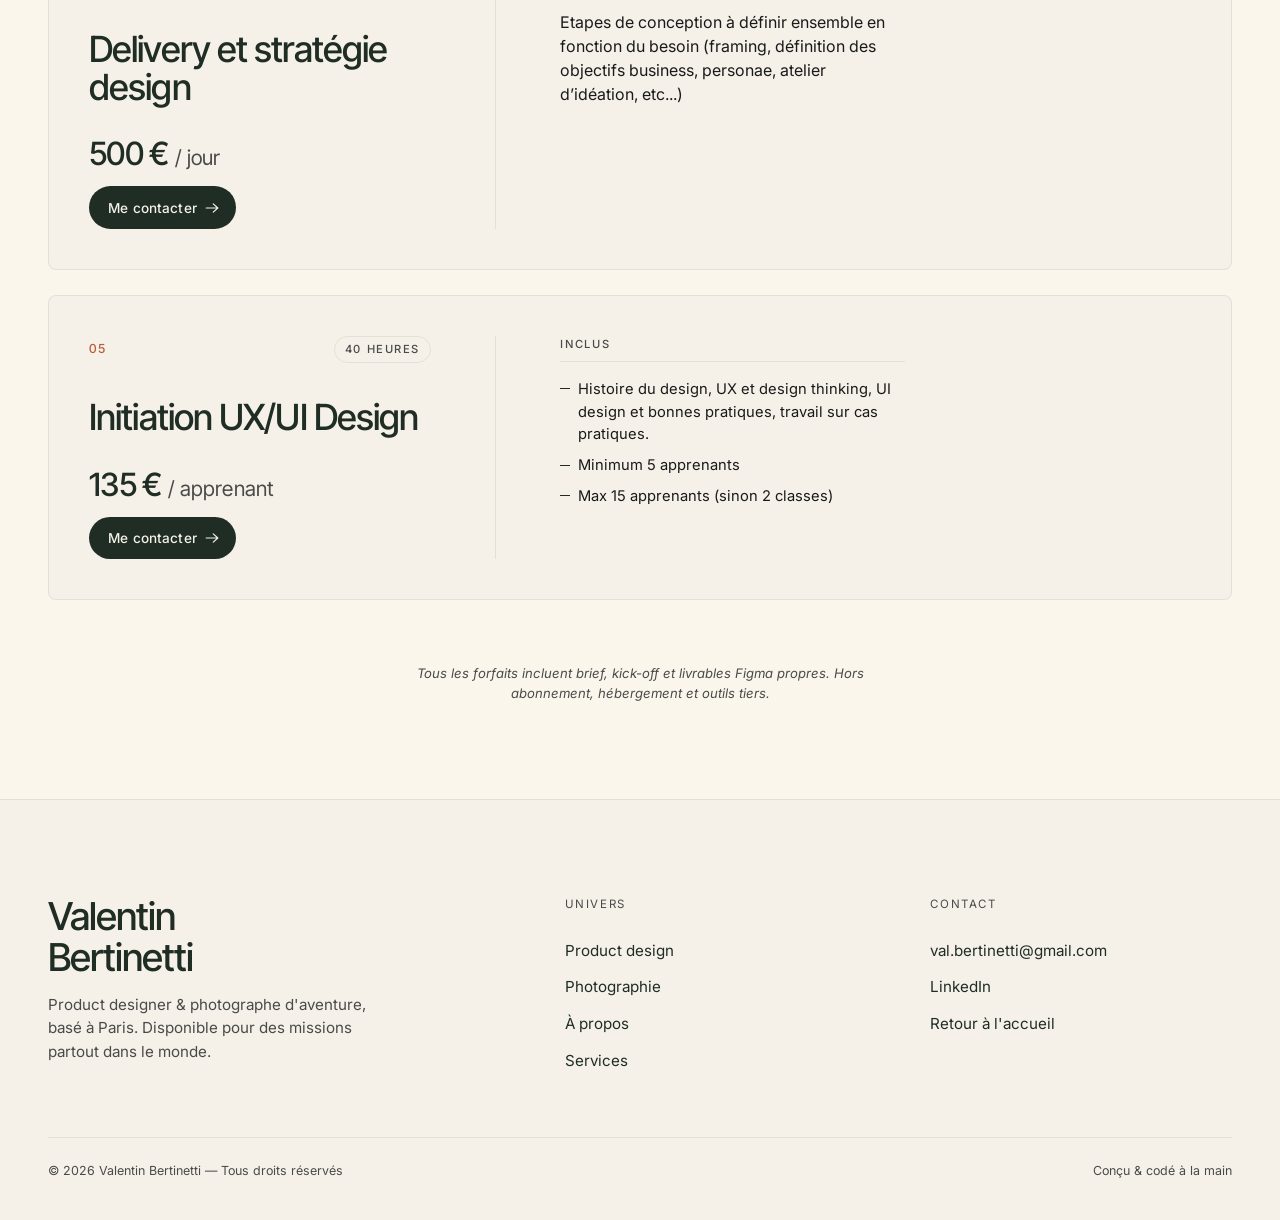
==== commit 950bde3a: "Move mobile menu overlay outside the header The `.site-header__overlay` was a child of `<header clas" ====
--- a/design.html
+++ b/design.html
@@ -36,22 +36,23 @@
             </nav>
         </div>
 
-        <!-- Overlay menu mobile -->
-        <div class="site-header__overlay" id="site-nav-overlay" aria-hidden="true">
-            <nav class="site-header__overlay-nav" aria-label="Menu mobile">
-                <ul class="site-header__overlay-list">
-                    <li><a href="design.html" class="site-header__overlay-link is-active"><span class="site-header__overlay-list-num">01</span>Design</a></li>
-                    <li><a href="photography.html" class="site-header__overlay-link "><span class="site-header__overlay-list-num">02</span>Photographie</a></li>
-                    <li><a href="a-propos.html" class="site-header__overlay-link "><span class="site-header__overlay-list-num">03</span>À propos</a></li>
-                    <li><a href="#contact" class="site-header__overlay-link"><span class="site-header__overlay-list-num">04</span>Contact</a></li>
-                </ul>
-            </nav>
-            <div class="site-header__overlay-footer">
-                <a href="mailto:val.bertinetti@gmail.com">val.bertinetti@gmail.com</a>
-                <a href="https://www.linkedin.com/in/valentin-bertinetti/" target="_blank" rel="noopener noreferrer">LinkedIn</a>
-            </div>
+    </header>
+
+    <!-- Overlay menu mobile -->
+    <div class="site-header__overlay" id="site-nav-overlay" aria-hidden="true">
+        <nav class="site-header__overlay-nav" aria-label="Menu mobile">
+            <ul class="site-header__overlay-list">
+                <li><a href="design.html" class="site-header__overlay-link is-active"><span class="site-header__overlay-list-num">01</span>Design</a></li>
+                <li><a href="photography.html" class="site-header__overlay-link "><span class="site-header__overlay-list-num">02</span>Photographie</a></li>
+                <li><a href="a-propos.html" class="site-header__overlay-link "><span class="site-header__overlay-list-num">03</span>À propos</a></li>
+                <li><a href="#contact" class="site-header__overlay-link"><span class="site-header__overlay-list-num">04</span>Contact</a></li>
+            </ul>
+        </nav>
+        <div class="site-header__overlay-footer">
+            <a href="mailto:val.bertinetti@gmail.com">val.bertinetti@gmail.com</a>
+            <a href="https://www.linkedin.com/in/valentin-bertinetti/" target="_blank" rel="noopener noreferrer">LinkedIn</a>
         </div>
-    </header>
+    </div>
 
     <main>
 
--- a/assets/css/styles.css
+++ b/assets/css/styles.css
@@ -830,6 +830,13 @@
     transform: translate(0, -50%) scale(1);
 }
 @media (max-width: 900px) {
+    .pindex__item:hover .pindex__link {
+        padding-left: 0;
+        color: var(--color-forest-deep);
+    }
+    .pindex__item:hover .pindex__preview {
+        transform: none;
+    }
     .pindex__link {
         grid-template-columns: 40px 1fr auto;
         grid-template-rows: auto auto;
@@ -1204,6 +1211,12 @@
 
     .home__intro {
         top: 50%;
+        animation: introFadeOut var(--duration-slow) var(--ease-out) 3s forwards;
+    }
+
+    @keyframes introFadeOut {
+        from { opacity: 1; }
+        to   { opacity: 0; }
     }
 
     .site-header__nav {
@@ -1420,6 +1433,7 @@
     align-items: center;
     gap: var(--space-md);
     overflow-x: auto;
+    overflow-y: hidden;
     scrollbar-width: none;
 }
 
@@ -4095,7 +4109,7 @@
 
 /* Quand le menu est ouvert, le header reste au-dessus de l'overlay */
 body.menu-open .site-header {
-    background: transparent;
+    background: var(--color-ivory);
     backdrop-filter: none;
     -webkit-backdrop-filter: none;
     border-bottom-color: transparent;
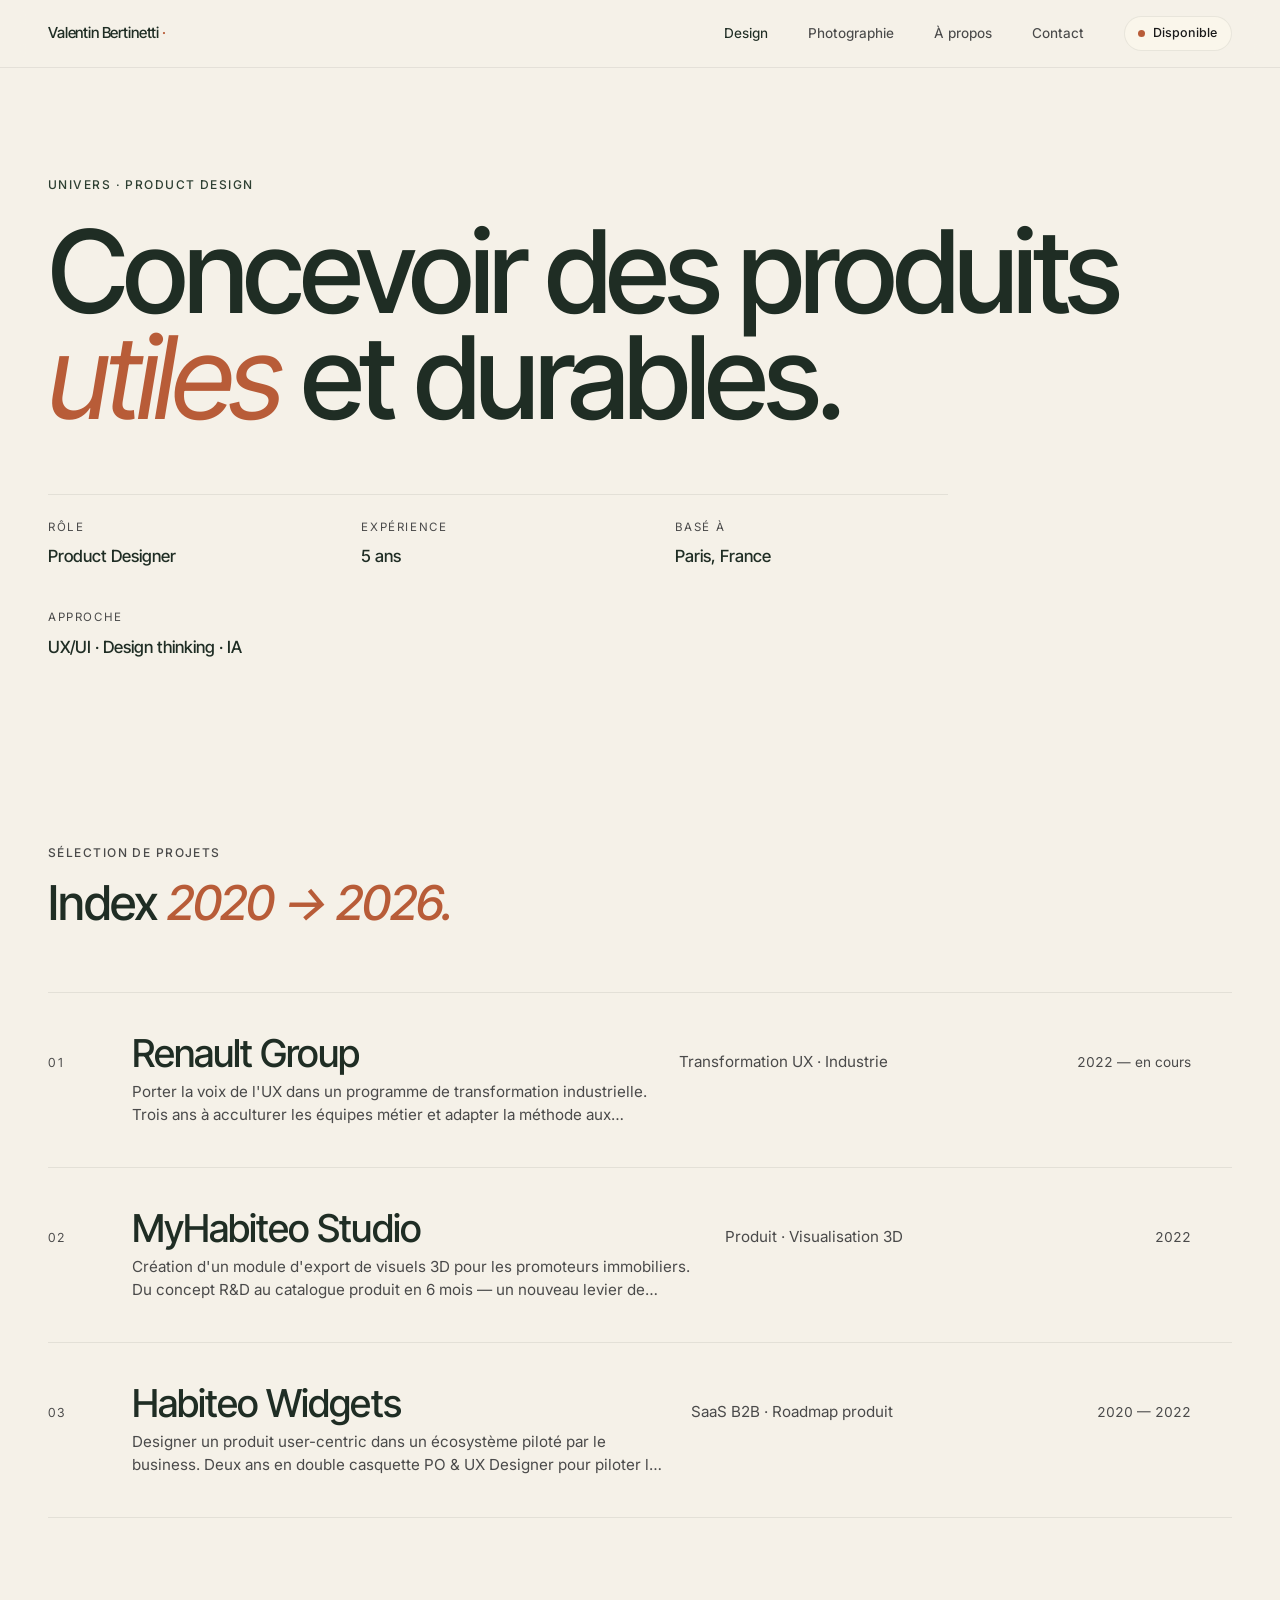
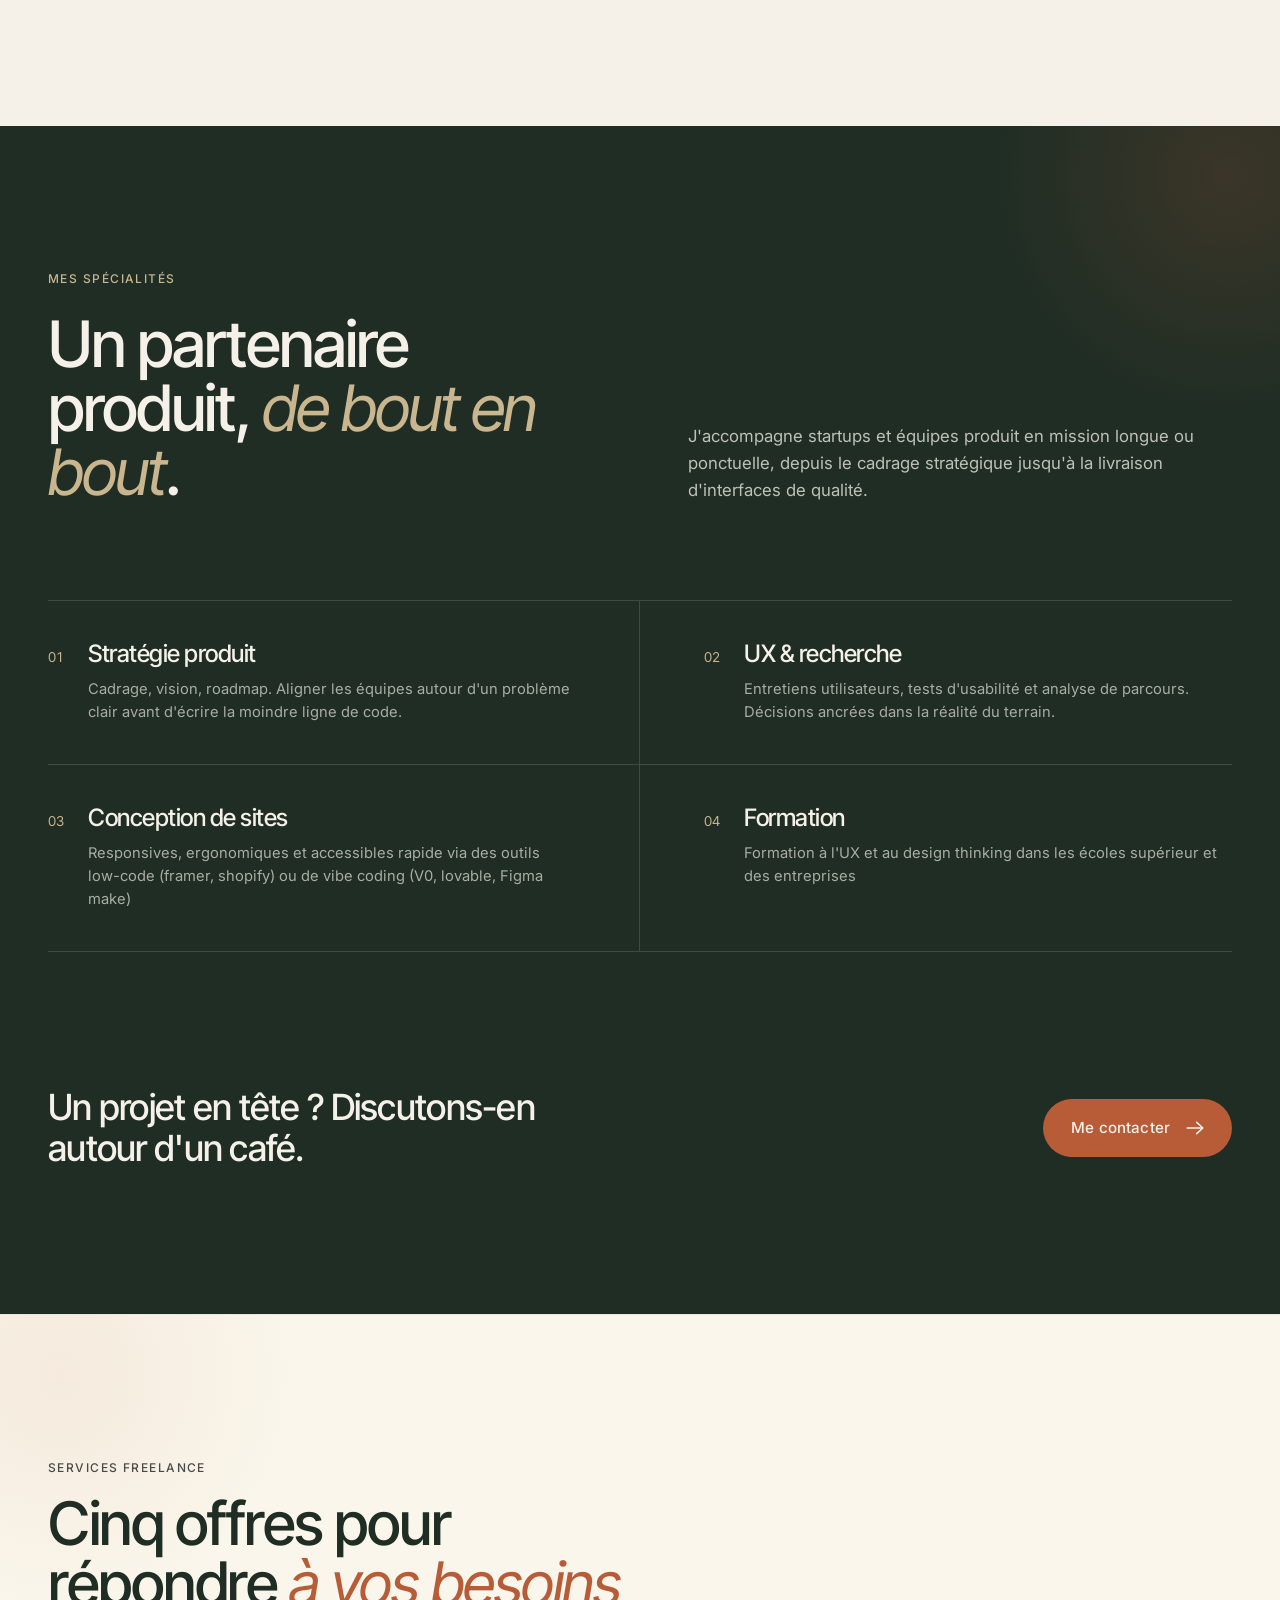
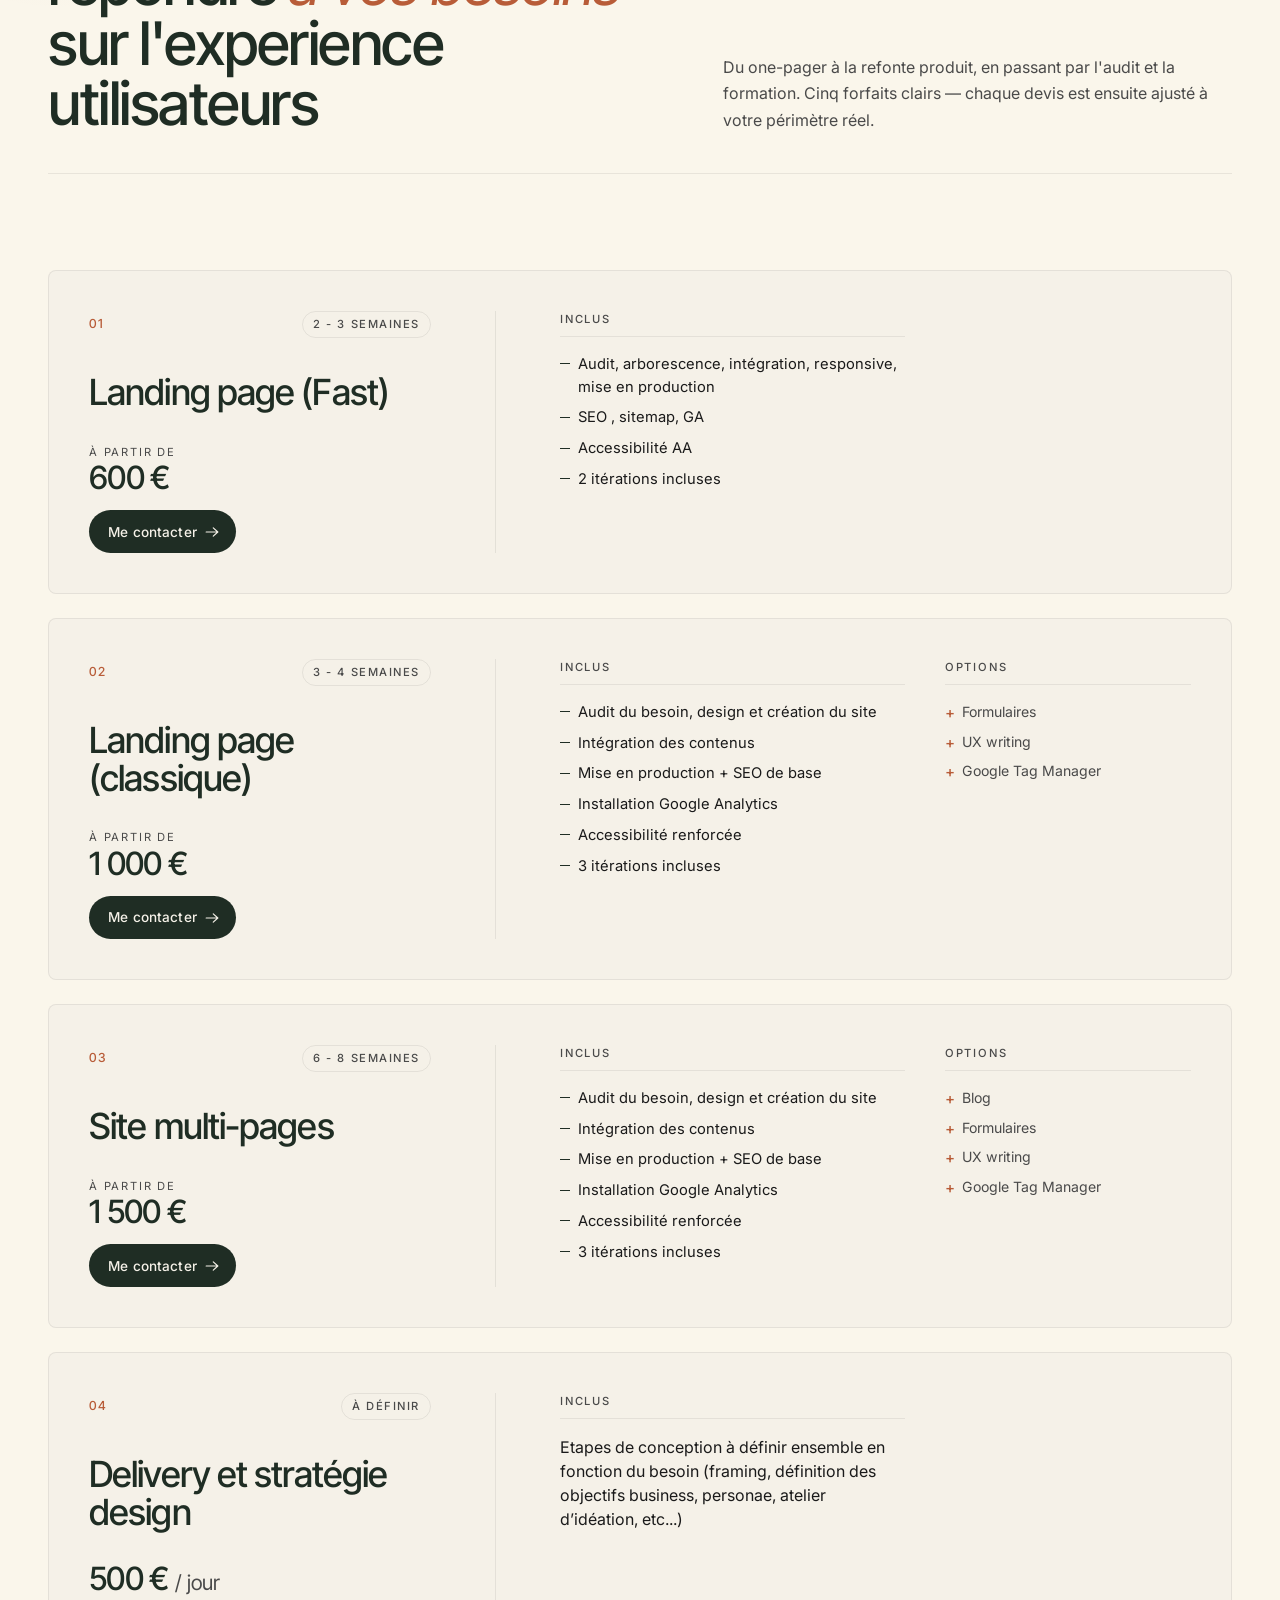
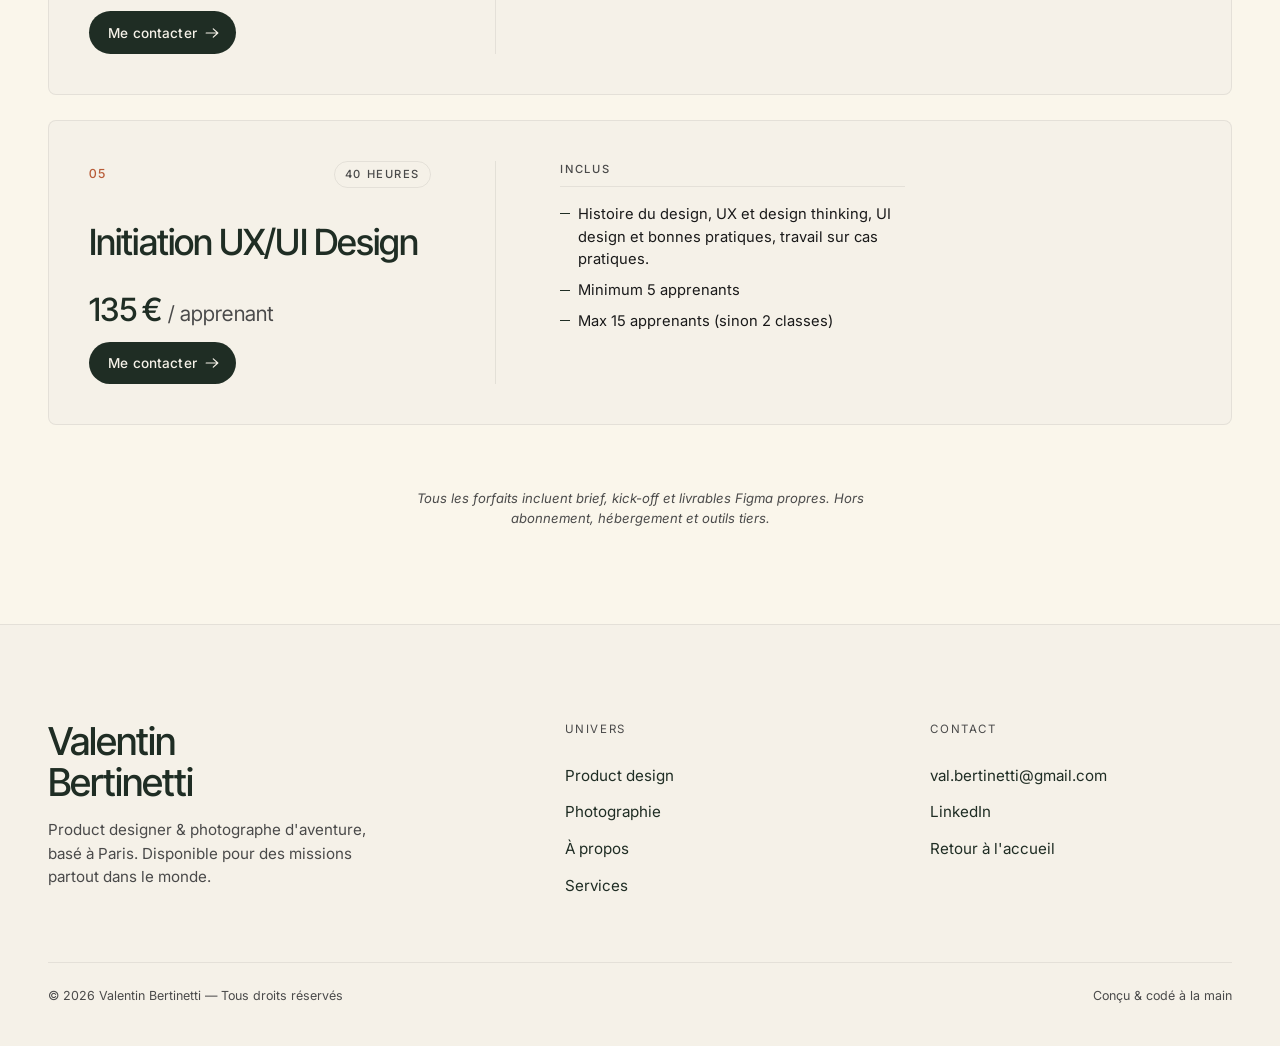
==== commit 0313ae22: "V1 : Correction des images et rédaction article" ====
--- a/design.html
+++ b/design.html
@@ -140,7 +140,7 @@
                     </div>
                 </li>
 
-                <li class="pindex__item reveal">
+                <!-- <li class="pindex__item reveal">
                     <a href="#" class="pindex__link">
                         <span class="pindex__num">04</span>
                         <div class="pindex__main">
@@ -154,7 +154,7 @@
                     <div class="pindex__preview" aria-hidden="true">
                         <img src="https://picsum.photos/seed/solenne-saas-teaser/800/600" alt="" loading="lazy" />
                     </div>
-                </li>
+                </li> -->
 
             </ul>
         </section>
